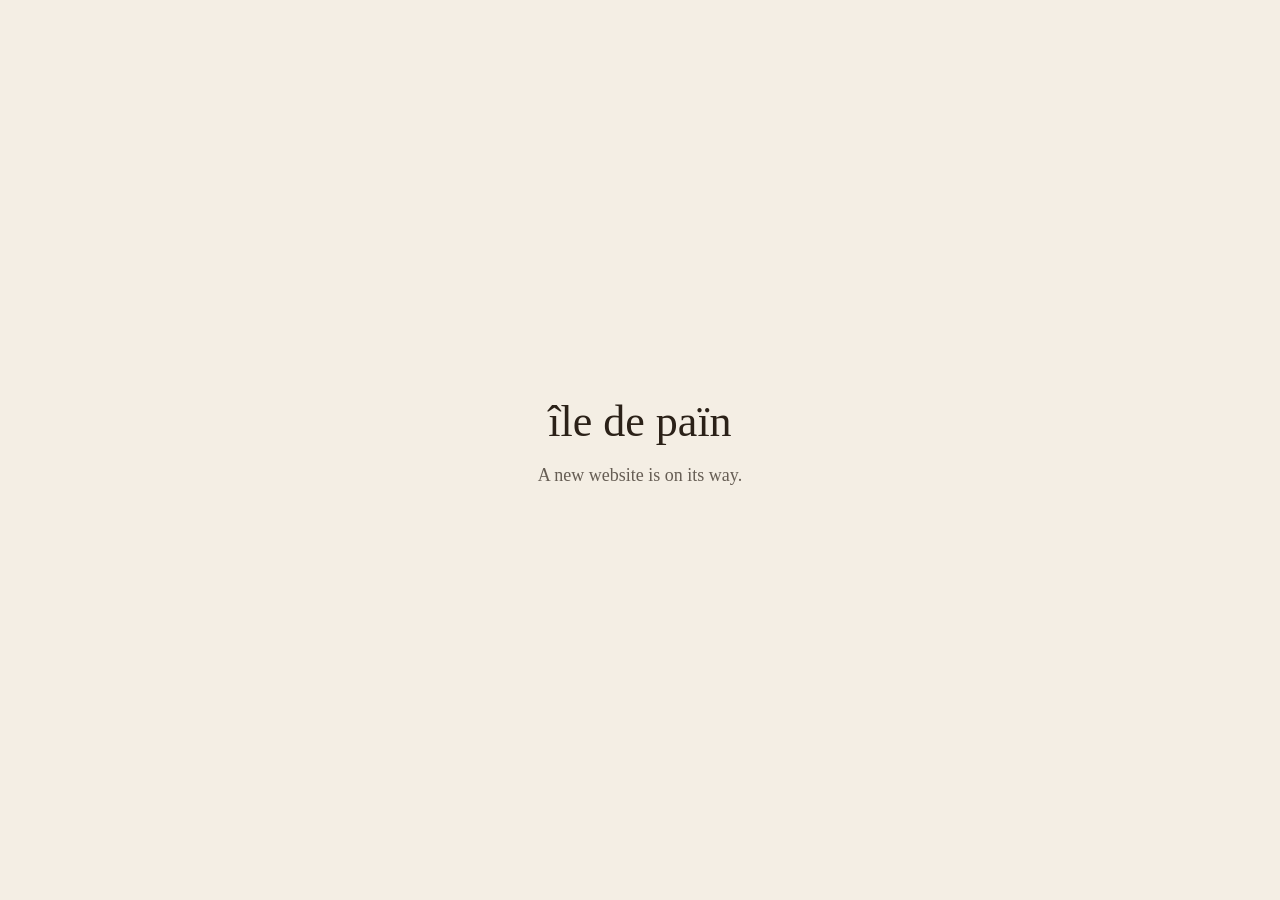
==== index.html @ c9e830df "Placeholder while the new site is built Co-Authored-By: Claude Opus 5.5 <noreply@anthropic.com> Clau" ====
<!doctype html><html lang="en"><head><meta charset="utf-8"><meta name="viewport" content="width=device-width,initial-scale=1"><meta name="robots" content="noindex"><title>île de païn · Knysna</title>
<style>:root{color-scheme:light dark}body{margin:0;min-height:100vh;display:grid;place-items:center;font:18px Georgia,serif;background:#F4EEE4;color:#2B2118}@media (prefers-color-scheme:dark){body{background:#17130F;color:#F4EEE4}}p{opacity:.7}</style></head>
<body><main style="text-align:center;padding:24px"><h1 style="font-weight:400;font-size:44px;margin:0">île de païn</h1><p>A new website is on its way.</p></main></body></html>
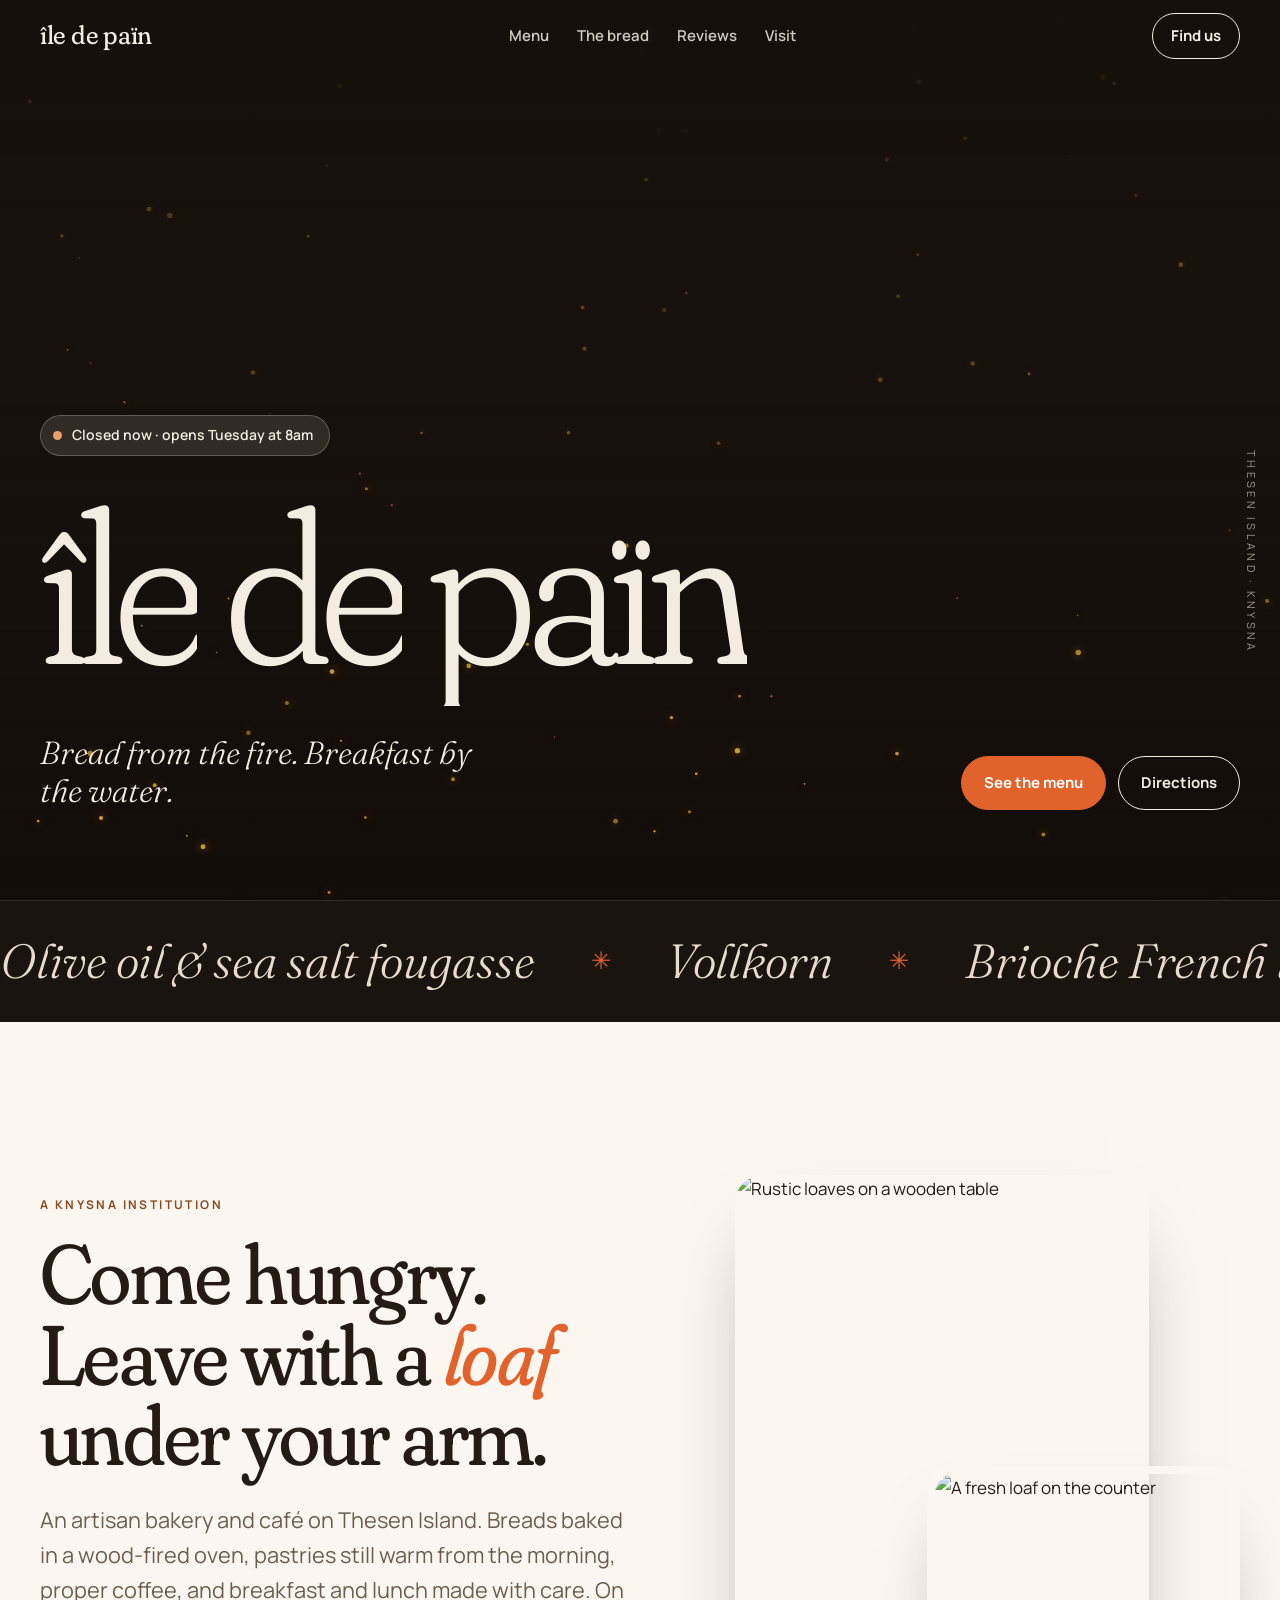
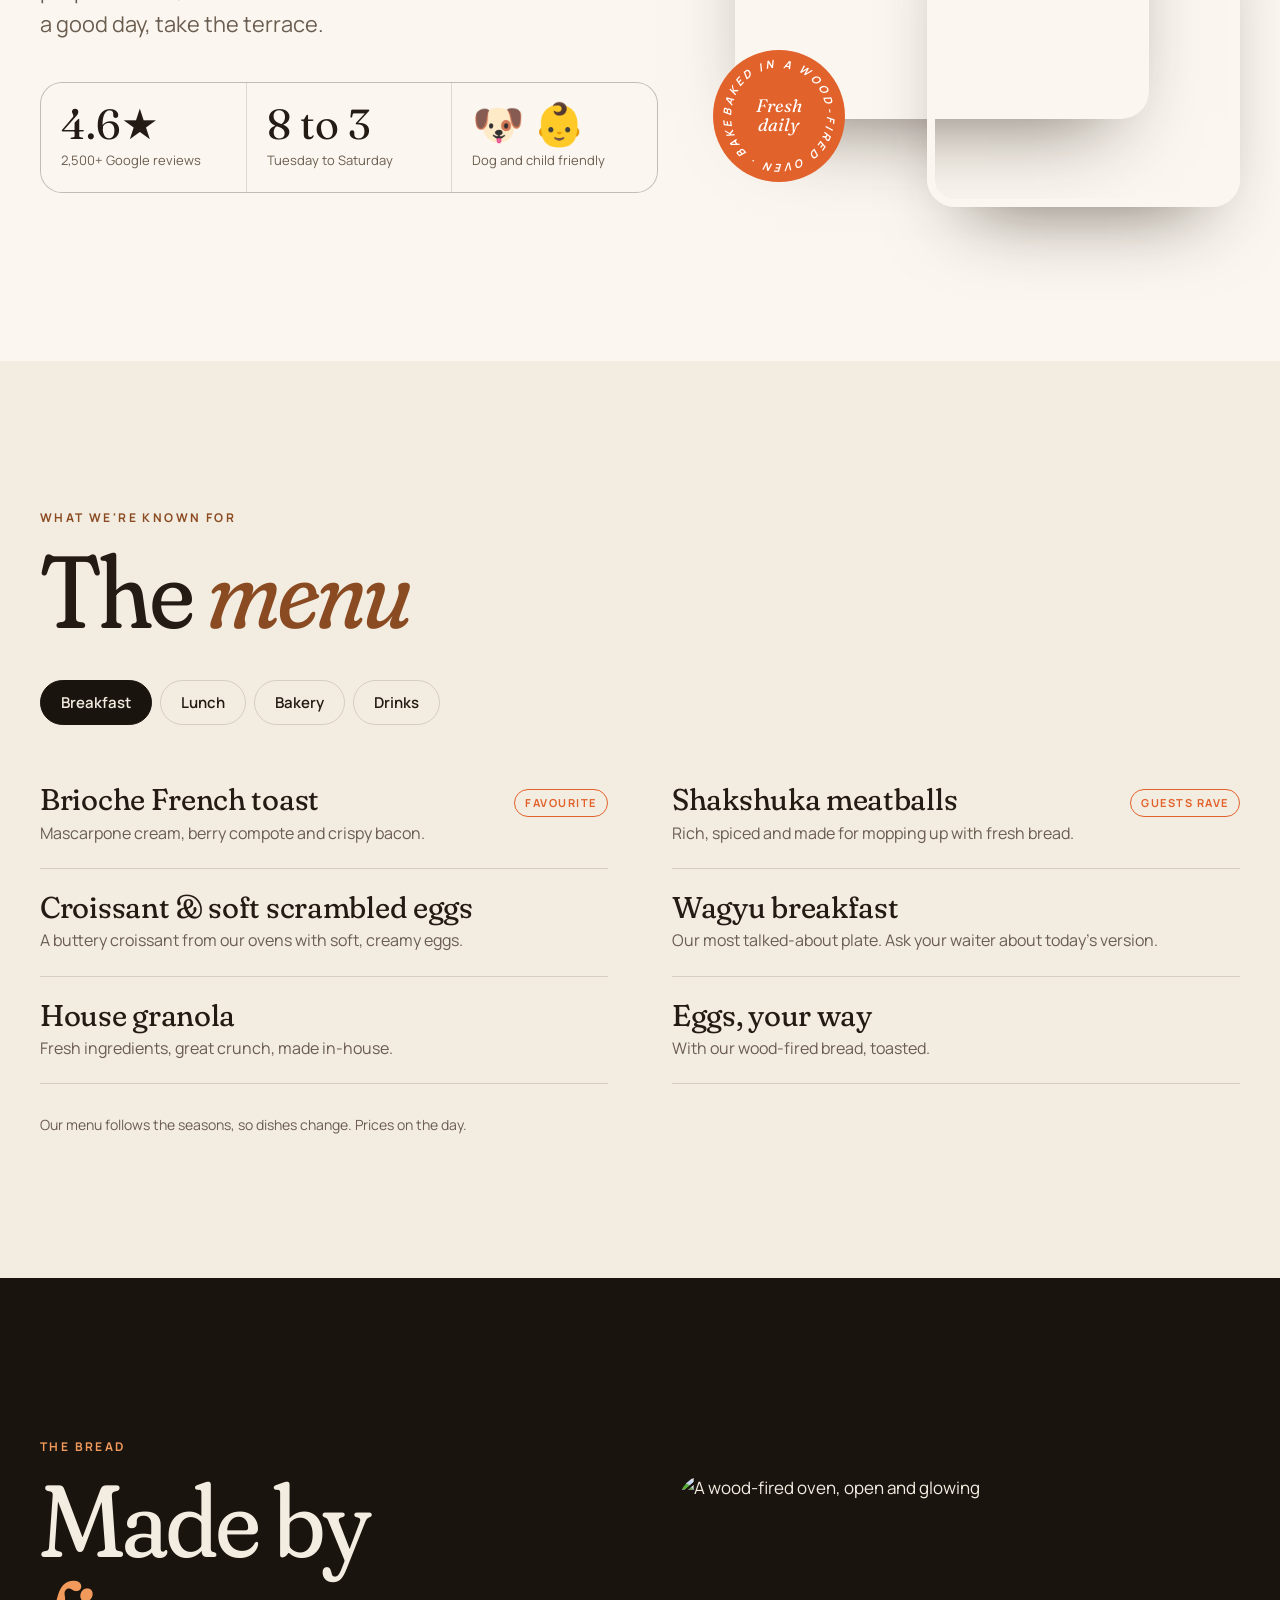
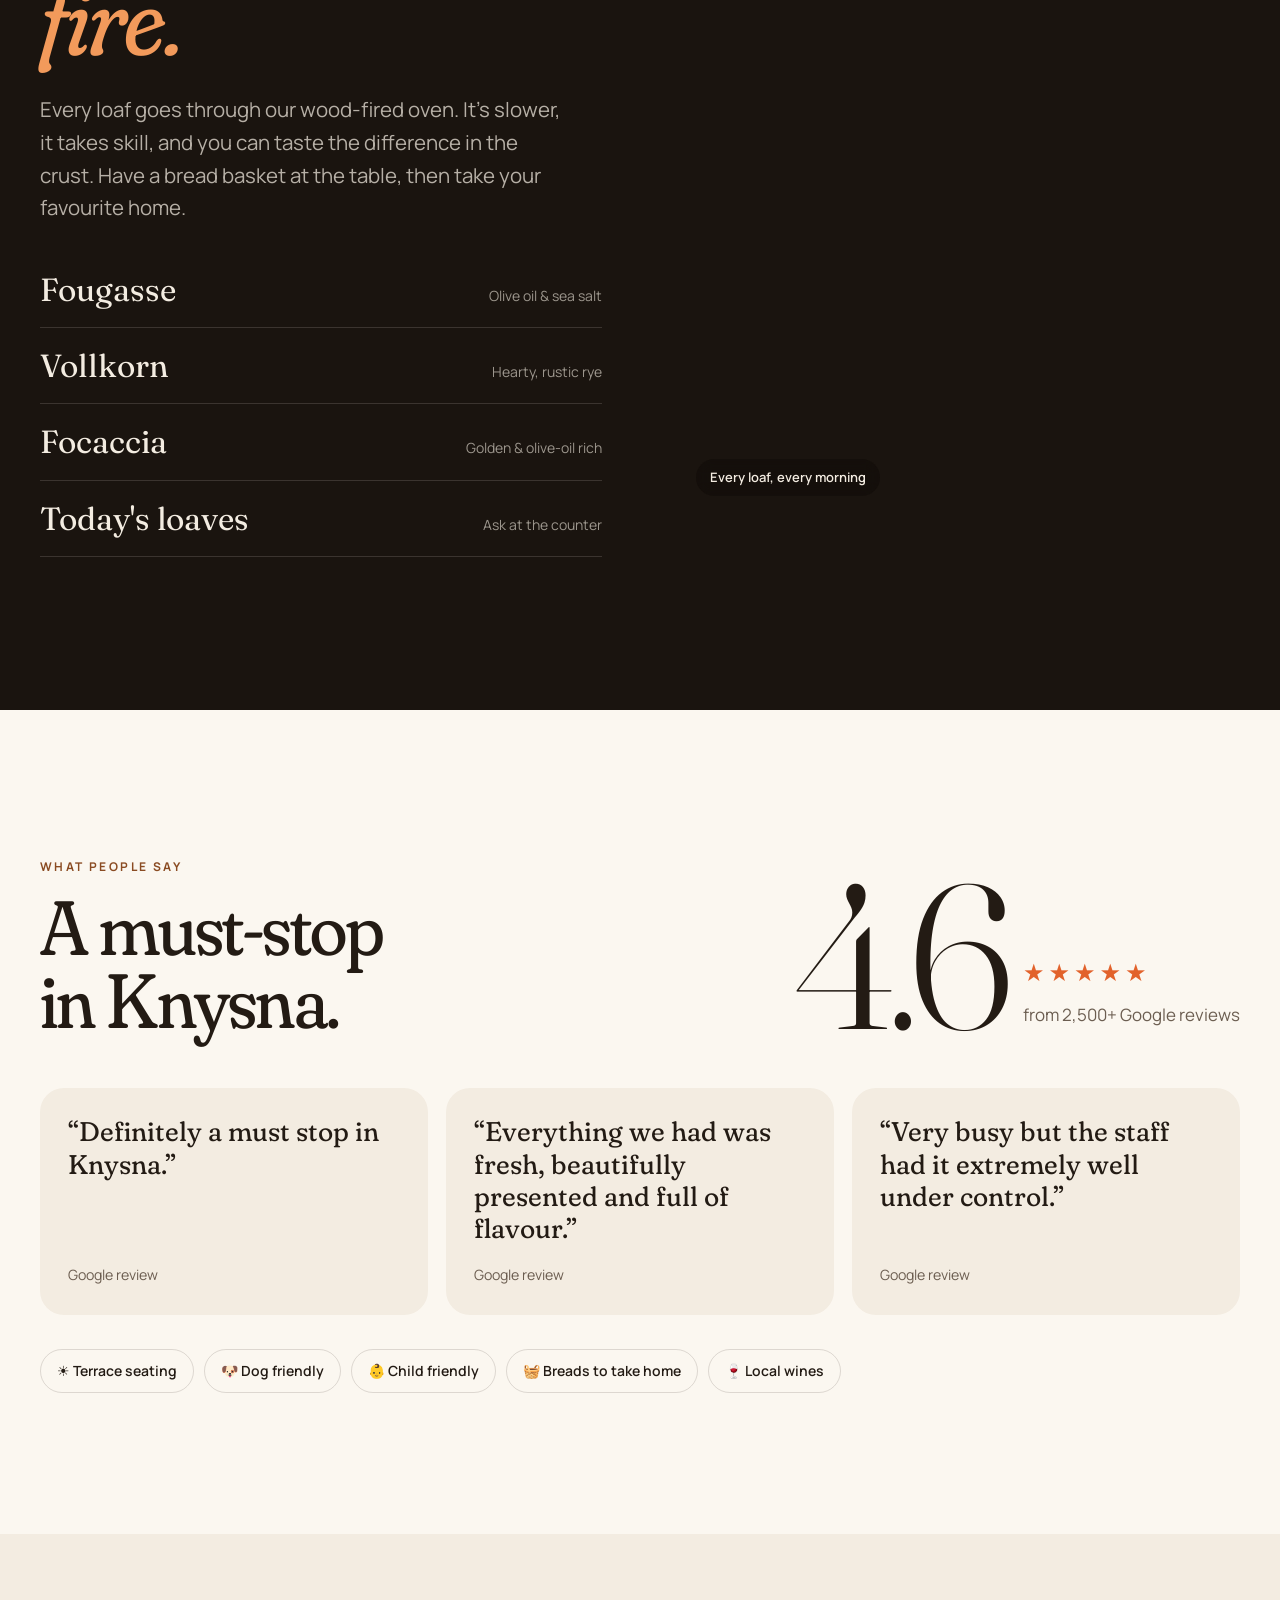
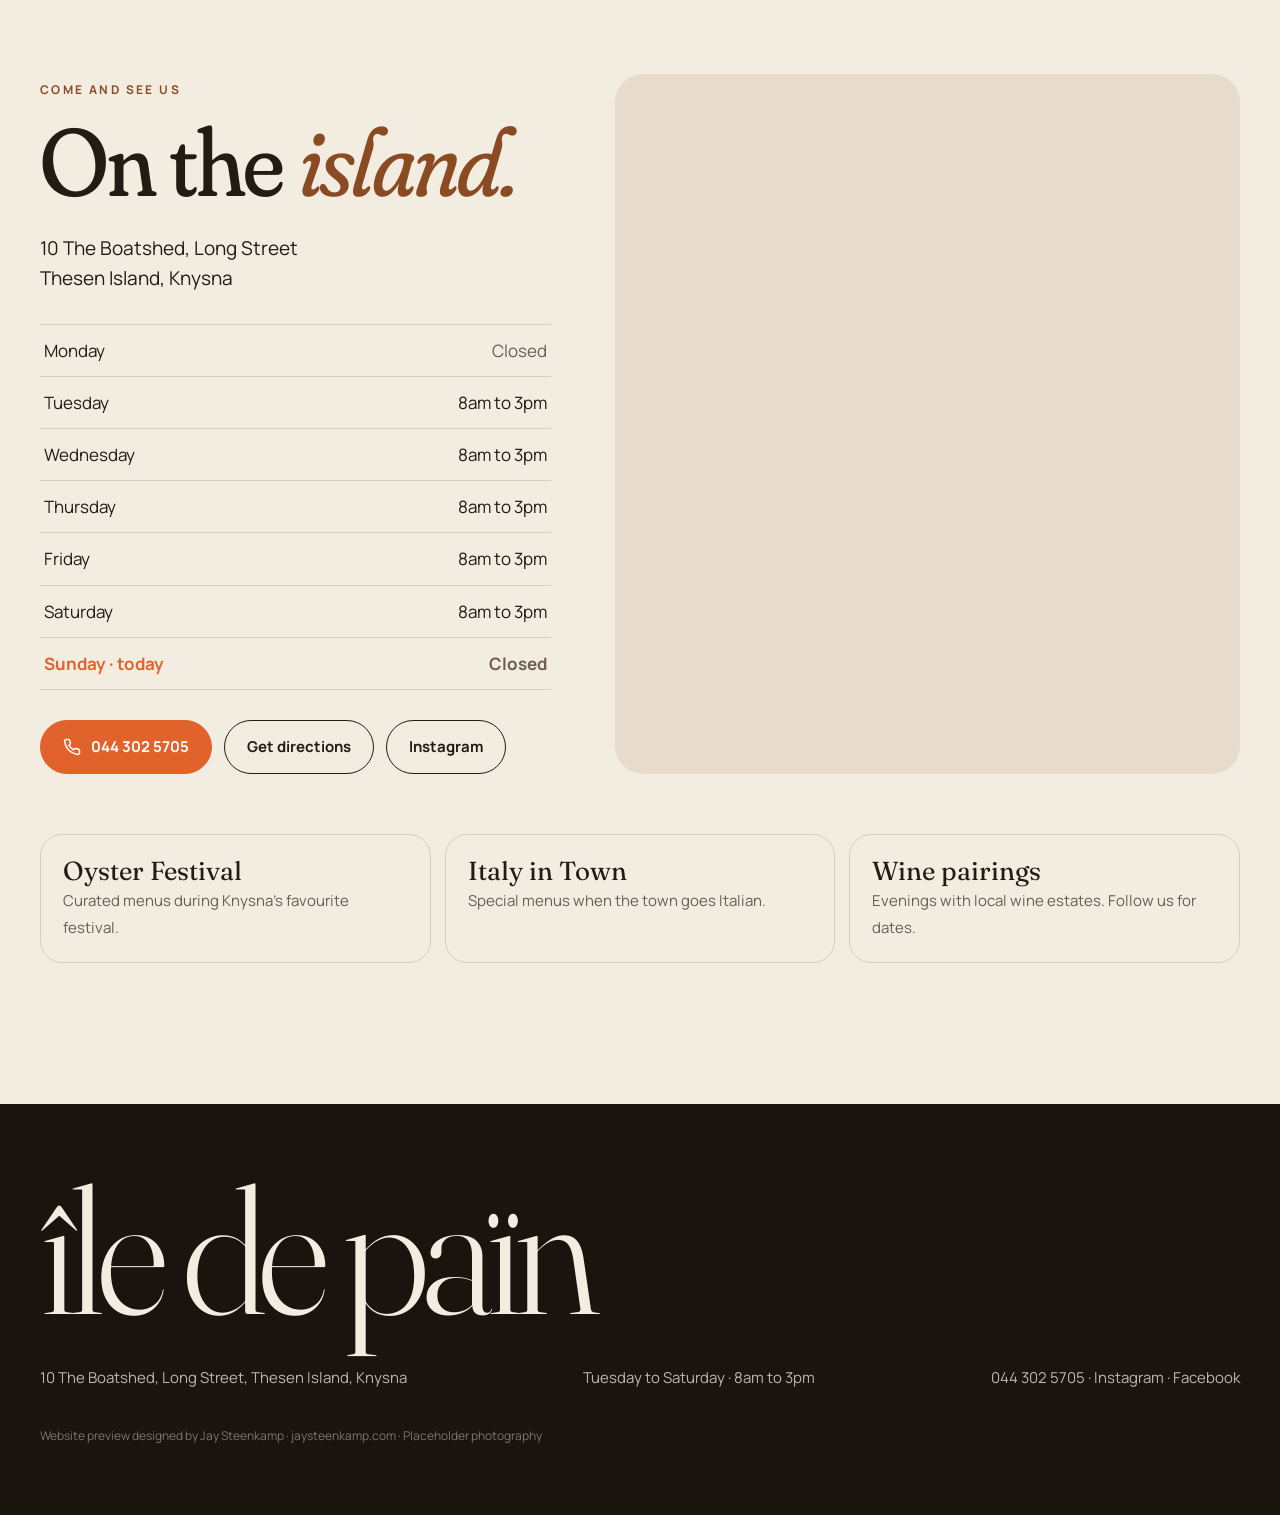
==== commit 8aac8057: "First full design: wood-fired hero with embers, live open status, menu tabs, bread section, reviews," ====
--- a/index.html
+++ b/index.html
@@ -1,3 +1,406 @@
-<!doctype html><html lang="en"><head><meta charset="utf-8"><meta name="viewport" content="width=device-width,initial-scale=1"><meta name="robots" content="noindex"><title>île de païn · Knysna</title>
-<style>:root{color-scheme:light dark}body{margin:0;min-height:100vh;display:grid;place-items:center;font:18px Georgia,serif;background:#F4EEE4;color:#2B2118}@media (prefers-color-scheme:dark){body{background:#17130F;color:#F4EEE4}}p{opacity:.7}</style></head>
-<body><main style="text-align:center;padding:24px"><h1 style="font-weight:400;font-size:44px;margin:0">île de païn</h1><p>A new website is on its way.</p></main></body></html>
+<!doctype html>
+<html lang="en">
+<head>
+<meta charset="utf-8">
+<meta name="viewport" content="width=device-width, initial-scale=1, viewport-fit=cover">
+<meta name="robots" content="noindex,nofollow">
+<title>île de païn · Artisan bakery & café, Thesen Island, Knysna</title>
+<meta name="description" content="Wood-fired breads, pastries, breakfast and lunch on Thesen Island, Knysna. Open Tuesday to Saturday, 8am to 3pm.">
+<link rel="icon" href="data:image/svg+xml,%3Csvg xmlns='http://www.w3.org/2000/svg' viewBox='0 0 64 64'%3E%3Crect width='64' height='64' rx='14' fill='%231A140F'/%3E%3Ctext x='32' y='44' font-family='Georgia' font-size='34' text-anchor='middle' fill='%23F3ECE1'%3Eï%3C/text%3E%3C/svg%3E">
+<link rel="preconnect" href="https://fonts.googleapis.com">
+<link rel="preconnect" href="https://fonts.gstatic.com" crossorigin>
+<link rel="stylesheet" href="https://fonts.googleapis.com/css2?family=Fraunces:ital,opsz,wght,SOFT@0,9..144,300..800,0..100;1,9..144,300..700,0..100&family=Manrope:wght@400;500;600;700&display=swap">
+<style>
+:root{
+  --flour:#FBF7F0; --cream:#F3ECE1; --oat:#E7DCCB; --crust:#8A4B22; --char:#1A140F; --char-2:#2A211A;
+  --ink:#231B14; --ink-2:#6B5D50; --ember:#E2622B; --ember-2:#F29A5B; --line:rgba(35,27,20,.14);
+  --f-d:"Fraunces",Georgia,"Times New Roman",serif; --f-b:"Manrope",system-ui,-apple-system,"Segoe UI",sans-serif;
+  --gut:max(20px, env(safe-area-inset-left, 0px)); --max:1240px;
+  color-scheme:light;
+}
+@media (prefers-color-scheme: dark){ :root:not([data-theme="light"]){
+  --flour:#16110D; --cream:#1D1712; --oat:#2A221B; --crust:#E0A06A; --ink:#F3ECE1; --ink-2:#B7A897; --line:rgba(243,236,225,.14); color-scheme:dark }}
+:root[data-theme="dark"]{ --flour:#16110D; --cream:#1D1712; --oat:#2A221B; --crust:#E0A06A; --ink:#F3ECE1; --ink-2:#B7A897; --line:rgba(243,236,225,.14); color-scheme:dark }
+*{box-sizing:border-box}
+html{scroll-behavior:smooth}
+body{margin:0;background:var(--flour);color:var(--ink);font-family:var(--f-b);font-size:17px;line-height:1.6;overflow-x:hidden;-webkit-font-smoothing:antialiased}
+img{max-width:100%;display:block}
+a{color:inherit}
+h1,h2,h3{font-family:var(--f-d);font-weight:400;font-variation-settings:"SOFT" 100,"opsz" 144;margin:0;line-height:.95;letter-spacing:-.02em}
+p{margin:0}
+.wrap{max-width:var(--max);margin:0 auto;padding:0 var(--gut)}
+.eyebrow{font-size:12px;font-weight:700;letter-spacing:.2em;text-transform:uppercase;color:var(--crust)}
+:focus-visible{outline:2px solid var(--ember);outline-offset:3px;border-radius:6px}
+.btn{display:inline-flex;align-items:center;gap:10px;border-radius:999px;padding:14px 22px;font-weight:700;font-size:15px;text-decoration:none;border:1.5px solid currentColor;transition:transform .25s ease,background .25s ease,color .25s ease;cursor:pointer;background:transparent}
+.btn:hover{transform:translateY(-2px)}
+.btn.fill{background:var(--ember);border-color:var(--ember);color:#fff}
+.btn.fill:hover{background:#c94f1d;border-color:#c94f1d}
+.btn svg{width:18px;height:18px}
+
+/* nav */
+.nav{position:fixed;inset:0 0 auto 0;z-index:50;transition:background .35s ease,color .35s ease,box-shadow .35s;color:#F3ECE1}
+.nav .wrap{display:flex;align-items:center;justify-content:space-between;height:72px;gap:16px}
+.nav.solid{background:color-mix(in srgb,var(--flour) 90%,transparent);backdrop-filter:blur(12px);color:var(--ink);box-shadow:0 1px 0 var(--line)}
+.logo{font-family:var(--f-d);font-size:26px;text-decoration:none;letter-spacing:-.01em;font-variation-settings:"SOFT" 100,"opsz" 72}
+.nav ul{display:flex;gap:28px;list-style:none;margin:0;padding:0;font-weight:600;font-size:15px}
+.nav ul a{text-decoration:none;opacity:.85}
+.nav ul a:hover{opacity:1}
+.nav .btn{padding:10px 18px}
+@media (max-width:820px){ .nav ul{display:none} }
+
+/* hero */
+.hero{position:relative;min-height:100vh;min-height:100svh;color:#F3ECE1;background:var(--char);overflow:hidden;display:flex;align-items:flex-end}
+.hero .bg{position:absolute;inset:-6% 0 0;background:url(https://images.unsplash.com/photo-1789152952858-2b2270419149?w=2000&q=70&auto=format&fit=crop) center/cover;transform:scale(1.08);filter:saturate(1.05) contrast(1.05);will-change:transform}
+.hero .shade{position:absolute;inset:0;background:linear-gradient(180deg,rgba(18,13,9,.55) 0%,rgba(18,13,9,.25) 35%,rgba(18,13,9,.9) 100%)}
+#embers{position:absolute;inset:0;width:100%;height:100%;pointer-events:none}
+.hero .wrap{position:relative;z-index:2;width:100%;padding-bottom:clamp(40px,7vw,90px);padding-top:120px}
+.status{display:inline-flex;align-items:center;gap:10px;background:rgba(243,236,225,.12);border:1px solid rgba(243,236,225,.25);backdrop-filter:blur(8px);border-radius:999px;padding:8px 16px 8px 12px;font-size:14px;font-weight:600}
+.status i{width:9px;height:9px;border-radius:50%;background:#7BD88F;box-shadow:0 0 0 0 rgba(123,216,143,.7);animation:pulse 2s infinite}
+.status.closed i{background:#E8A16B;animation:none}
+@keyframes pulse{70%{box-shadow:0 0 0 10px rgba(123,216,143,0)}100%{box-shadow:0 0 0 0 rgba(123,216,143,0)}}
+.hero h1{font-size:clamp(76px,17vw,250px);margin-top:26px;font-weight:300;letter-spacing:-.045em}
+.hero h1 .w{display:inline-block;overflow:hidden;vertical-align:bottom;padding-bottom:.08em}
+.hero h1 .w span{display:inline-block;transform:translateY(105%);animation:rise 1.1s cubic-bezier(.2,.8,.2,1) forwards}
+.hero h1 .w:nth-child(2) span{animation-delay:.12s}.hero h1 .w:nth-child(3) span{animation-delay:.24s}
+@keyframes rise{to{transform:none}}
+.hero .row{display:flex;justify-content:space-between;align-items:flex-end;gap:30px;flex-wrap:wrap;margin-top:28px}
+.hero .lede{font-family:var(--f-d);font-size:clamp(22px,2.6vw,32px);line-height:1.2;max-width:22ch;font-style:italic;font-weight:300;opacity:0;animation:fade 1s .6s forwards}
+.hero .ctas{display:flex;gap:12px;flex-wrap:wrap;opacity:0;animation:fade 1s .8s forwards}
+.hero .btn:not(.fill){color:#F3ECE1}
+@keyframes fade{to{opacity:1}}
+.scrolly{position:absolute;right:var(--gut);top:50%;z-index:2;writing-mode:vertical-rl;font-size:11px;letter-spacing:.3em;text-transform:uppercase;opacity:.6}
+@media (max-width:700px){.scrolly{display:none}}
+
+/* marquee */
+.marq{background:var(--char);color:var(--oat);border-top:1px solid rgba(243,236,225,.1);overflow:hidden;padding:22px 0}
+.marq .t{display:flex;width:max-content;animation:marq 40s linear infinite}
+.marq span{font-family:var(--f-d);font-style:italic;font-weight:300;font-size:clamp(28px,4vw,48px);white-space:nowrap;padding-right:56px;display:inline-flex;align-items:center;gap:56px}
+.marq span:after{content:"✳";font-style:normal;font-size:.5em;color:var(--ember)}
+@keyframes marq{to{transform:translateX(-50%)}}
+
+/* intro */
+section{position:relative}
+.intro{padding:clamp(80px,12vw,160px) 0}
+.intro .grid{display:grid;grid-template-columns:1.1fr .9fr;gap:clamp(30px,6vw,90px);align-items:center}
+@media (max-width:860px){.intro .grid{grid-template-columns:1fr}}
+.intro h2{font-size:clamp(46px,6.6vw,96px);margin-top:18px}
+.intro h2 em{color:var(--ember);font-style:italic}
+.intro p.big{font-size:clamp(19px,1.7vw,22px);color:var(--ink-2);margin-top:28px;max-width:46ch}
+.facts{display:grid;grid-template-columns:repeat(3,1fr);gap:1px;background:var(--line);border:1px solid var(--line);border-radius:22px;overflow:hidden;margin-top:40px}
+.facts div{background:var(--flour);padding:20px}
+.facts b{display:block;font-family:var(--f-d);font-size:clamp(30px,3.4vw,42px);font-weight:400;line-height:1}
+.facts small{color:var(--ink-2);font-size:13px}
+.stack{position:relative;aspect-ratio:4/5}
+.stack .ph{position:absolute;border-radius:28px;overflow:hidden;box-shadow:0 40px 80px -40px rgba(30,15,5,.6)}
+.stack .ph img{width:100%;height:100%;object-fit:cover}
+.stack .a{inset:0 18% 14% 0}
+.stack .b{inset:46% 0 0 38%;border:8px solid var(--flour)}
+.stamp{position:absolute;left:-22px;bottom:4%;width:132px;height:132px;border-radius:50%;background:var(--ember);color:#fff;display:grid;place-items:center;text-align:center;font-family:var(--f-d);font-style:italic;font-size:18px;line-height:1.05;animation:spin 18s linear infinite;z-index:3}
+.stamp svg{position:absolute;inset:0}
+@keyframes spin{to{transform:rotate(360deg)}}
+.stamp b{animation:spin 18s linear infinite reverse;font-weight:400;display:block}
+
+/* menu */
+.menu{background:var(--cream);padding:clamp(80px,11vw,150px) 0}
+.menu .head{display:flex;justify-content:space-between;align-items:flex-end;gap:24px;flex-wrap:wrap}
+.menu h2{font-size:clamp(52px,8vw,120px)}
+.menu h2 em{font-style:italic;color:var(--crust)}
+.tabs{display:flex;gap:8px;flex-wrap:wrap;margin-top:40px}
+.tab{border:1.5px solid var(--line);background:transparent;border-radius:999px;padding:11px 20px;font:600 15px var(--f-b);color:var(--ink);cursor:pointer;transition:all .2s}
+.tab[aria-selected="true"]{background:var(--char);color:#F3ECE1;border-color:var(--char)}
+:root[data-theme="dark"] .tab[aria-selected="true"]{background:var(--ink);color:var(--char)}
+@media (prefers-color-scheme: dark){:root:not([data-theme="light"]) .tab[aria-selected="true"]{background:var(--ink);color:var(--char)}}
+.panel{display:none;margin-top:36px;grid-template-columns:1fr 1fr;gap:0 clamp(30px,5vw,80px)}
+.panel.on{display:grid;animation:fade .5s}
+@media (max-width:760px){.panel{grid-template-columns:1fr}}
+.item{padding:22px 0;border-bottom:1px solid var(--line);display:grid;grid-template-columns:1fr auto;gap:4px 18px}
+.item h3{font-size:clamp(24px,2.4vw,30px);line-height:1.1;letter-spacing:-.01em;font-variation-settings:"SOFT" 100,"opsz" 48}
+.item p{grid-column:1/-1;color:var(--ink-2);font-size:16px}
+.tag{align-self:start;font-size:11px;font-weight:700;letter-spacing:.14em;text-transform:uppercase;color:var(--ember);border:1px solid currentColor;border-radius:999px;padding:4px 10px;white-space:nowrap;margin-top:6px}
+.menu .note{margin-top:30px;color:var(--ink-2);font-size:14px}
+
+/* fire */
+.fire{background:var(--char);color:#F3ECE1;padding:clamp(80px,12vw,160px) 0;overflow:hidden}
+.fire .grid{display:grid;grid-template-columns:1fr 1fr;gap:clamp(30px,6vw,90px);align-items:center}
+@media (max-width:860px){.fire .grid{grid-template-columns:1fr}}
+.fire h2{font-size:clamp(52px,8vw,120px)}
+.fire h2 em{font-style:italic;color:var(--ember-2)}
+.fire p{color:rgba(243,236,225,.72);font-size:clamp(18px,1.6vw,21px);margin-top:26px;max-width:44ch}
+.breads{margin-top:40px;display:grid;gap:12px}
+.bread{display:flex;justify-content:space-between;align-items:baseline;gap:16px;border-bottom:1px solid rgba(243,236,225,.15);padding-bottom:12px}
+.bread b{font-family:var(--f-d);font-weight:400;font-size:clamp(24px,2.6vw,32px)}
+.bread span{color:rgba(243,236,225,.6);font-size:14px;text-align:right}
+.reel{position:relative;height:clamp(420px,60vw,640px);border-radius:30px;overflow:hidden}
+.reel img{position:absolute;inset:0;width:100%;height:100%;object-fit:cover;opacity:0;transform:scale(1.06);transition:opacity 1.2s ease,transform 6s ease}
+.reel img.on{opacity:1;transform:scale(1)}
+.reel .cap{position:absolute;left:18px;bottom:18px;background:rgba(18,13,9,.6);backdrop-filter:blur(8px);border-radius:999px;padding:8px 14px;font-size:13px;font-weight:600}
+
+/* reviews */
+.love{padding:clamp(80px,11vw,150px) 0}
+.love .top{display:flex;align-items:flex-end;gap:30px;flex-wrap:wrap;justify-content:space-between}
+.score{display:flex;align-items:flex-end;gap:18px}
+.score b{font-family:var(--f-d);font-weight:300;font-size:clamp(110px,16vw,210px);line-height:.8;letter-spacing:-.05em}
+.score div{padding-bottom:10px}
+.stars{color:var(--ember);font-size:24px;letter-spacing:4px}
+.quotes{display:grid;grid-template-columns:repeat(3,1fr);gap:18px;margin-top:50px}
+@media (max-width:860px){.quotes{grid-template-columns:1fr}}
+.q{background:var(--cream);border-radius:24px;padding:28px;display:flex;flex-direction:column;gap:18px;transition:transform .3s}
+.q:hover{transform:translateY(-4px) rotate(-.4deg)}
+.q p{font-family:var(--f-d);font-size:clamp(22px,2.2vw,27px);line-height:1.2;font-variation-settings:"SOFT" 100,"opsz" 48}
+.q small{color:var(--ink-2);margin-top:auto}
+.extras{display:flex;gap:10px;flex-wrap:wrap;margin-top:34px}
+.extras span{border:1.5px solid var(--line);border-radius:999px;padding:10px 16px;font-weight:600;font-size:14px}
+
+/* visit */
+.visit{background:var(--cream);padding:clamp(80px,11vw,150px) 0}
+.visit .grid{display:grid;grid-template-columns:.9fr 1.1fr;gap:clamp(30px,5vw,70px)}
+@media (max-width:860px){.visit .grid{grid-template-columns:1fr}}
+.visit h2{font-size:clamp(52px,7.5vw,110px)}
+.visit h2 em{font-style:italic;color:var(--crust)}
+.addr{margin-top:26px;font-size:19px}
+.hours{margin-top:30px;border-top:1px solid var(--line)}
+.hours div{display:flex;justify-content:space-between;padding:12px 4px;border-bottom:1px solid var(--line)}
+.hours div.today{font-weight:700;color:var(--ember)}
+.hours div.closed span:last-child{color:var(--ink-2)}
+.visit .ctas{display:flex;gap:12px;flex-wrap:wrap;margin-top:30px}
+.map{border-radius:28px;overflow:hidden;min-height:440px;background:var(--oat);position:relative}
+.map iframe{position:absolute;inset:0;width:100%;height:100%;border:0;filter:grayscale(.3) sepia(.15)}
+.events{margin-top:60px;display:grid;grid-template-columns:repeat(3,1fr);gap:14px}
+@media (max-width:760px){.events{grid-template-columns:1fr}}
+.ev{border:1.5px solid var(--line);border-radius:22px;padding:22px}
+.ev b{font-family:var(--f-d);font-weight:400;font-size:26px;display:block;line-height:1.1}
+.ev span{color:var(--ink-2);font-size:15px}
+
+footer{background:var(--char);color:rgba(243,236,225,.75);padding:70px 0 calc(110px + env(safe-area-inset-bottom,0px))}
+footer .big{font-family:var(--f-d);font-weight:300;color:#F3ECE1;font-size:clamp(64px,14vw,200px);line-height:.85;letter-spacing:-.045em}
+footer .row{display:flex;justify-content:space-between;gap:20px;flex-wrap:wrap;margin-top:40px;font-size:15px}
+footer a{text-decoration:none}
+footer .credit{margin-top:36px;font-size:12px;opacity:.6}
+@media (min-width:821px){footer{padding-bottom:70px}}
+
+/* mobile bar */
+.bar{position:fixed;left:12px;right:12px;bottom:calc(12px + env(safe-area-inset-bottom,0px));z-index:60;display:none;gap:8px;background:var(--char);border-radius:999px;padding:6px;box-shadow:0 16px 40px -12px rgba(0,0,0,.5);transform:translateY(140%);transition:transform .4s cubic-bezier(.2,.8,.2,1)}
+.bar.show{transform:none}
+.bar a{flex:1;display:flex;align-items:center;justify-content:center;gap:8px;color:#F3ECE1;text-decoration:none;font-weight:700;font-size:15px;padding:12px;border-radius:999px}
+.bar a.fill{background:var(--ember)}
+.bar svg{width:18px;height:18px}
+@media (max-width:820px){.bar{display:flex}}
+
+.rv{opacity:0;transform:translateY(40px);transition:opacity 1s ease,transform 1s cubic-bezier(.2,.8,.2,1)}
+.rv.in{opacity:1;transform:none}
+@media (prefers-reduced-motion:reduce){*,*:before,*:after{animation:none!important;transition:none!important}.rv{opacity:1;transform:none}.hero h1 .w span{transform:none}.hero .lede,.hero .ctas{opacity:1}}
+</style>
+</head>
+<body>
+
+<header class="nav" id="nav"><div class="wrap">
+  <a class="logo" href="#top">île de païn</a>
+  <ul><li><a href="#menu">Menu</a></li><li><a href="#bread">The bread</a></li><li><a href="#love">Reviews</a></li><li><a href="#visit">Visit</a></li></ul>
+  <a class="btn" href="#visit">Find us</a>
+</div></header>
+
+<section class="hero" id="top">
+  <div class="bg" id="heroBg" role="img" aria-label="Bread going into a wood-fired oven"></div>
+  <div class="shade"></div>
+  <canvas id="embers" aria-hidden="true"></canvas>
+  <div class="scrolly">Thesen Island · Knysna</div>
+  <div class="wrap">
+    <span class="status" id="status"><i></i><span id="statusText">Open Tuesday to Saturday, 8am to 3pm</span></span>
+    <h1><span class="w"><span>île</span></span> <span class="w"><span>de</span></span> <span class="w"><span>païn</span></span></h1>
+    <div class="row">
+      <p class="lede">Bread from the fire. Breakfast by the water.</p>
+      <div class="ctas">
+        <a class="btn fill" href="#menu">See the menu</a>
+        <a class="btn" href="https://www.google.com/maps/dir/?api=1&destination=-34.0477133,23.047419" target="_blank" rel="noopener">Directions</a>
+      </div>
+    </div>
+  </div>
+</section>
+
+<div class="marq" aria-hidden="true"><div class="t">
+  <span>Olive oil &amp; sea salt fougasse</span><span>Vollkorn</span><span>Brioche French toast</span><span>Pastéis de nata</span><span>Croissants</span><span>Vietnamese iced coffee</span><span>Focaccia</span>
+  <span>Olive oil &amp; sea salt fougasse</span><span>Vollkorn</span><span>Brioche French toast</span><span>Pastéis de nata</span><span>Croissants</span><span>Vietnamese iced coffee</span><span>Focaccia</span>
+</div></div>
+
+<section class="intro"><div class="wrap grid">
+  <div class="rv">
+    <span class="eyebrow">A Knysna institution</span>
+    <h2>Come hungry.<br>Leave with a <em>loaf</em> under your arm.</h2>
+    <p class="big">An artisan bakery and café on Thesen Island. Breads baked in a wood-fired oven, pastries still warm from the morning, proper coffee, and breakfast and lunch made with care. On a good day, take the terrace.</p>
+    <div class="facts">
+      <div><b>4.6★</b><small>2,500+ Google reviews</small></div>
+      <div><b>8 to 3</b><small>Tuesday to Saturday</small></div>
+      <div><b>🐶 👶</b><small>Dog and child friendly</small></div>
+    </div>
+  </div>
+  <div class="stack rv">
+    <div class="ph a"><img src="https://images.unsplash.com/photo-1598390475281-9eb7782fb4cf?w=1100&q=70&auto=format&fit=crop" alt="Rustic loaves on a wooden table" loading="lazy"></div>
+    <div class="ph b"><img src="https://images.unsplash.com/photo-1686154596696-d6f594a98af9?w=900&q=70&auto=format&fit=crop" alt="A fresh loaf on the counter" loading="lazy"></div>
+    <div class="stamp" aria-hidden="true"><svg viewBox="0 0 132 132"><defs><path id="c" d="M66,66 m-48,0 a48,48 0 1,1 96,0 a48,48 0 1,1 -96,0"/></defs><text font-size="11" letter-spacing="3.2" fill="#fff" font-family="Manrope" font-weight="700"><textPath href="#c">BAKED IN A WOOD-FIRED OVEN · BAKED IN A WOOD-FIRED OVEN ·</textPath></text></svg><b>Fresh<br>daily</b></div>
+  </div>
+</div></section>
+
+<section class="menu" id="menu"><div class="wrap">
+  <div class="head rv"><div><span class="eyebrow">What we're known for</span><h2 style="margin-top:14px">The <em>menu</em></h2></div></div>
+  <div class="tabs rv" role="tablist" aria-label="Menu sections">
+    <button class="tab" role="tab" aria-selected="true" data-p="breakfast">Breakfast</button>
+    <button class="tab" role="tab" aria-selected="false" data-p="lunch">Lunch</button>
+    <button class="tab" role="tab" aria-selected="false" data-p="bakery">Bakery</button>
+    <button class="tab" role="tab" aria-selected="false" data-p="drinks">Drinks</button>
+  </div>
+  <div class="panel on" id="breakfast" role="tabpanel">
+    <div class="item"><h3>Brioche French toast</h3><span class="tag">Favourite</span><p>Mascarpone cream, berry compote and crispy bacon.</p></div>
+    <div class="item"><h3>Shakshuka meatballs</h3><span class="tag">Guests rave</span><p>Rich, spiced and made for mopping up with fresh bread.</p></div>
+    <div class="item"><h3>Croissant &amp; soft scrambled eggs</h3><p>A buttery croissant from our ovens with soft, creamy eggs.</p></div>
+    <div class="item"><h3>Wagyu breakfast</h3><p>Our most talked-about plate. Ask your waiter about today's version.</p></div>
+    <div class="item"><h3>House granola</h3><p>Fresh ingredients, great crunch, made in-house.</p></div>
+    <div class="item"><h3>Eggs, your way</h3><p>With our wood-fired bread, toasted.</p></div>
+  </div>
+  <div class="panel" id="lunch" role="tabpanel">
+    <div class="item"><h3>Smoked mackerel tartine</h3><p>On our own bread, with bright, fresh flavours.</p></div>
+    <div class="item"><h3>iDP toasted ham &amp; cheese</h3><span class="tag">Classic</span><p>Perfectly crisp and melty.</p></div>
+    <div class="item"><h3>Homestead livers</h3><p>Rich and comforting, with bread for the sauce.</p></div>
+    <div class="item"><h3>Poppy salad</h3><p>Fresh and bright. Add fried halloumi, trust us.</p></div>
+    <div class="item"><h3>Focaccia</h3><p>Golden, olive oil rich, straight from the oven.</p></div>
+    <div class="item"><h3>Bread tasting basket</h3><span class="tag">To share</span><p>A generous taste of what's come out of the fire today.</p></div>
+  </div>
+  <div class="panel" id="bakery" role="tabpanel">
+    <div class="item"><h3>Olive oil &amp; sea salt fougasse</h3><p>Crisp, leafy and made for tearing.</p></div>
+    <div class="item"><h3>Vollkorn</h3><p>Hearty, rustic wholegrain rye.</p></div>
+    <div class="item"><h3>Pastéis de nata</h3><p>Burnished custard tarts with flaky pastry.</p></div>
+    <div class="item"><h3>Galaxy cake</h3><span class="tag">Guests rave</span><p>The one people come back for.</p></div>
+    <div class="item"><h3>Croissants &amp; pastries</h3><p>Baked every morning. Get there early.</p></div>
+    <div class="item"><h3>Loaves to take home</h3><p>We'll wrap any bread for you on your way out.</p></div>
+  </div>
+  <div class="panel" id="drinks" role="tabpanel">
+    <div class="item"><h3>Vietnamese iced coffee</h3><span class="tag">Try it</span><p>Strong coffee over ice with condensed milk.</p></div>
+    <div class="item"><h3>Coffee</h3><p>Outstanding espresso drinks, all day.</p></div>
+    <div class="item"><h3>Teas &amp; brews</h3><p>Unusual teas, hot and iced.</p></div>
+    <div class="item"><h3>Wine</h3><p>From Steenberg, Chamonix, Thelema, Bouchard Finlayson, Rijks and Creation.</p></div>
+  </div>
+  <p class="note rv">Our menu follows the seasons, so dishes change. Prices on the day.</p>
+</div></section>
+
+<section class="fire" id="bread"><div class="wrap grid">
+  <div class="rv">
+    <span class="eyebrow" style="color:var(--ember-2)">The bread</span>
+    <h2 style="margin-top:14px">Made by<br><em>fire.</em></h2>
+    <p>Every loaf goes through our wood-fired oven. It's slower, it takes skill, and you can taste the difference in the crust. Have a bread basket at the table, then take your favourite home.</p>
+    <div class="breads">
+      <div class="bread"><b>Fougasse</b><span>Olive oil &amp; sea salt</span></div>
+      <div class="bread"><b>Vollkorn</b><span>Hearty, rustic rye</span></div>
+      <div class="bread"><b>Focaccia</b><span>Golden &amp; olive-oil rich</span></div>
+      <div class="bread"><b>Today's loaves</b><span>Ask at the counter</span></div>
+    </div>
+  </div>
+  <div class="reel rv" id="reel">
+    <img class="on" src="https://images.unsplash.com/photo-1577083519135-e5e7eb50498e?w=1200&q=70&auto=format&fit=crop" alt="A wood-fired oven, open and glowing" loading="lazy">
+    <img src="https://images.unsplash.com/photo-1777315388484-f999eb67d74c?w=1200&q=70&auto=format&fit=crop" alt="A baker taking bread out of a stone oven" loading="lazy">
+    <img src="https://images.unsplash.com/photo-1598390475281-9eb7782fb4cf?w=1200&q=70&auto=format&fit=crop" alt="Loaves cooling on wood" loading="lazy">
+    <span class="cap">Every loaf, every morning</span>
+  </div>
+</div></section>
+
+<section class="love" id="love"><div class="wrap">
+  <div class="top rv">
+    <div><span class="eyebrow">What people say</span><h2 style="font-size:clamp(46px,6vw,86px);margin-top:14px">A must-stop<br>in Knysna.</h2></div>
+    <div class="score"><b>4.6</b><div><div class="stars" aria-label="4.6 out of 5 stars">★★★★★</div><span style="color:var(--ink-2)">from 2,500+ Google reviews</span></div></div>
+  </div>
+  <div class="quotes">
+    <div class="q rv"><p>“Definitely a must stop in Knysna.”</p><small>Google review</small></div>
+    <div class="q rv"><p>“Everything we had was fresh, beautifully presented and full of flavour.”</p><small>Google review</small></div>
+    <div class="q rv"><p>“Very busy but the staff had it extremely well under control.”</p><small>Google review</small></div>
+  </div>
+  <div class="extras rv"><span>☀️ Terrace seating</span><span>🐶 Dog friendly</span><span>👶 Child friendly</span><span>🧺 Breads to take home</span><span>🍷 Local wines</span></div>
+</div></section>
+
+<section class="visit" id="visit"><div class="wrap">
+  <div class="grid">
+    <div class="rv">
+      <span class="eyebrow">Come and see us</span>
+      <h2 style="margin-top:14px">On the <em>island.</em></h2>
+      <p class="addr">10 The Boatshed, Long Street<br>Thesen Island, Knysna</p>
+      <div class="hours" id="hours"></div>
+      <div class="ctas">
+        <a class="btn fill" href="tel:+27443025705"><svg viewBox="0 0 24 24" fill="none" stroke="currentColor" stroke-width="2"><path d="M22 16.9v3a2 2 0 0 1-2.2 2 19.8 19.8 0 0 1-8.6-3.1 19.5 19.5 0 0 1-6-6A19.8 19.8 0 0 1 2.1 4.2 2 2 0 0 1 4.1 2h3a2 2 0 0 1 2 1.7c.1.9.4 1.8.7 2.7a2 2 0 0 1-.5 2.1L8 9.8a16 16 0 0 0 6 6l1.3-1.3a2 2 0 0 1 2.1-.4c.9.3 1.8.6 2.7.7a2 2 0 0 1 1.7 2z"/></svg>044 302 5705</a>
+        <a class="btn" href="https://www.google.com/maps/dir/?api=1&destination=-34.0477133,23.047419" target="_blank" rel="noopener">Get directions</a>
+        <a class="btn" href="https://www.instagram.com/iledepain/" target="_blank" rel="noopener">Instagram</a>
+      </div>
+    </div>
+    <div class="map rv"><iframe title="Map to île de païn on Thesen Island" loading="lazy" referrerpolicy="no-referrer-when-downgrade" src="https://www.google.com/maps?q=-34.0477133,23.047419&z=16&output=embed"></iframe></div>
+  </div>
+  <div class="events">
+    <div class="ev rv"><b>Oyster Festival</b><span>Curated menus during Knysna's favourite festival.</span></div>
+    <div class="ev rv"><b>Italy in Town</b><span>Special menus when the town goes Italian.</span></div>
+    <div class="ev rv"><b>Wine pairings</b><span>Evenings with local wine estates. Follow us for dates.</span></div>
+  </div>
+</div></section>
+
+<footer><div class="wrap">
+  <div class="big">île de païn</div>
+  <div class="row">
+    <span>10 The Boatshed, Long Street, Thesen Island, Knysna</span>
+    <span>Tuesday to Saturday · 8am to 3pm</span>
+    <span><a href="tel:+27443025705">044 302 5705</a> · <a href="https://www.instagram.com/iledepain/" target="_blank" rel="noopener">Instagram</a> · <a href="https://www.facebook.com/iledepain/" target="_blank" rel="noopener">Facebook</a></span>
+  </div>
+  <p class="credit">Website preview designed by Jay Steenkamp · jaysteenkamp.com · Placeholder photography</p>
+</div></footer>
+
+<nav class="bar" id="bar" aria-label="Quick actions">
+  <a href="tel:+27443025705"><svg viewBox="0 0 24 24" fill="none" stroke="currentColor" stroke-width="2"><path d="M22 16.9v3a2 2 0 0 1-2.2 2 19.8 19.8 0 0 1-8.6-3.1 19.5 19.5 0 0 1-6-6A19.8 19.8 0 0 1 2.1 4.2 2 2 0 0 1 4.1 2h3a2 2 0 0 1 2 1.7c.1.9.4 1.8.7 2.7a2 2 0 0 1-.5 2.1L8 9.8a16 16 0 0 0 6 6l1.3-1.3a2 2 0 0 1 2.1-.4c.9.3 1.8.6 2.7.7a2 2 0 0 1 1.7 2z"/></svg>Call</a>
+  <a class="fill" href="https://www.google.com/maps/dir/?api=1&destination=-34.0477133,23.047419" target="_blank" rel="noopener"><svg viewBox="0 0 24 24" fill="none" stroke="currentColor" stroke-width="2"><path d="M12 21s-7-6.5-7-12a7 7 0 0 1 14 0c0 5.5-7 12-7 12z"/><circle cx="12" cy="9" r="2.5"/></svg>Directions</a>
+</nav>
+
+<script>
+/* open now, in Knysna time */
+const DAYS=["Sunday","Monday","Tuesday","Wednesday","Thursday","Friday","Saturday"];
+const OPEN={2:[8,15],3:[8,15],4:[8,15],5:[8,15],6:[8,15]};
+function sast(){const p=new Intl.DateTimeFormat("en-GB",{timeZone:"Africa/Johannesburg",weekday:"long",hour:"numeric",minute:"numeric",hour12:false}).formatToParts(new Date());const g=t=>p.find(x=>x.type===t).value;return{day:DAYS.indexOf(g("weekday")),h:+g("hour")+(+g("minute"))/60}}
+function nextOpen(day){for(let i=1;i<=7;i++){const d=(day+i)%7;if(OPEN[d])return i===1?"tomorrow":DAYS[d]}}
+function status(){
+  const {day,h}=sast(),o=OPEN[day],el=document.getElementById("status"),tx=document.getElementById("statusText");
+  if(o&&h>=o[0]&&h<o[1]){el.classList.remove("closed");tx.textContent=`Open now · until ${o[1]-12}pm today`}
+  else if(o&&h<o[0]){el.classList.add("closed");tx.textContent=`Opens at ${o[0]}am today`}
+  else{el.classList.add("closed");tx.textContent=`Closed now · opens ${nextOpen(day)} at 8am`}
+  document.getElementById("hours").innerHTML=[1,2,3,4,5,6,0].map(d=>`<div class="${d===day?"today":""} ${OPEN[d]?"":"closed"}"><span>${DAYS[d]}${d===day?" · today":""}</span><span>${OPEN[d]?"8am to 3pm":"Closed"}</span></div>`).join("");
+}
+status();setInterval(status,60000);
+
+/* nav + mobile bar */
+const nav=document.getElementById("nav"),bar=document.getElementById("bar"),heroBg=document.getElementById("heroBg");
+const reduce=matchMedia("(prefers-reduced-motion: reduce)").matches;
+function onScroll(){const y=scrollY,h=innerHeight;nav.classList.toggle("solid",y>h*.75);bar.classList.toggle("show",y>h*.6);if(!reduce&&y<h*1.2)heroBg.style.transform=`translateY(${y*.25}px) scale(1.08)`}
+addEventListener("scroll",onScroll,{passive:true});onScroll();
+
+/* reveal */
+const io=new IntersectionObserver(es=>es.forEach(e=>{if(e.isIntersecting){e.target.classList.add("in");io.unobserve(e.target)}}),{threshold:.15});
+document.querySelectorAll(".rv").forEach((el,i)=>{el.style.transitionDelay=(el.closest(".quotes,.events")?(i%3)*.08:0)+"s";io.observe(el)});
+
+/* menu tabs */
+document.querySelectorAll(".tab").forEach(t=>t.addEventListener("click",()=>{
+  document.querySelectorAll(".tab").forEach(x=>x.setAttribute("aria-selected",x===t));
+  document.querySelectorAll(".panel").forEach(p=>p.classList.toggle("on",p.id===t.dataset.p));
+}));
+
+/* bread reel */
+const imgs=[...document.querySelectorAll("#reel img")];let ri=0;
+if(!reduce)setInterval(()=>{imgs[ri].classList.remove("on");ri=(ri+1)%imgs.length;imgs[ri].classList.add("on")},3800);
+
+/* embers rising from the oven */
+(()=>{const c=document.getElementById("embers");if(reduce||!c)return;const x=c.getContext("2d");let W,H,dpr,P=[];
+ function size(){dpr=Math.min(2,devicePixelRatio||1);W=c.clientWidth;H=c.clientHeight;c.width=W*dpr;c.height=H*dpr;x.setTransform(dpr,0,0,dpr,0,0)}
+ size();addEventListener("resize",size);
+ const N=()=>Math.round(Math.min(90,W/14));
+ function spawn(init){return{x:Math.random()*W,y:init?Math.random()*H:H+10,r:Math.random()*2.2+.6,vy:Math.random()*.6+.35,vx:(Math.random()-.5)*.25,ph:Math.random()*6.28,life:Math.random()*.5+.5}}
+ for(let i=0;i<N();i++)P.push(spawn(true));
+ let vis=true;new IntersectionObserver(e=>vis=e[0].isIntersecting).observe(c);
+ (function tick(t){requestAnimationFrame(tick);if(!vis)return;x.clearRect(0,0,W,H);
+  for(const p of P){p.y-=p.vy;p.x+=p.vx+Math.sin(t/900+p.ph)*.25;const a=Math.max(0,Math.min(1,p.y/H))*p.life;
+   x.beginPath();x.fillStyle=`rgba(255,${140+Math.round(p.r*30)},70,${a})`;x.shadowColor="rgba(255,120,40,.9)";x.shadowBlur=8;x.arc(p.x,p.y,p.r,0,6.28);x.fill();
+   if(p.y<-10)Object.assign(p,spawn(false))}
+  while(P.length<N())P.push(spawn(false));
+ })(0);
+})();
+</script>
+</body>
+</html>
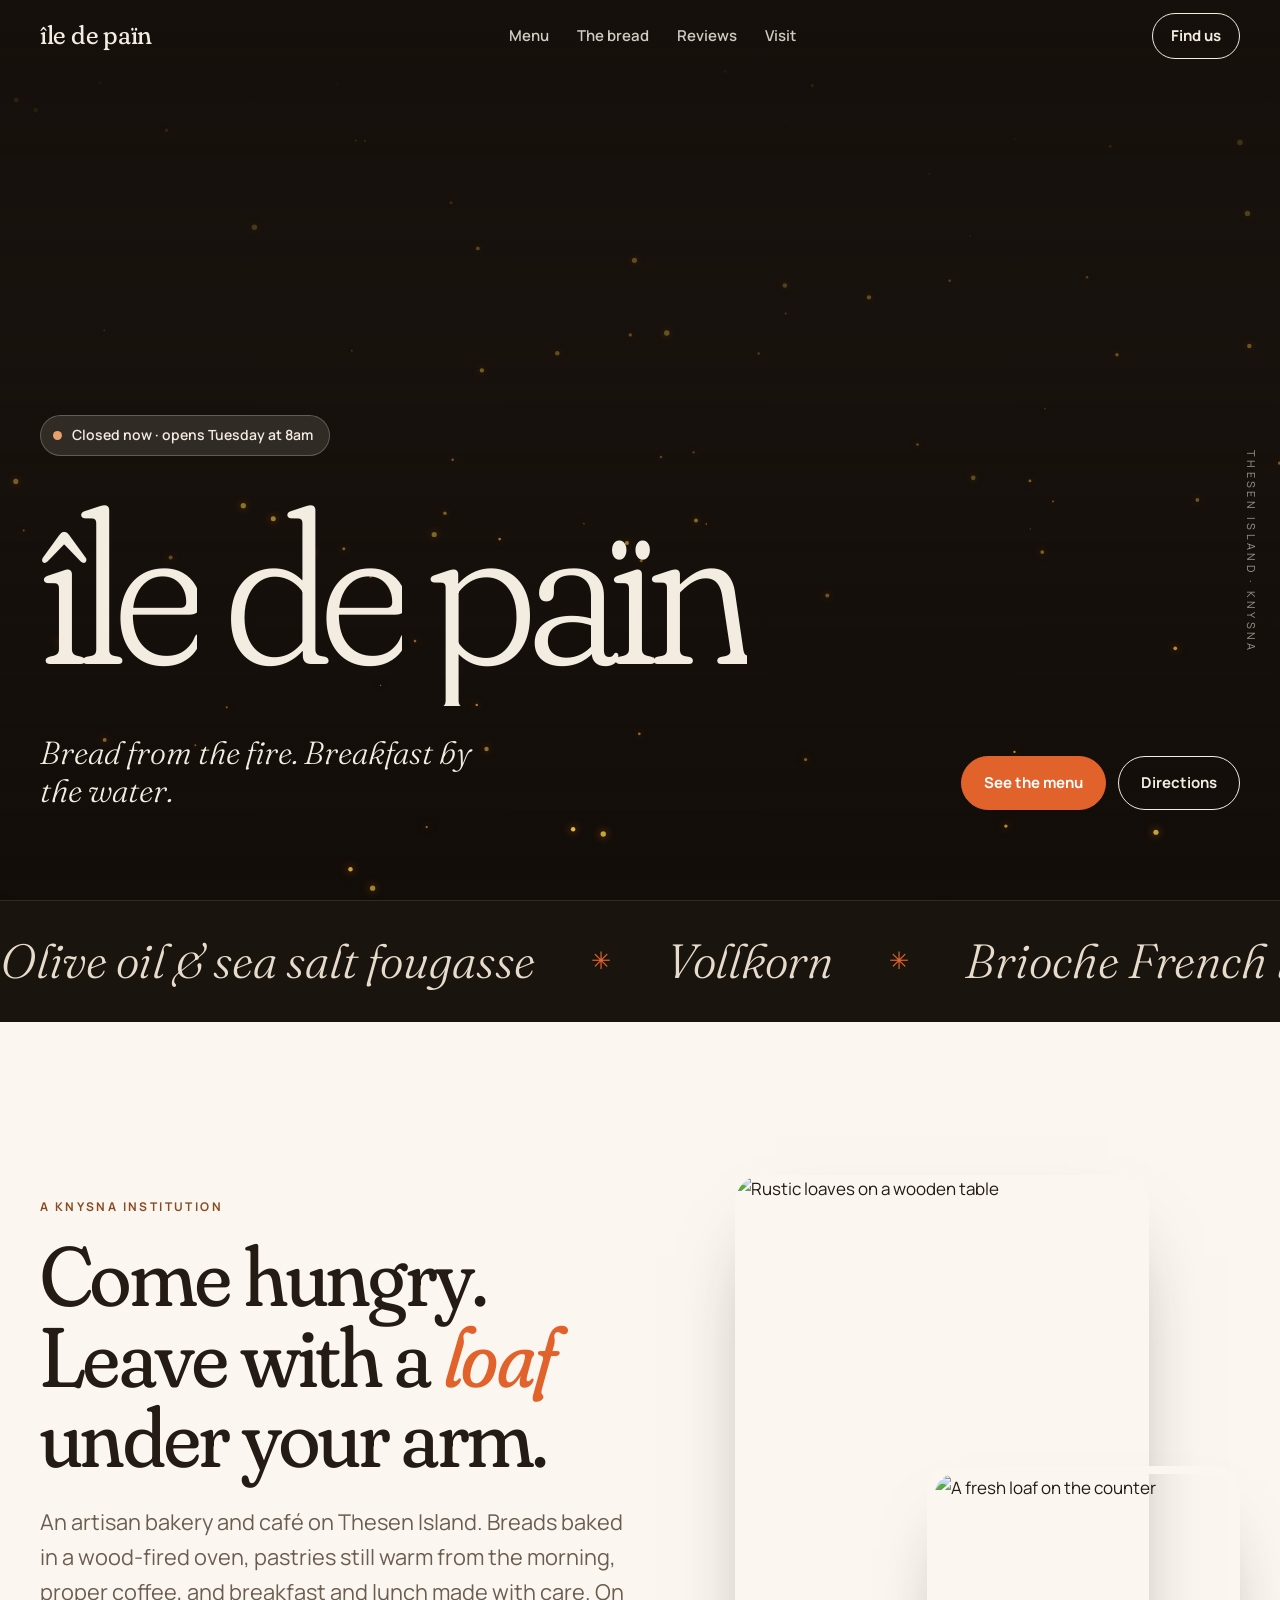
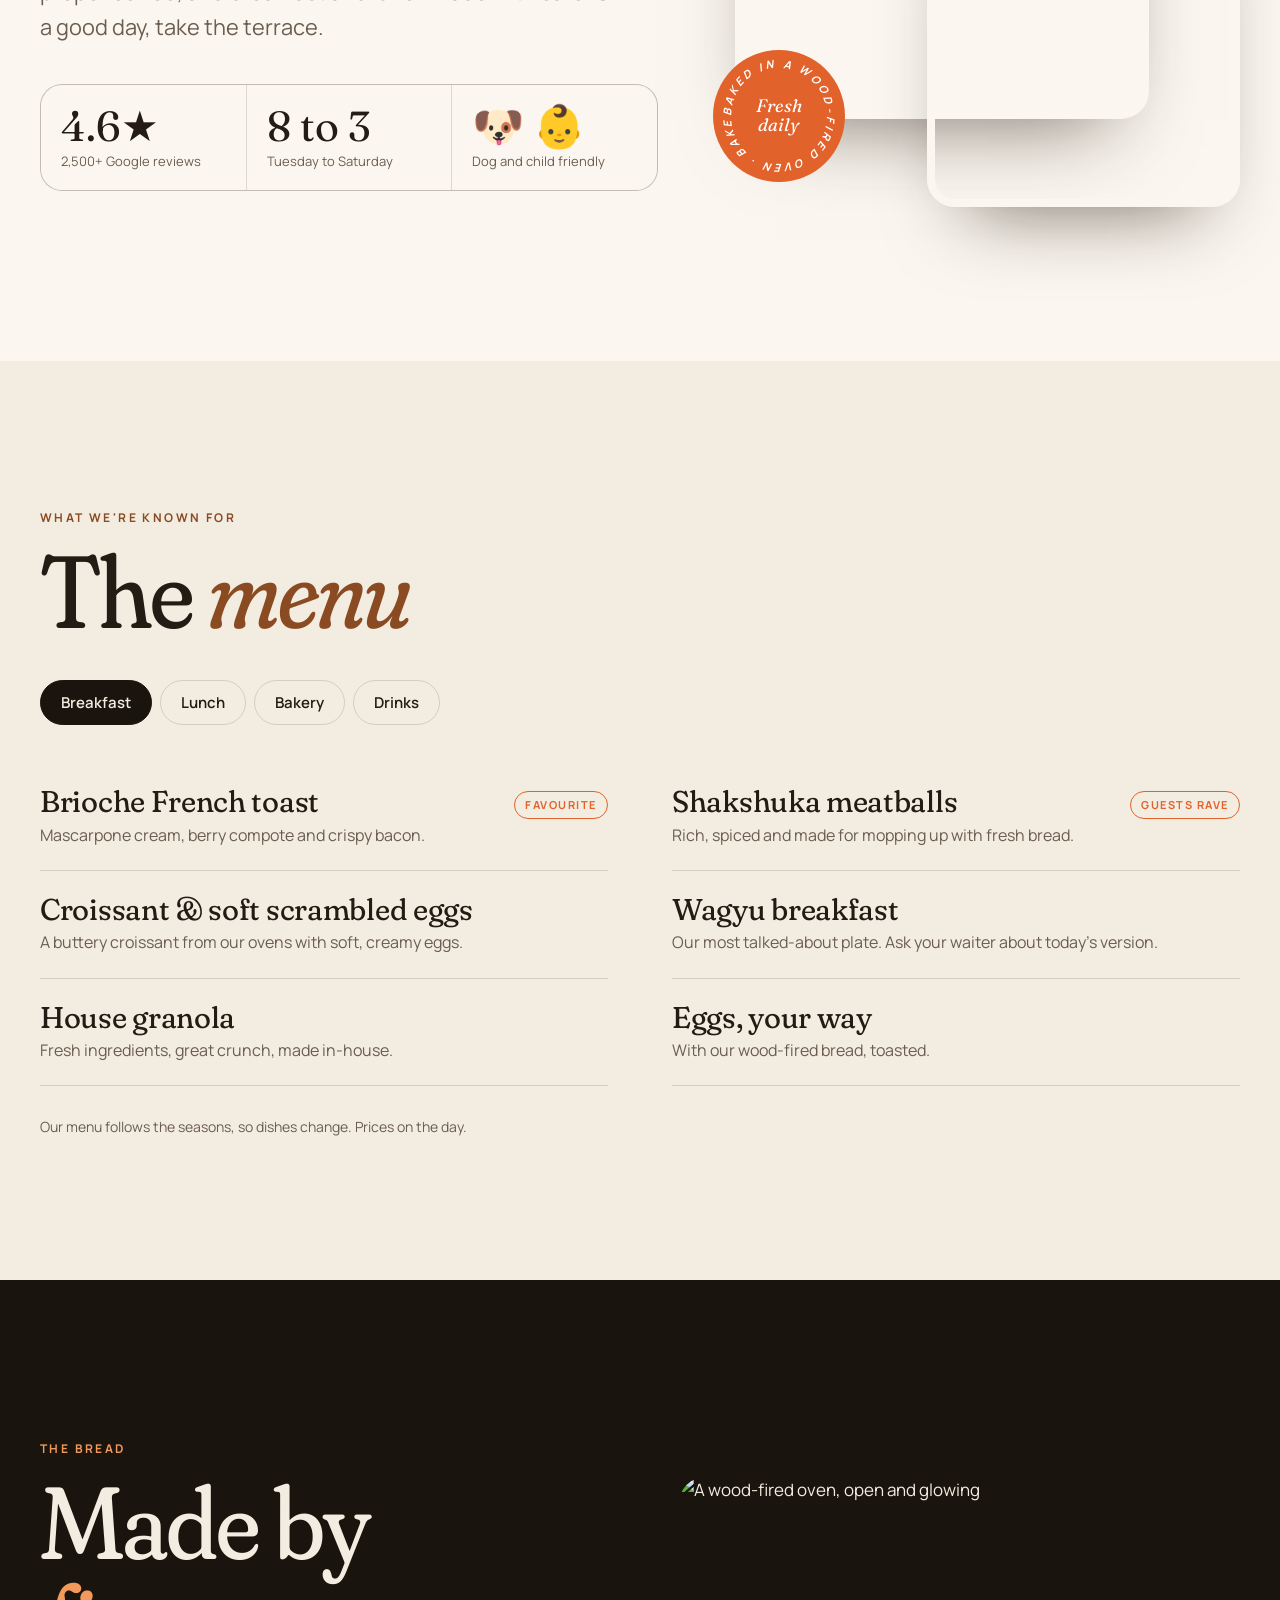
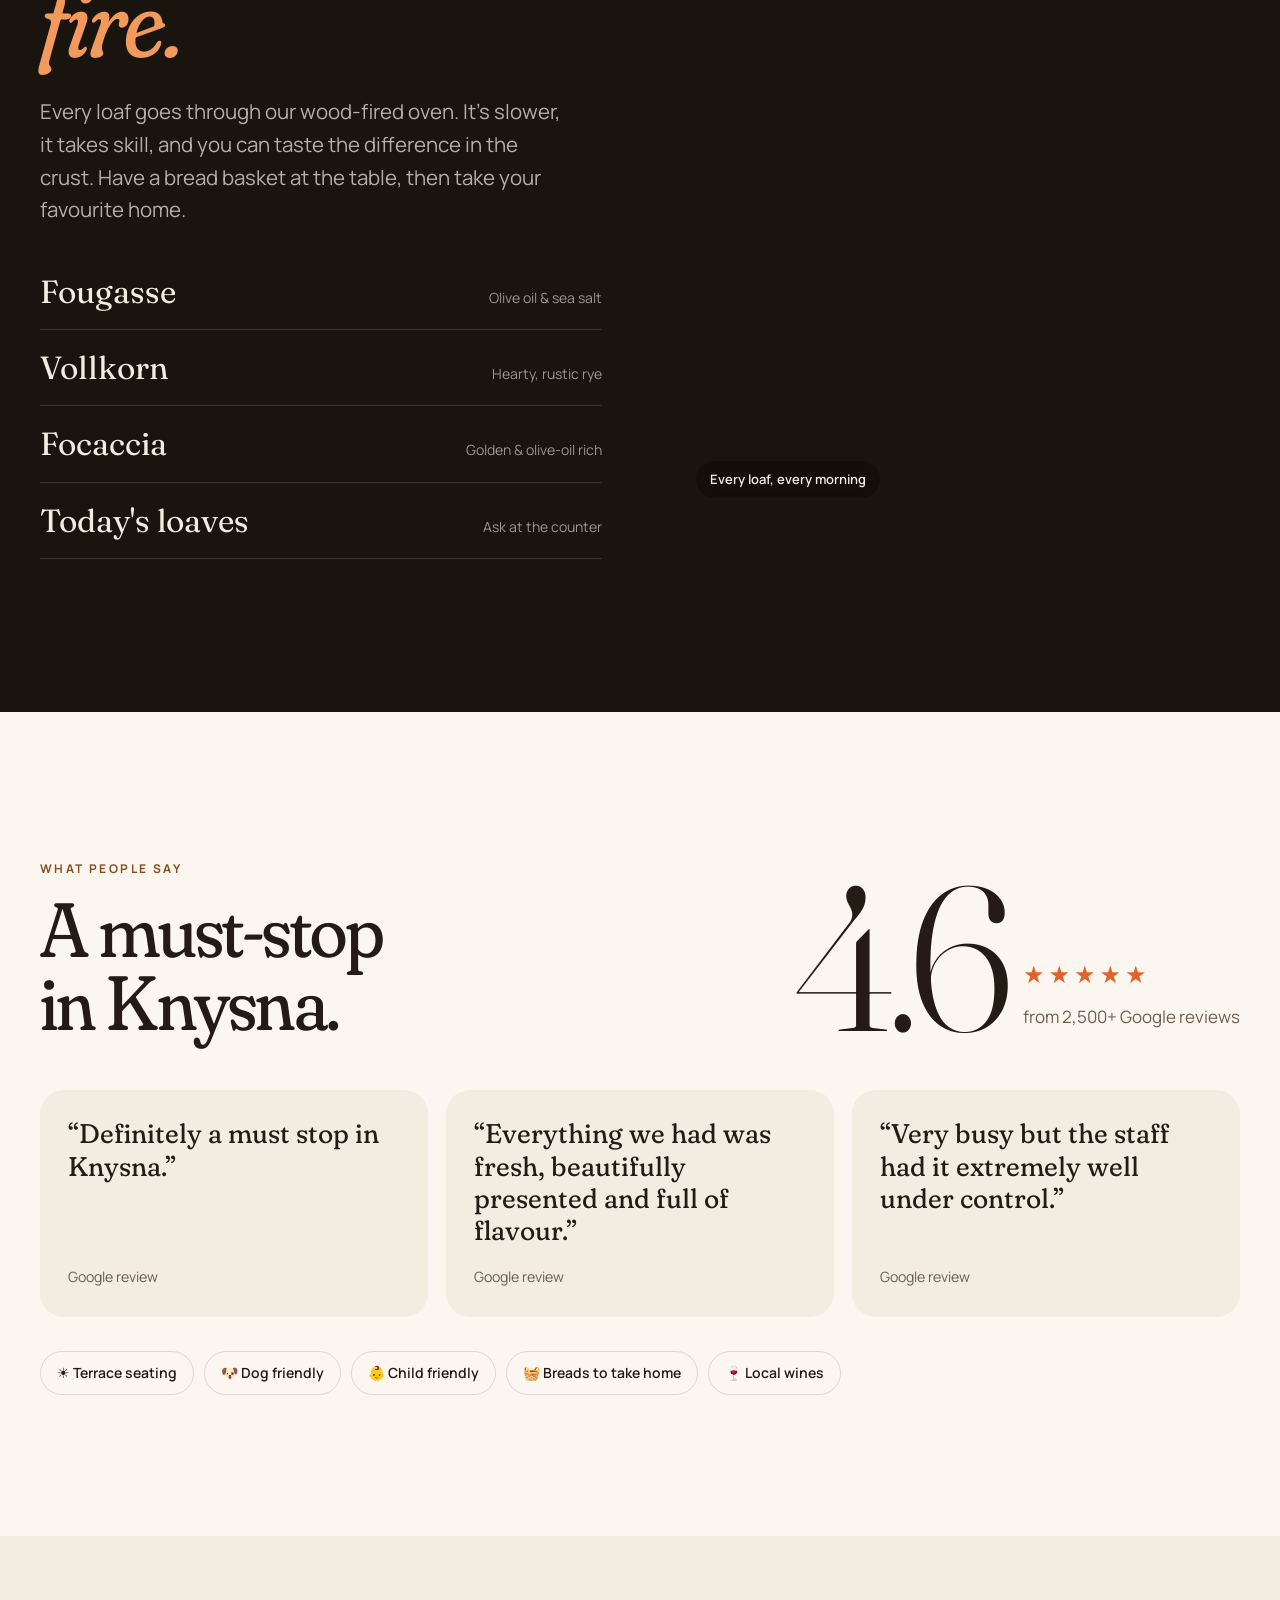
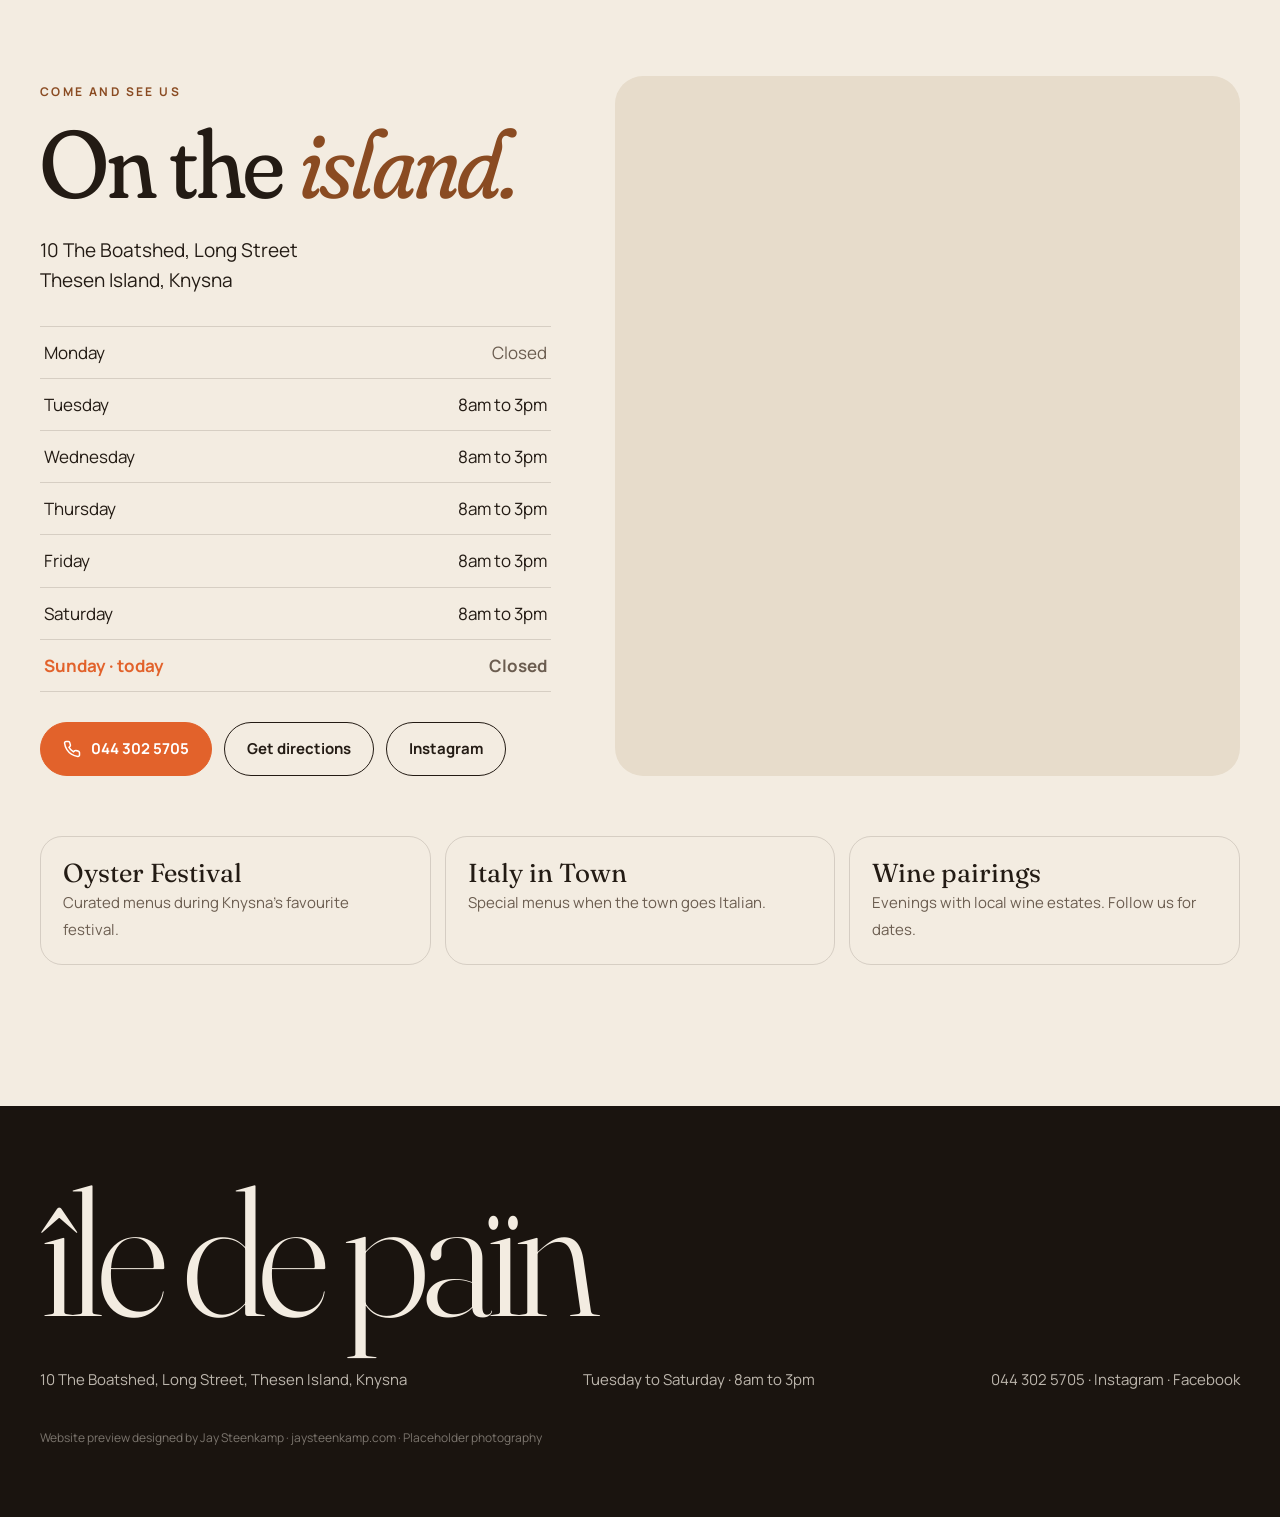
==== commit ccc6023e: "Mobile polish: roomier facts, single-row menu tabs Co-Authored-By: Claude Opus 5.5 <noreply@anthropi" ====
--- a/index.html
+++ b/index.html
@@ -89,7 +89,8 @@
 .facts{display:grid;grid-template-columns:repeat(3,1fr);gap:1px;background:var(--line);border:1px solid var(--line);border-radius:22px;overflow:hidden;margin-top:40px}
 .facts div{background:var(--flour);padding:20px}
 .facts b{display:block;font-family:var(--f-d);font-size:clamp(30px,3.4vw,42px);font-weight:400;line-height:1}
-.facts small{color:var(--ink-2);font-size:13px}
+.facts small{color:var(--ink-2);font-size:13px;line-height:1.3;display:block;margin-top:6px}
+@media (max-width:520px){.facts div{padding:16px 12px}.facts b{font-size:26px}.facts small{font-size:12px}}
 .stack{position:relative;aspect-ratio:4/5}
 .stack .ph{position:absolute;border-radius:28px;overflow:hidden;box-shadow:0 40px 80px -40px rgba(30,15,5,.6)}
 .stack .ph img{width:100%;height:100%;object-fit:cover}
@@ -105,7 +106,7 @@
 .menu .head{display:flex;justify-content:space-between;align-items:flex-end;gap:24px;flex-wrap:wrap}
 .menu h2{font-size:clamp(52px,8vw,120px)}
 .menu h2 em{font-style:italic;color:var(--crust)}
-.tabs{display:flex;gap:8px;flex-wrap:wrap;margin-top:40px}
+.tabs{display:flex;gap:8px;margin-top:40px;overflow-x:auto;scrollbar-width:none;padding-bottom:2px}.tabs::-webkit-scrollbar{display:none}.tab{flex:none}
 .tab{border:1.5px solid var(--line);background:transparent;border-radius:999px;padding:11px 20px;font:600 15px var(--f-b);color:var(--ink);cursor:pointer;transition:all .2s}
 .tab[aria-selected="true"]{background:var(--char);color:#F3ECE1;border-color:var(--char)}
 :root[data-theme="dark"] .tab[aria-selected="true"]{background:var(--ink);color:var(--char)}
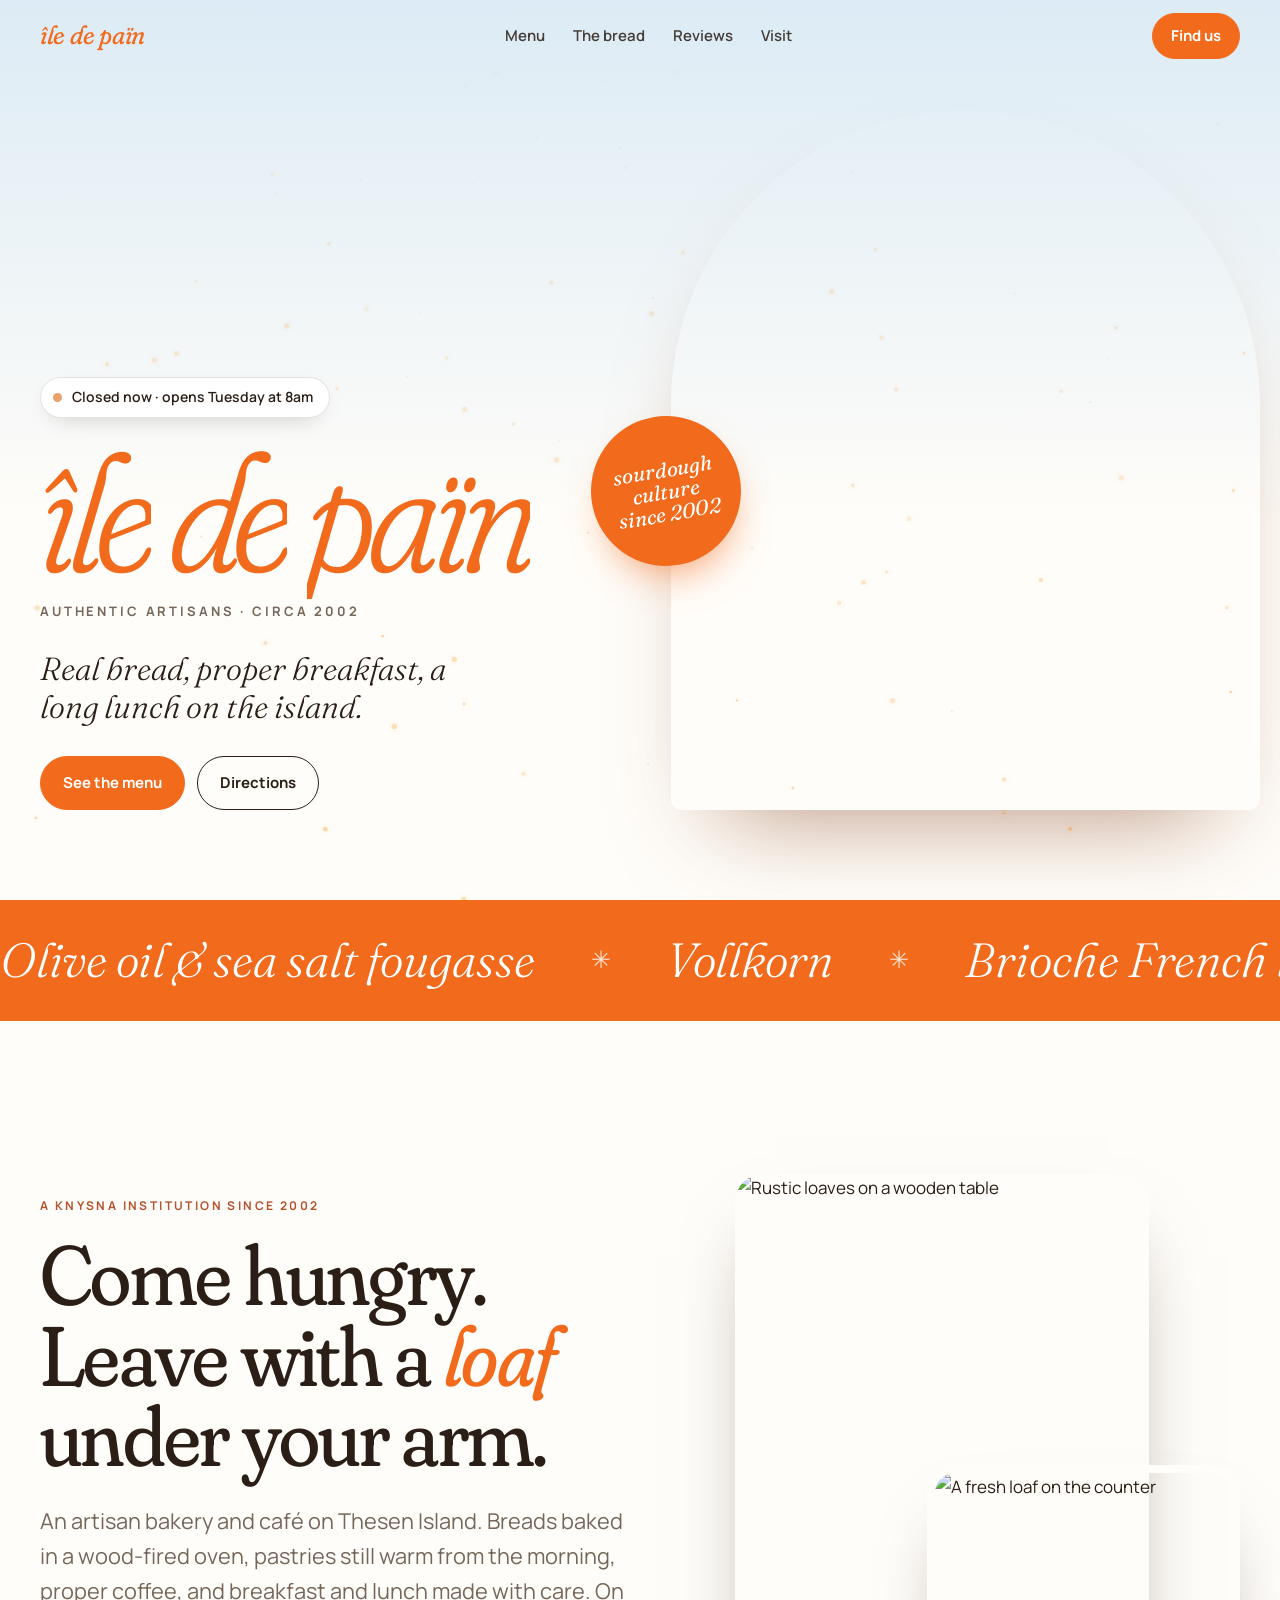
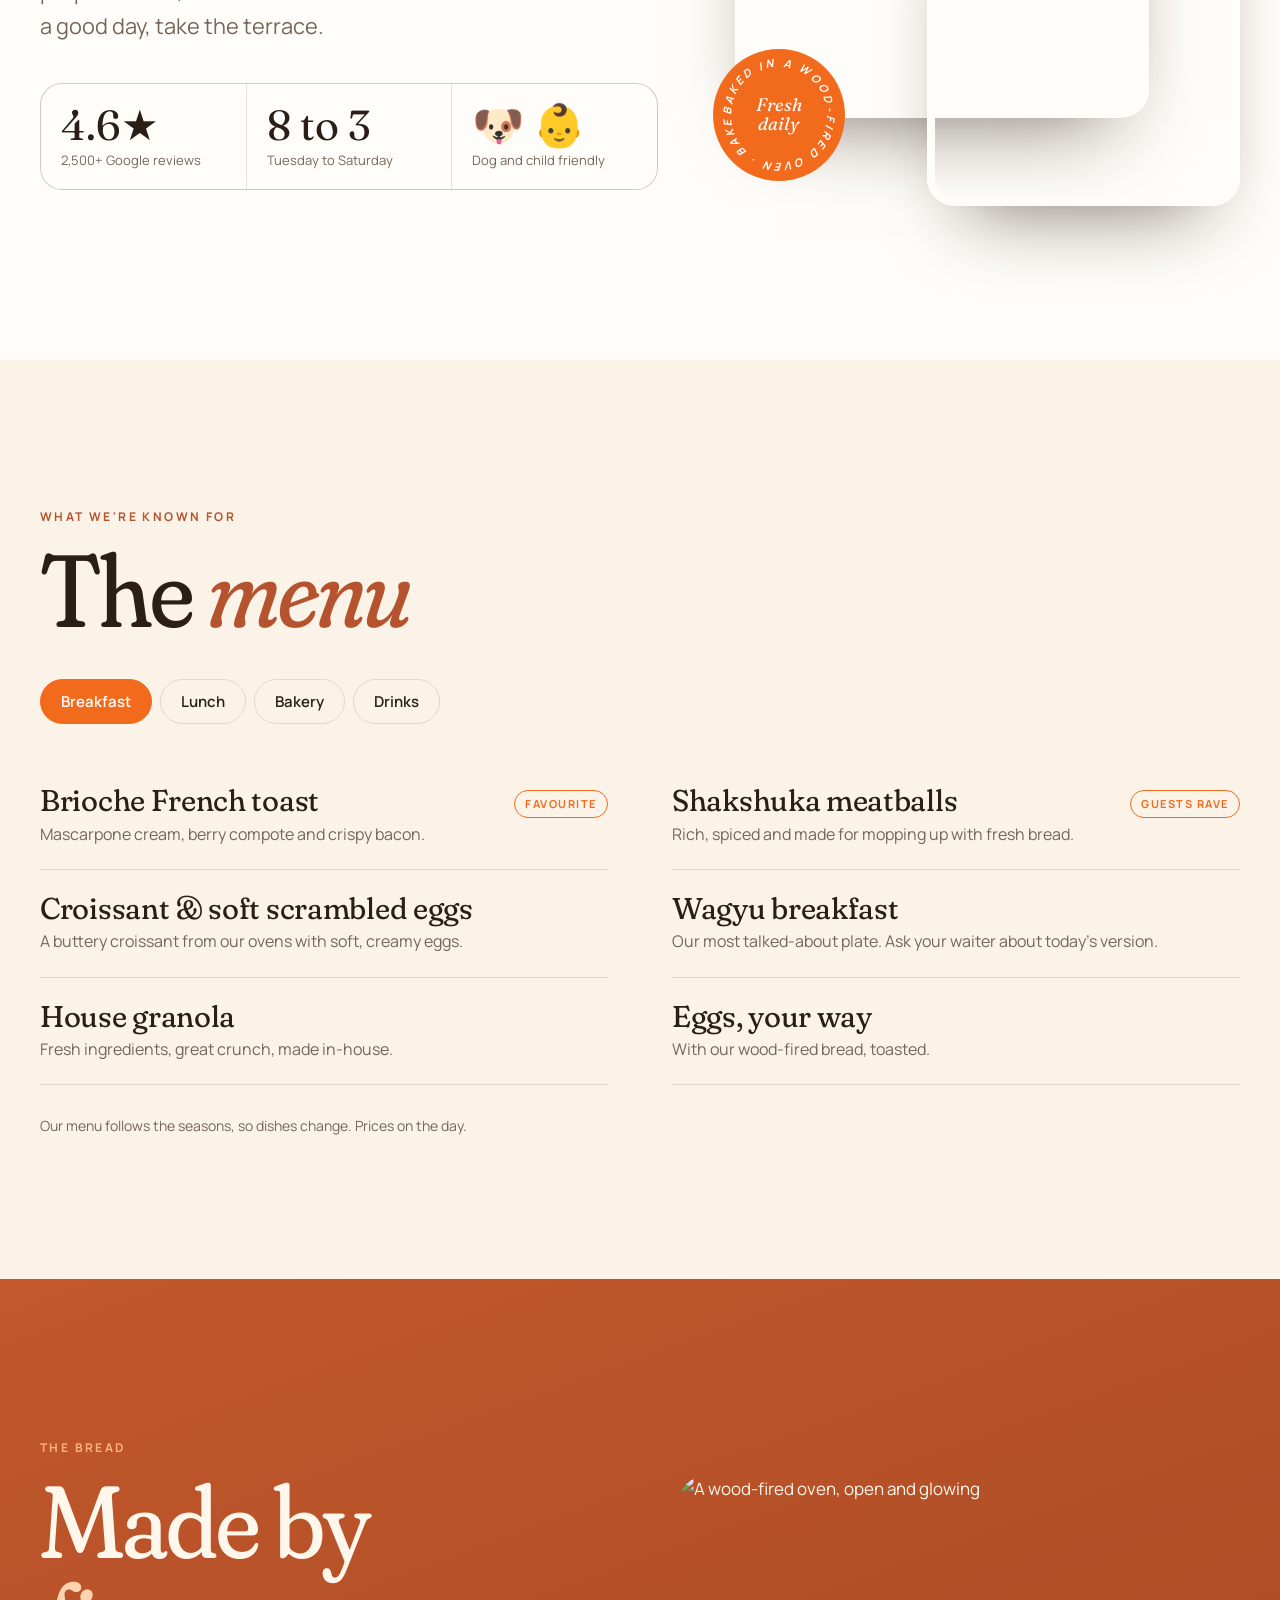
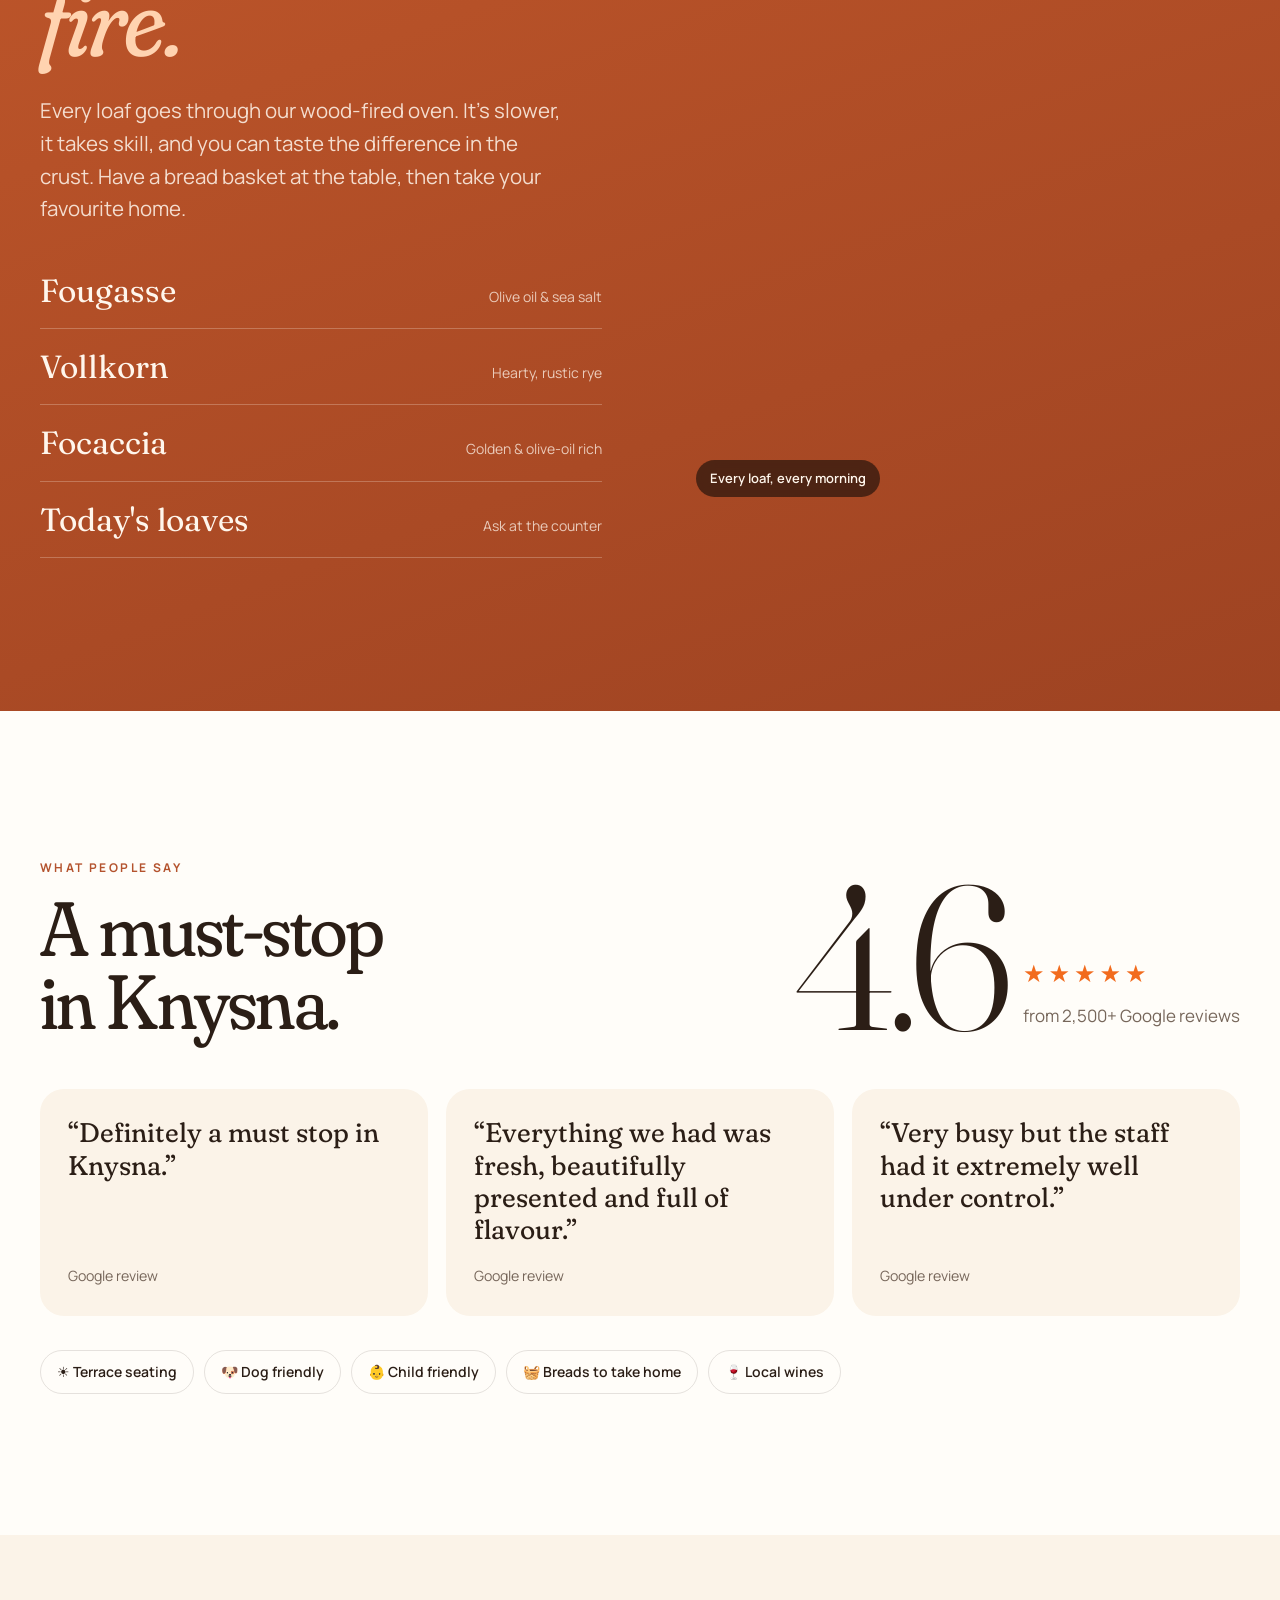
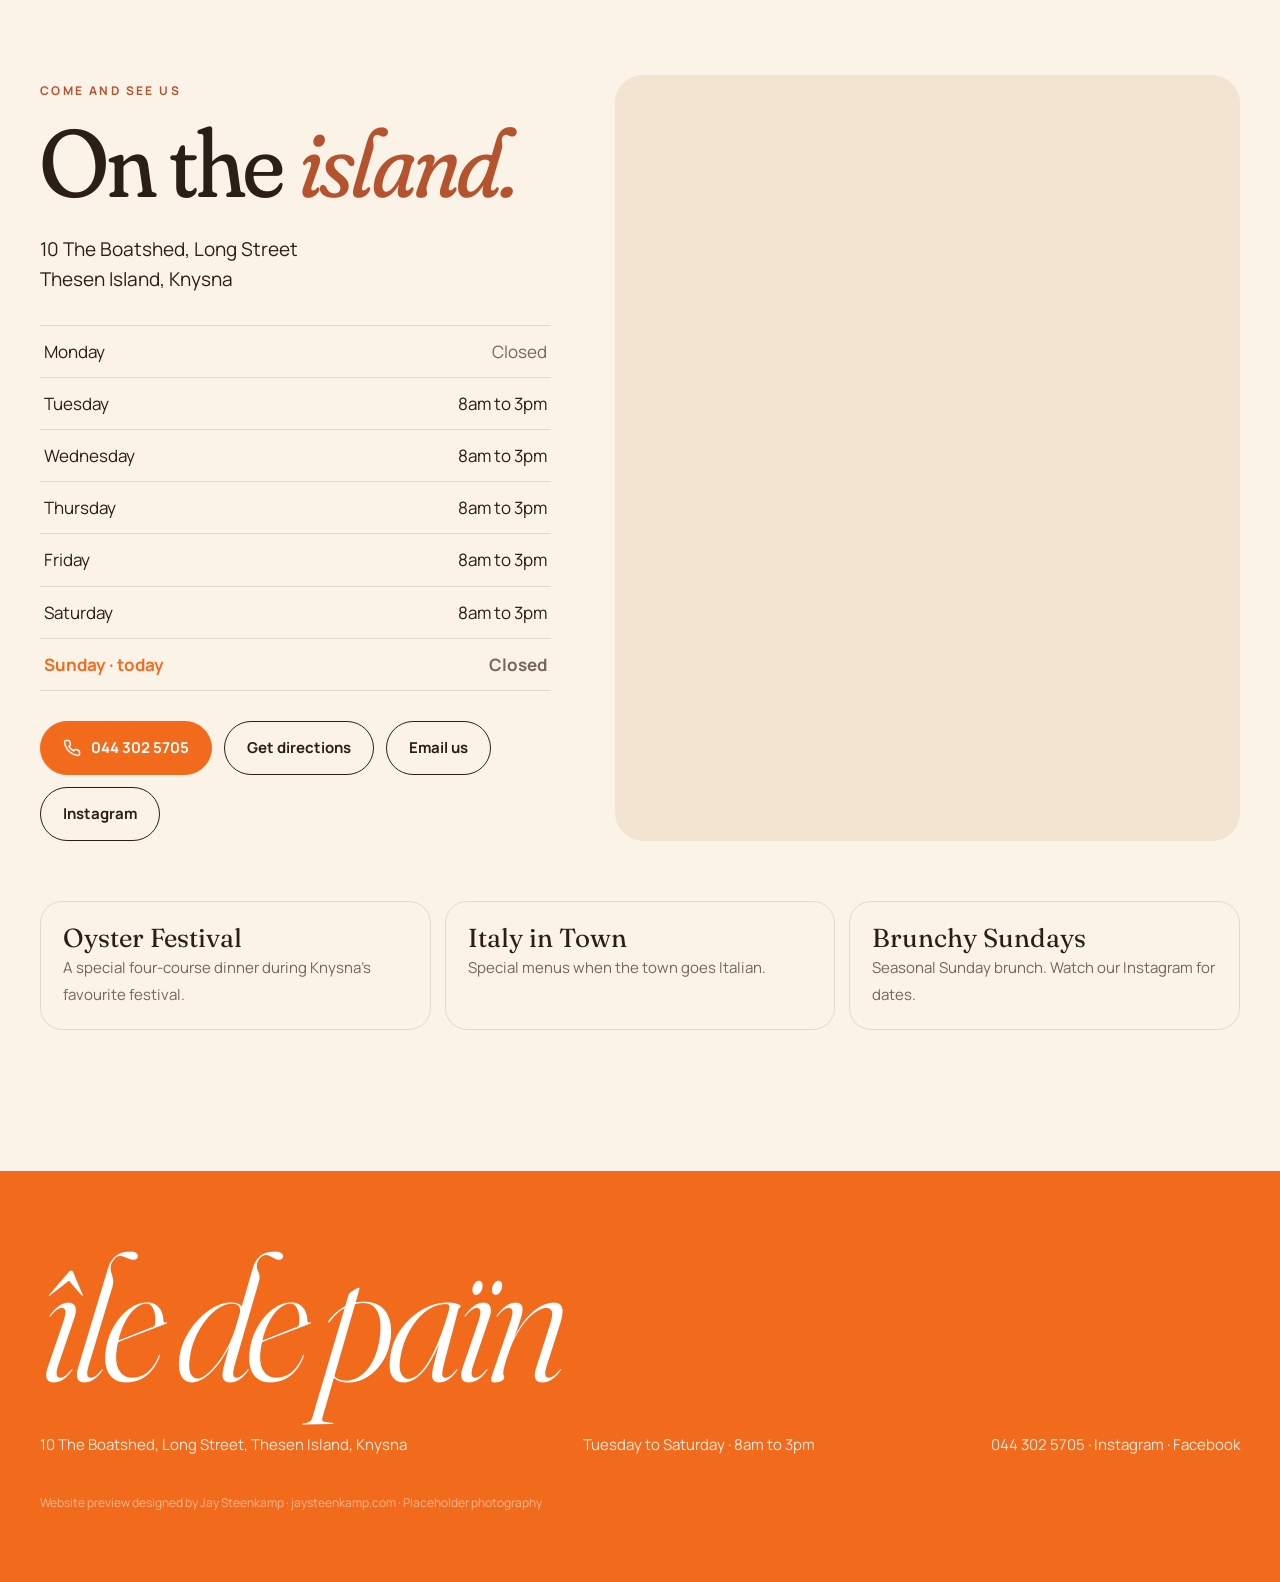
==== commit 80da7843: "Fresher, on-brand look from their Instagram: light sky-to-cream hero, their orange, terracotta bread" ====
--- a/index.html
+++ b/index.html
@@ -12,15 +12,12 @@
 <link rel="stylesheet" href="https://fonts.googleapis.com/css2?family=Fraunces:ital,opsz,wght,SOFT@0,9..144,300..800,0..100;1,9..144,300..700,0..100&family=Manrope:wght@400;500;600;700&display=swap">
 <style>
 :root{
-  --flour:#FBF7F0; --cream:#F3ECE1; --oat:#E7DCCB; --crust:#8A4B22; --char:#1A140F; --char-2:#2A211A;
-  --ink:#231B14; --ink-2:#6B5D50; --ember:#E2622B; --ember-2:#F29A5B; --line:rgba(35,27,20,.14);
+  --flour:#FFFDF9; --cream:#FBF3E8; --oat:#F2E4D0; --crust:#B4532E; --char:#2B1E16; --char-2:#3A2A20;
+  --ink:#2B1E16; --ink-2:#76665A; --ember:#F26B1D; --ember-2:#FFB37A; --leaf:#5C7A3E; --sky:#DCEBF5; --line:rgba(43,30,22,.12);
   --f-d:"Fraunces",Georgia,"Times New Roman",serif; --f-b:"Manrope",system-ui,-apple-system,"Segoe UI",sans-serif;
   --gut:max(20px, env(safe-area-inset-left, 0px)); --max:1240px;
   color-scheme:light;
 }
-@media (prefers-color-scheme: dark){ :root:not([data-theme="light"]){
-  --flour:#16110D; --cream:#1D1712; --oat:#2A221B; --crust:#E0A06A; --ink:#F3ECE1; --ink-2:#B7A897; --line:rgba(243,236,225,.14); color-scheme:dark }}
-:root[data-theme="dark"]{ --flour:#16110D; --cream:#1D1712; --oat:#2A221B; --crust:#E0A06A; --ink:#F3ECE1; --ink-2:#B7A897; --line:rgba(243,236,225,.14); color-scheme:dark }
 *{box-sizing:border-box}
 html{scroll-behavior:smooth}
 body{margin:0;background:var(--flour);color:var(--ink);font-family:var(--f-b);font-size:17px;line-height:1.6;overflow-x:hidden;-webkit-font-smoothing:antialiased}
@@ -38,7 +35,8 @@
 .btn svg{width:18px;height:18px}
 
 /* nav */
-.nav{position:fixed;inset:0 0 auto 0;z-index:50;transition:background .35s ease,color .35s ease,box-shadow .35s;color:#F3ECE1}
+.nav{position:fixed;inset:0 0 auto 0;z-index:50;transition:background .35s ease,color .35s ease,box-shadow .35s;color:var(--ink)}
+.logo{color:var(--ember);font-style:italic}
 .nav .wrap{display:flex;align-items:center;justify-content:space-between;height:72px;gap:16px}
 .nav.solid{background:color-mix(in srgb,var(--flour) 90%,transparent);backdrop-filter:blur(12px);color:var(--ink);box-shadow:0 1px 0 var(--line)}
 .logo{font-family:var(--f-d);font-size:26px;text-decoration:none;letter-spacing:-.01em;font-variation-settings:"SOFT" 100,"opsz" 72}
@@ -49,33 +47,39 @@
 @media (max-width:820px){ .nav ul{display:none} }
 
 /* hero */
-.hero{position:relative;min-height:100vh;min-height:100svh;color:#F3ECE1;background:var(--char);overflow:hidden;display:flex;align-items:flex-end}
-.hero .bg{position:absolute;inset:-6% 0 0;background:url(https://images.unsplash.com/photo-1789152952858-2b2270419149?w=2000&q=70&auto=format&fit=crop) center/cover;transform:scale(1.08);filter:saturate(1.05) contrast(1.05);will-change:transform}
-.hero .shade{position:absolute;inset:0;background:linear-gradient(180deg,rgba(18,13,9,.55) 0%,rgba(18,13,9,.25) 35%,rgba(18,13,9,.9) 100%)}
+.hero{position:relative;min-height:100vh;min-height:100svh;color:var(--ink);background:linear-gradient(180deg,var(--sky) 0%,var(--flour) 58%);overflow:hidden;display:flex;align-items:flex-end}
+.hero .bg{position:absolute;right:var(--gut);top:110px;width:min(46vw,620px);height:calc(100% - 200px);border-radius:999px 999px 36px 36px;background:url(https://images.unsplash.com/photo-1598390475281-9eb7782fb4cf?w=1400&q=72&auto=format&fit=crop) center/cover;box-shadow:0 50px 100px -50px rgba(120,50,10,.55);will-change:transform}
+.hero .shade{display:none}
+.hero .tag2{position:absolute;right:calc(var(--gut) + min(46vw,620px) - 70px);top:calc(110px + 34%);z-index:3;width:150px;height:150px;border-radius:50%;background:var(--ember);color:#fff;display:grid;place-items:center;text-align:center;font-family:var(--f-d);font-style:italic;font-size:21px;line-height:1.05;box-shadow:0 20px 40px -16px rgba(242,107,29,.7);transform:rotate(-10deg)}
+@media (max-width:820px){.hero .bg{left:var(--gut);right:var(--gut);width:auto;top:96px;height:38vh;border-radius:200px 200px 28px 28px}.hero .tag2{right:calc(var(--gut) + 10px);left:auto;top:calc(96px + 38vh - 90px);width:116px;height:116px;font-size:17px}}
 #embers{position:absolute;inset:0;width:100%;height:100%;pointer-events:none}
 .hero .wrap{position:relative;z-index:2;width:100%;padding-bottom:clamp(40px,7vw,90px);padding-top:120px}
-.status{display:inline-flex;align-items:center;gap:10px;background:rgba(243,236,225,.12);border:1px solid rgba(243,236,225,.25);backdrop-filter:blur(8px);border-radius:999px;padding:8px 16px 8px 12px;font-size:14px;font-weight:600}
-.status i{width:9px;height:9px;border-radius:50%;background:#7BD88F;box-shadow:0 0 0 0 rgba(123,216,143,.7);animation:pulse 2s infinite}
+.status{display:inline-flex;align-items:center;gap:10px;background:#fff;border:1px solid var(--line);box-shadow:0 8px 24px -14px rgba(43,30,22,.4);border-radius:999px;padding:8px 16px 8px 12px;font-size:14px;font-weight:600}
+.status i{width:9px;height:9px;border-radius:50%;background:#2FB45A;box-shadow:0 0 0 0 rgba(47,180,90,.7);animation:pulse 2s infinite}
 .status.closed i{background:#E8A16B;animation:none}
 @keyframes pulse{70%{box-shadow:0 0 0 10px rgba(123,216,143,0)}100%{box-shadow:0 0 0 0 rgba(123,216,143,0)}}
-.hero h1{font-size:clamp(76px,17vw,250px);margin-top:26px;font-weight:300;letter-spacing:-.045em}
-.hero h1 .w{display:inline-block;overflow:hidden;vertical-align:bottom;padding-bottom:.08em}
+.hero h1{font-size:clamp(72px,13vw,200px);margin-top:22px;font-weight:300;letter-spacing:-.045em;color:var(--ember);font-style:italic;max-width:9ch;line-height:.86}
+.hero .since{font-size:13px;font-weight:700;letter-spacing:.22em;text-transform:uppercase;color:var(--ink-2);margin-top:18px}
+.hero h1 .w{display:inline-block;overflow:hidden;vertical-align:top;padding-bottom:.1em;margin-bottom:-.12em}
 .hero h1 .w span{display:inline-block;transform:translateY(105%);animation:rise 1.1s cubic-bezier(.2,.8,.2,1) forwards}
 .hero h1 .w:nth-child(2) span{animation-delay:.12s}.hero h1 .w:nth-child(3) span{animation-delay:.24s}
 @keyframes rise{to{transform:none}}
 .hero .row{display:flex;justify-content:space-between;align-items:flex-end;gap:30px;flex-wrap:wrap;margin-top:28px}
 .hero .lede{font-family:var(--f-d);font-size:clamp(22px,2.6vw,32px);line-height:1.2;max-width:22ch;font-style:italic;font-weight:300;opacity:0;animation:fade 1s .6s forwards}
 .hero .ctas{display:flex;gap:12px;flex-wrap:wrap;opacity:0;animation:fade 1s .8s forwards}
-.hero .btn:not(.fill){color:#F3ECE1}
+.hero .btn:not(.fill){color:var(--ink)}
+.hero .row{max-width:min(100%,560px)}
+@media (min-width:821px){.hero .wrap{padding-right:calc(min(46vw,620px) + 40px)}}
+@media (max-width:820px){.hero{align-items:flex-end}.hero .wrap{padding-top:calc(96px + 38vh + 20px)}.hero h1{font-size:clamp(64px,19vw,110px)}}
 @keyframes fade{to{opacity:1}}
 .scrolly{position:absolute;right:var(--gut);top:50%;z-index:2;writing-mode:vertical-rl;font-size:11px;letter-spacing:.3em;text-transform:uppercase;opacity:.6}
 @media (max-width:700px){.scrolly{display:none}}
 
 /* marquee */
-.marq{background:var(--char);color:var(--oat);border-top:1px solid rgba(243,236,225,.1);overflow:hidden;padding:22px 0}
+.marq{background:var(--ember);color:#fff;overflow:hidden;padding:22px 0}
 .marq .t{display:flex;width:max-content;animation:marq 40s linear infinite}
 .marq span{font-family:var(--f-d);font-style:italic;font-weight:300;font-size:clamp(28px,4vw,48px);white-space:nowrap;padding-right:56px;display:inline-flex;align-items:center;gap:56px}
-.marq span:after{content:"✳";font-style:normal;font-size:.5em;color:var(--ember)}
+.marq span:after{content:"✳";font-style:normal;font-size:.5em;color:#FFE2CC}
 @keyframes marq{to{transform:translateX(-50%)}}
 
 /* intro */
@@ -108,9 +112,7 @@
 .menu h2 em{font-style:italic;color:var(--crust)}
 .tabs{display:flex;gap:8px;margin-top:40px;overflow-x:auto;scrollbar-width:none;padding-bottom:2px}.tabs::-webkit-scrollbar{display:none}.tab{flex:none}
 .tab{border:1.5px solid var(--line);background:transparent;border-radius:999px;padding:11px 20px;font:600 15px var(--f-b);color:var(--ink);cursor:pointer;transition:all .2s}
-.tab[aria-selected="true"]{background:var(--char);color:#F3ECE1;border-color:var(--char)}
-:root[data-theme="dark"] .tab[aria-selected="true"]{background:var(--ink);color:var(--char)}
-@media (prefers-color-scheme: dark){:root:not([data-theme="light"]) .tab[aria-selected="true"]{background:var(--ink);color:var(--char)}}
+.tab[aria-selected="true"]{background:var(--ember);color:#fff;border-color:var(--ember)}
 .panel{display:none;margin-top:36px;grid-template-columns:1fr 1fr;gap:0 clamp(30px,5vw,80px)}
 .panel.on{display:grid;animation:fade .5s}
 @media (max-width:760px){.panel{grid-template-columns:1fr}}
@@ -121,16 +123,16 @@
 .menu .note{margin-top:30px;color:var(--ink-2);font-size:14px}
 
 /* fire */
-.fire{background:var(--char);color:#F3ECE1;padding:clamp(80px,12vw,160px) 0;overflow:hidden}
+.fire{background:linear-gradient(160deg,#C2582B,#9E4322);color:#FFF6EC;padding:clamp(80px,12vw,160px) 0;overflow:hidden}
 .fire .grid{display:grid;grid-template-columns:1fr 1fr;gap:clamp(30px,6vw,90px);align-items:center}
 @media (max-width:860px){.fire .grid{grid-template-columns:1fr}}
 .fire h2{font-size:clamp(52px,8vw,120px)}
-.fire h2 em{font-style:italic;color:var(--ember-2)}
-.fire p{color:rgba(243,236,225,.72);font-size:clamp(18px,1.6vw,21px);margin-top:26px;max-width:44ch}
+.fire h2 em{font-style:italic;color:#FFD3B0}
+.fire p{color:rgba(255,246,236,.85);font-size:clamp(18px,1.6vw,21px);margin-top:26px;max-width:44ch}
 .breads{margin-top:40px;display:grid;gap:12px}
-.bread{display:flex;justify-content:space-between;align-items:baseline;gap:16px;border-bottom:1px solid rgba(243,236,225,.15);padding-bottom:12px}
+.bread{display:flex;justify-content:space-between;align-items:baseline;gap:16px;border-bottom:1px solid rgba(255,246,236,.25);padding-bottom:12px}
 .bread b{font-family:var(--f-d);font-weight:400;font-size:clamp(24px,2.6vw,32px)}
-.bread span{color:rgba(243,236,225,.6);font-size:14px;text-align:right}
+.bread span{color:rgba(255,246,236,.75);font-size:14px;text-align:right}
 .reel{position:relative;height:clamp(420px,60vw,640px);border-radius:30px;overflow:hidden}
 .reel img{position:absolute;inset:0;width:100%;height:100%;object-fit:cover;opacity:0;transform:scale(1.06);transition:opacity 1.2s ease,transform 6s ease}
 .reel img.on{opacity:1;transform:scale(1)}
@@ -172,15 +174,15 @@
 .ev b{font-family:var(--f-d);font-weight:400;font-size:26px;display:block;line-height:1.1}
 .ev span{color:var(--ink-2);font-size:15px}
 
-footer{background:var(--char);color:rgba(243,236,225,.75);padding:70px 0 calc(110px + env(safe-area-inset-bottom,0px))}
-footer .big{font-family:var(--f-d);font-weight:300;color:#F3ECE1;font-size:clamp(64px,14vw,200px);line-height:.85;letter-spacing:-.045em}
+footer{background:var(--ember);color:rgba(255,255,255,.85);padding:70px 0 calc(110px + env(safe-area-inset-bottom,0px))}
+footer .big{font-family:var(--f-d);font-weight:300;font-style:italic;color:#fff;font-size:clamp(64px,14vw,200px);line-height:.85;letter-spacing:-.045em}
 footer .row{display:flex;justify-content:space-between;gap:20px;flex-wrap:wrap;margin-top:40px;font-size:15px}
 footer a{text-decoration:none}
 footer .credit{margin-top:36px;font-size:12px;opacity:.6}
 @media (min-width:821px){footer{padding-bottom:70px}}
 
 /* mobile bar */
-.bar{position:fixed;left:12px;right:12px;bottom:calc(12px + env(safe-area-inset-bottom,0px));z-index:60;display:none;gap:8px;background:var(--char);border-radius:999px;padding:6px;box-shadow:0 16px 40px -12px rgba(0,0,0,.5);transform:translateY(140%);transition:transform .4s cubic-bezier(.2,.8,.2,1)}
+.bar{position:fixed;left:12px;right:12px;bottom:calc(12px + env(safe-area-inset-bottom,0px));z-index:60;display:none;gap:8px;background:var(--ink);border-radius:999px;padding:6px;box-shadow:0 16px 40px -12px rgba(0,0,0,.5);transform:translateY(140%);transition:transform .4s cubic-bezier(.2,.8,.2,1)}
 .bar.show{transform:none}
 .bar a{flex:1;display:flex;align-items:center;justify-content:center;gap:8px;color:#F3ECE1;text-decoration:none;font-weight:700;font-size:15px;padding:12px;border-radius:999px}
 .bar a.fill{background:var(--ember)}
@@ -197,19 +199,20 @@
 <header class="nav" id="nav"><div class="wrap">
   <a class="logo" href="#top">île de païn</a>
   <ul><li><a href="#menu">Menu</a></li><li><a href="#bread">The bread</a></li><li><a href="#love">Reviews</a></li><li><a href="#visit">Visit</a></li></ul>
-  <a class="btn" href="#visit">Find us</a>
+  <a class="btn fill" href="#visit">Find us</a>
 </div></header>
 
 <section class="hero" id="top">
-  <div class="bg" id="heroBg" role="img" aria-label="Bread going into a wood-fired oven"></div>
+  <div class="bg" id="heroBg" role="img" aria-label="Rustic sourdough loaves on a wooden table"></div><div class="tag2" aria-hidden="true">sourdough<br>culture<br>since 2002</div>
   <div class="shade"></div>
   <canvas id="embers" aria-hidden="true"></canvas>
-  <div class="scrolly">Thesen Island · Knysna</div>
+  
   <div class="wrap">
     <span class="status" id="status"><i></i><span id="statusText">Open Tuesday to Saturday, 8am to 3pm</span></span>
     <h1><span class="w"><span>île</span></span> <span class="w"><span>de</span></span> <span class="w"><span>païn</span></span></h1>
+    <p class="since">Authentic artisans · circa 2002</p>
     <div class="row">
-      <p class="lede">Bread from the fire. Breakfast by the water.</p>
+      <p class="lede">Real bread, proper breakfast, a long lunch on the island.</p>
       <div class="ctas">
         <a class="btn fill" href="#menu">See the menu</a>
         <a class="btn" href="https://www.google.com/maps/dir/?api=1&destination=-34.0477133,23.047419" target="_blank" rel="noopener">Directions</a>
@@ -225,7 +228,7 @@
 
 <section class="intro"><div class="wrap grid">
   <div class="rv">
-    <span class="eyebrow">A Knysna institution</span>
+    <span class="eyebrow">A Knysna institution since 2002</span>
     <h2>Come hungry.<br>Leave with a <em>loaf</em> under your arm.</h2>
     <p class="big">An artisan bakery and café on Thesen Island. Breads baked in a wood-fired oven, pastries still warm from the morning, proper coffee, and breakfast and lunch made with care. On a good day, take the terrace.</p>
     <div class="facts">
@@ -262,6 +265,7 @@
     <div class="item"><h3>iDP toasted ham &amp; cheese</h3><span class="tag">Classic</span><p>Perfectly crisp and melty.</p></div>
     <div class="item"><h3>Homestead livers</h3><p>Rich and comforting, with bread for the sauce.</p></div>
     <div class="item"><h3>Poppy salad</h3><p>Fresh and bright. Add fried halloumi, trust us.</p></div>
+    <div class="item"><h3>Wood-fired pizza</h3><span class="tag">From the oven</span><p>Blistered, thin and straight out of the fire.</p></div>
     <div class="item"><h3>Focaccia</h3><p>Golden, olive oil rich, straight from the oven.</p></div>
     <div class="item"><h3>Bread tasting basket</h3><span class="tag">To share</span><p>A generous taste of what's come out of the fire today.</p></div>
   </div>
@@ -325,15 +329,16 @@
       <div class="ctas">
         <a class="btn fill" href="tel:+27443025705"><svg viewBox="0 0 24 24" fill="none" stroke="currentColor" stroke-width="2"><path d="M22 16.9v3a2 2 0 0 1-2.2 2 19.8 19.8 0 0 1-8.6-3.1 19.5 19.5 0 0 1-6-6A19.8 19.8 0 0 1 2.1 4.2 2 2 0 0 1 4.1 2h3a2 2 0 0 1 2 1.7c.1.9.4 1.8.7 2.7a2 2 0 0 1-.5 2.1L8 9.8a16 16 0 0 0 6 6l1.3-1.3a2 2 0 0 1 2.1-.4c.9.3 1.8.6 2.7.7a2 2 0 0 1 1.7 2z"/></svg>044 302 5705</a>
         <a class="btn" href="https://www.google.com/maps/dir/?api=1&destination=-34.0477133,23.047419" target="_blank" rel="noopener">Get directions</a>
+        <a class="btn" href="mailto:admin@iledepain.co.za">Email us</a>
         <a class="btn" href="https://www.instagram.com/iledepain/" target="_blank" rel="noopener">Instagram</a>
       </div>
     </div>
     <div class="map rv"><iframe title="Map to île de païn on Thesen Island" loading="lazy" referrerpolicy="no-referrer-when-downgrade" src="https://www.google.com/maps?q=-34.0477133,23.047419&z=16&output=embed"></iframe></div>
   </div>
   <div class="events">
-    <div class="ev rv"><b>Oyster Festival</b><span>Curated menus during Knysna's favourite festival.</span></div>
+    <div class="ev rv"><b>Oyster Festival</b><span>A special four-course dinner during Knysna's favourite festival.</span></div>
     <div class="ev rv"><b>Italy in Town</b><span>Special menus when the town goes Italian.</span></div>
-    <div class="ev rv"><b>Wine pairings</b><span>Evenings with local wine estates. Follow us for dates.</span></div>
+    <div class="ev rv"><b>Brunchy Sundays</b><span>Seasonal Sunday brunch. Watch our Instagram for dates.</span></div>
   </div>
 </div></section>
 
@@ -370,7 +375,7 @@
 /* nav + mobile bar */
 const nav=document.getElementById("nav"),bar=document.getElementById("bar"),heroBg=document.getElementById("heroBg");
 const reduce=matchMedia("(prefers-reduced-motion: reduce)").matches;
-function onScroll(){const y=scrollY,h=innerHeight;nav.classList.toggle("solid",y>h*.75);bar.classList.toggle("show",y>h*.6);if(!reduce&&y<h*1.2)heroBg.style.transform=`translateY(${y*.25}px) scale(1.08)`}
+function onScroll(){const y=scrollY,h=innerHeight;nav.classList.toggle("solid",y>h*.75);bar.classList.toggle("show",y>h*.6);if(!reduce&&y<h*1.2)heroBg.style.transform=`translateY(${y*.12}px)`}
 addEventListener("scroll",onScroll,{passive:true});onScroll();
 
 /* reveal */
@@ -397,7 +402,7 @@
  let vis=true;new IntersectionObserver(e=>vis=e[0].isIntersecting).observe(c);
  (function tick(t){requestAnimationFrame(tick);if(!vis)return;x.clearRect(0,0,W,H);
   for(const p of P){p.y-=p.vy;p.x+=p.vx+Math.sin(t/900+p.ph)*.25;const a=Math.max(0,Math.min(1,p.y/H))*p.life;
-   x.beginPath();x.fillStyle=`rgba(255,${140+Math.round(p.r*30)},70,${a})`;x.shadowColor="rgba(255,120,40,.9)";x.shadowBlur=8;x.arc(p.x,p.y,p.r,0,6.28);x.fill();
+   x.beginPath();x.fillStyle=`rgba(242,${120+Math.round(p.r*20)},50,${a*.55})`;x.shadowColor="rgba(242,107,29,.5)";x.shadowBlur=6;x.arc(p.x,p.y,p.r,0,6.28);x.fill();
    if(p.y<-10)Object.assign(p,spawn(false))}
   while(P.length<N())P.push(spawn(false));
  })(0);
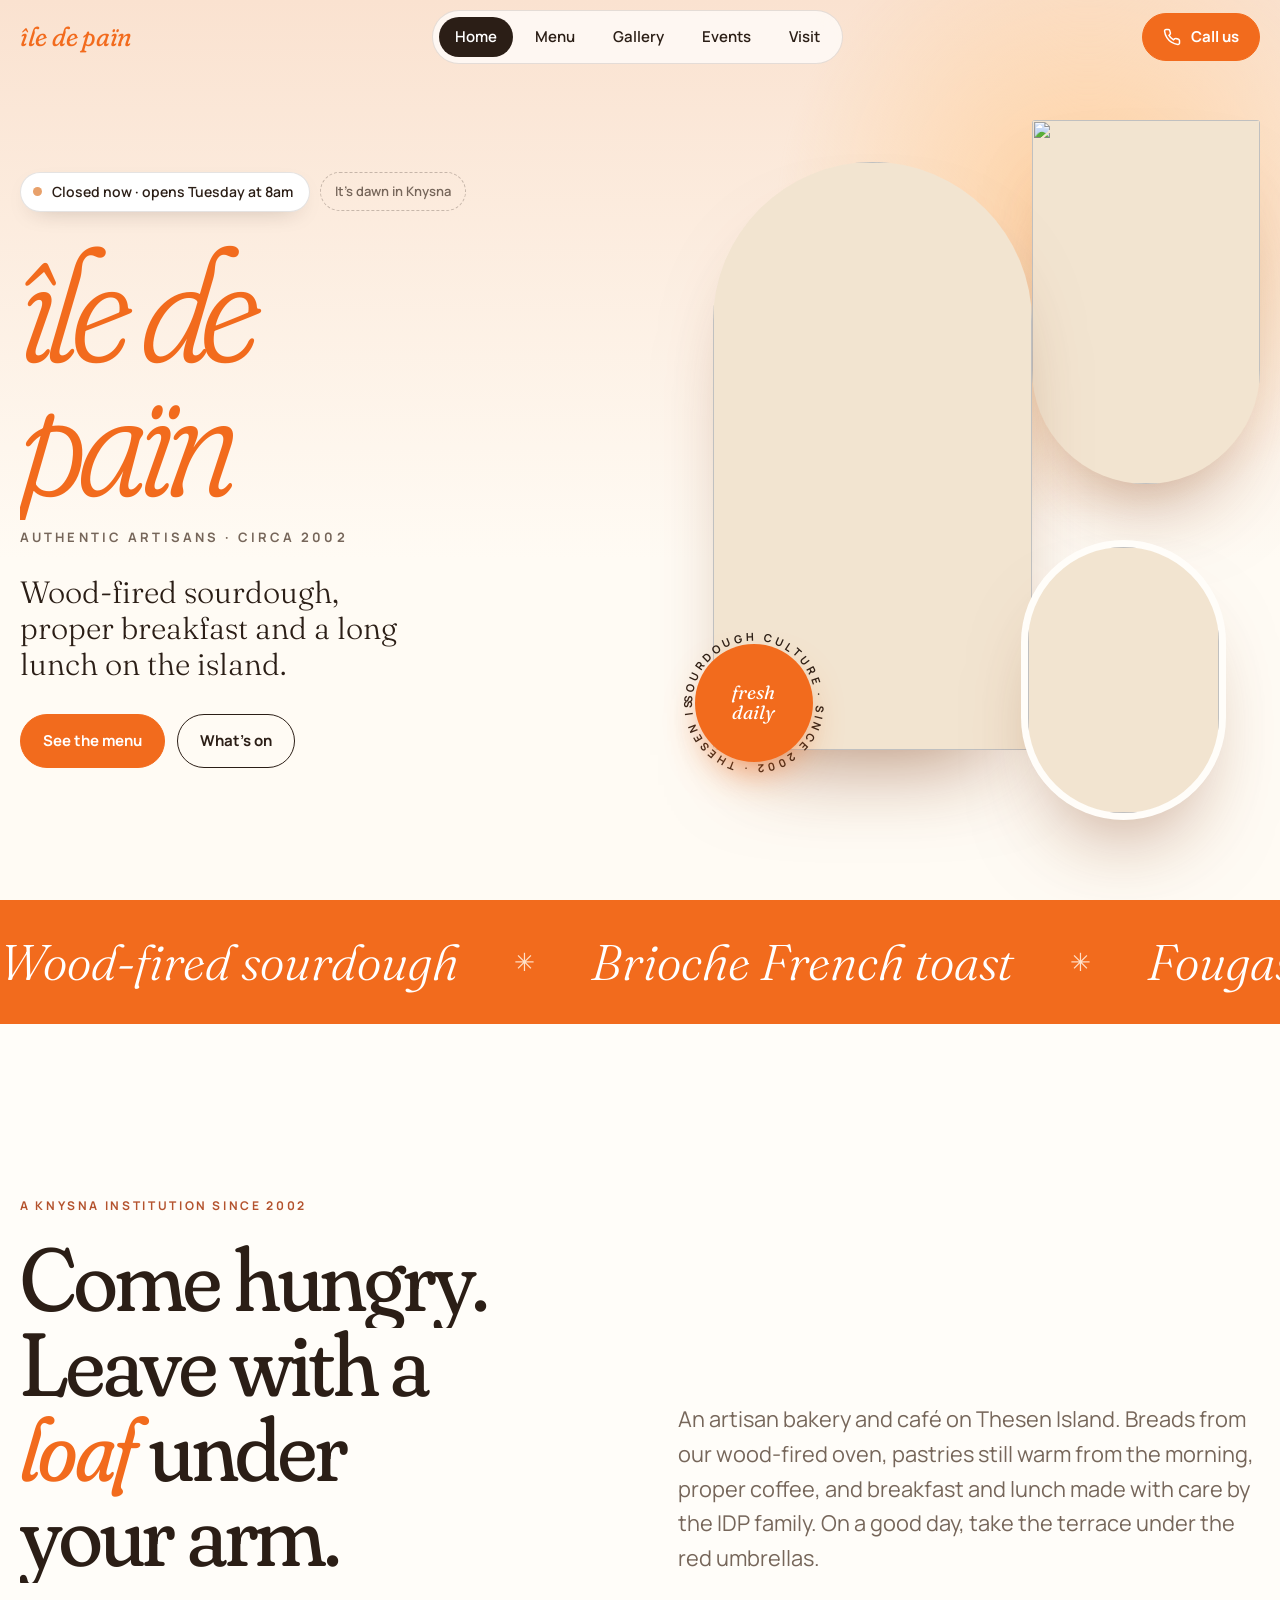
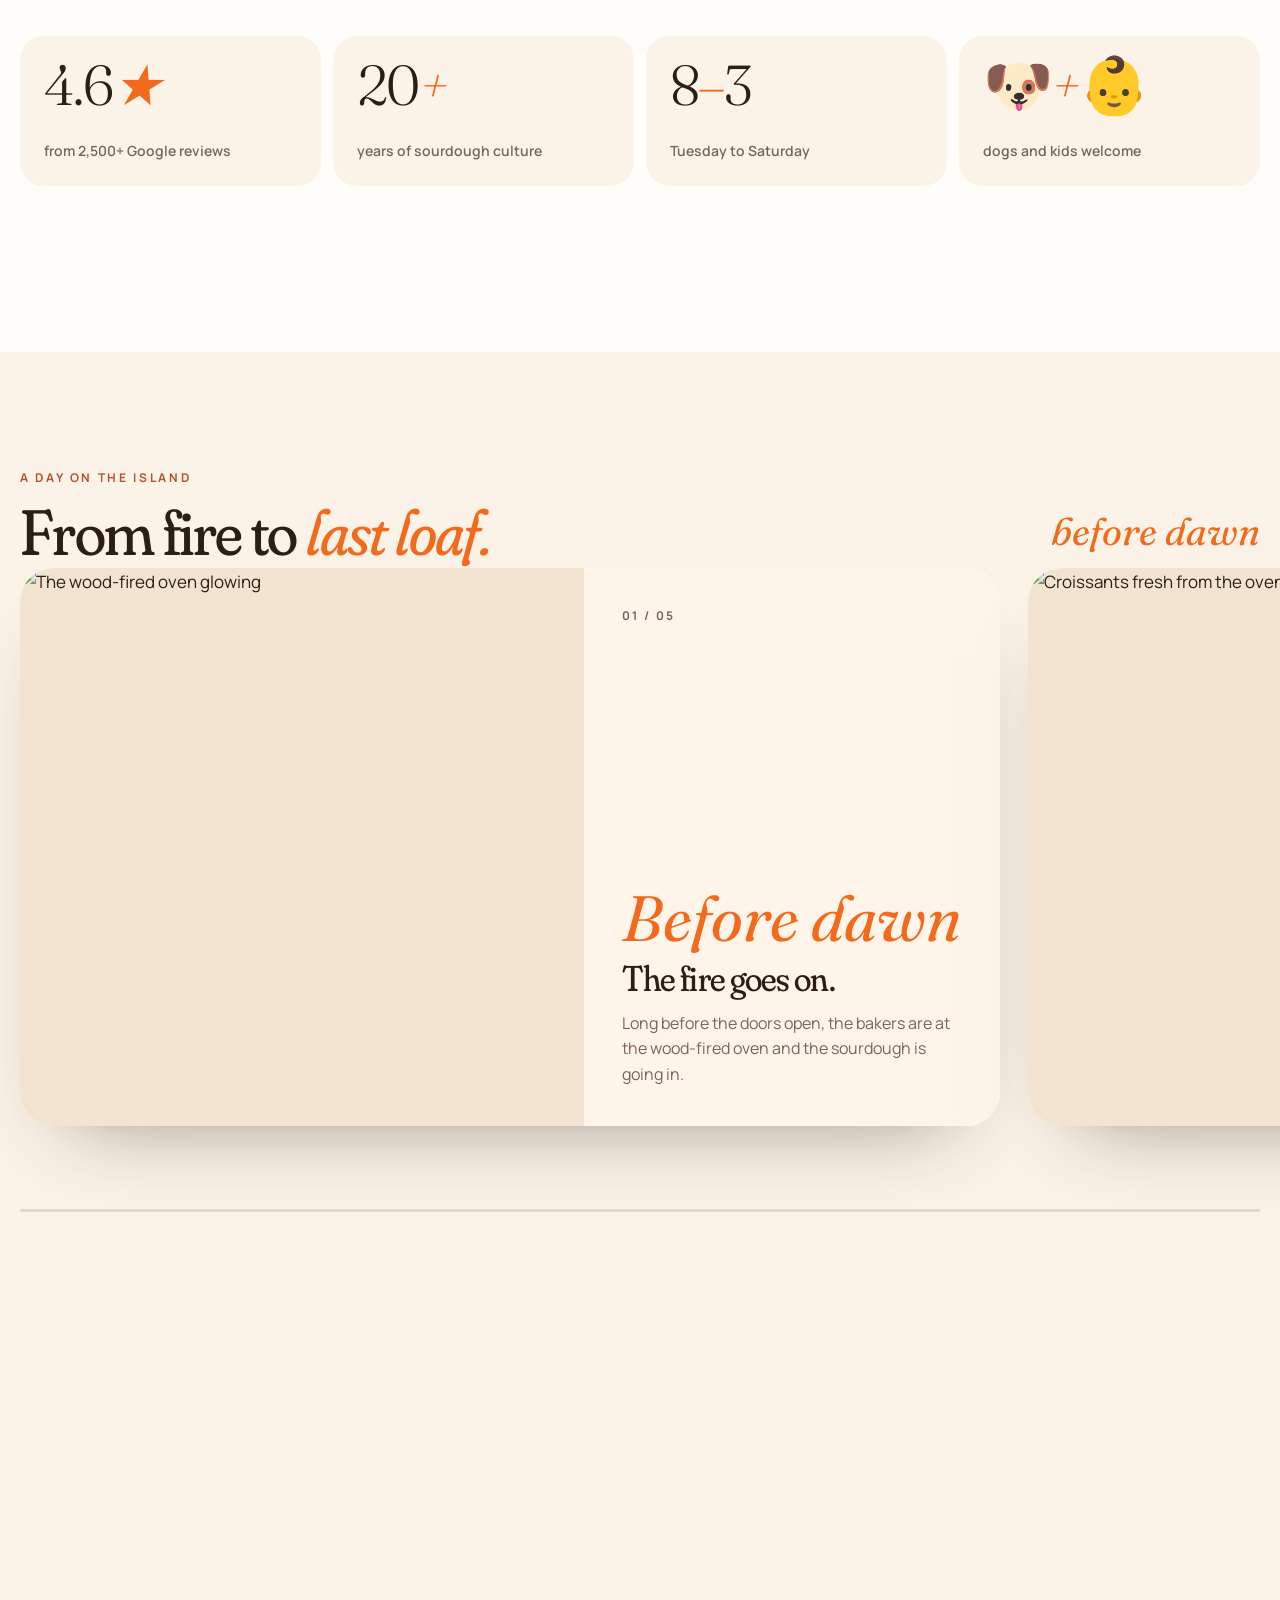
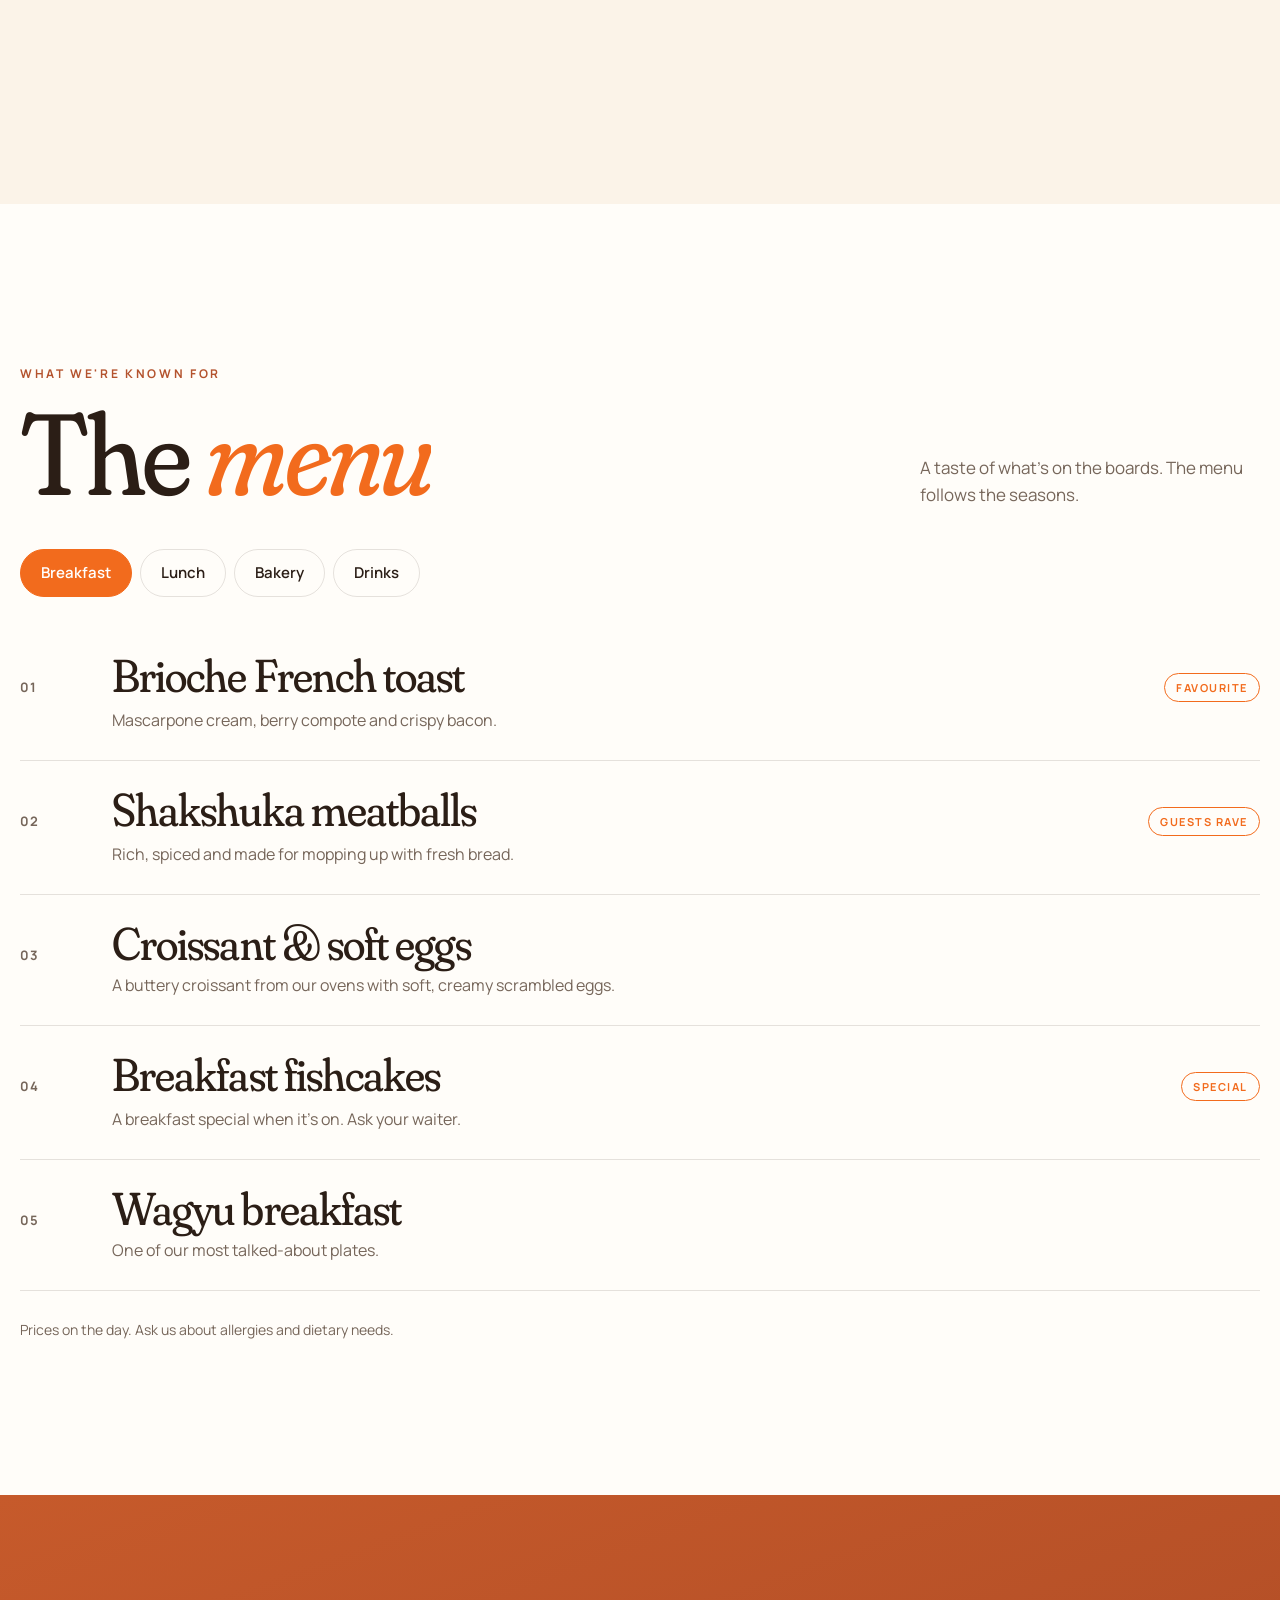
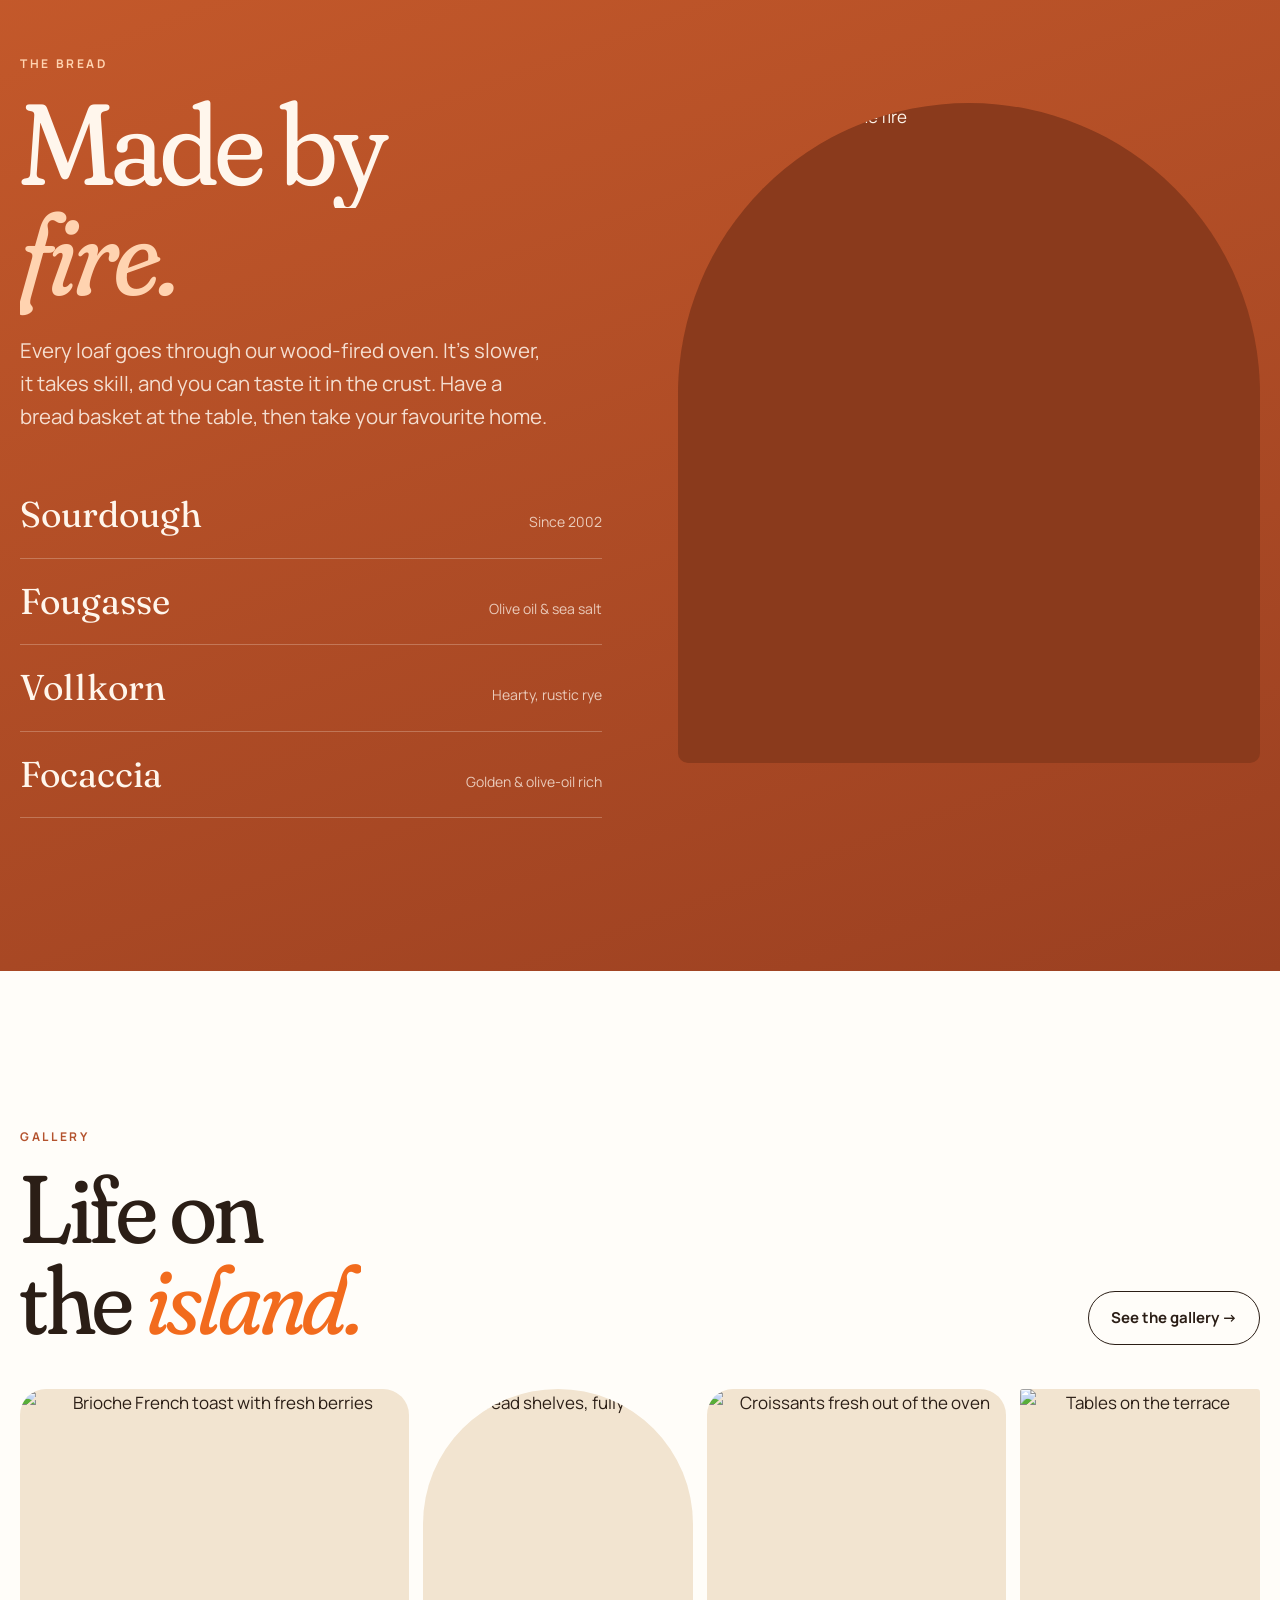
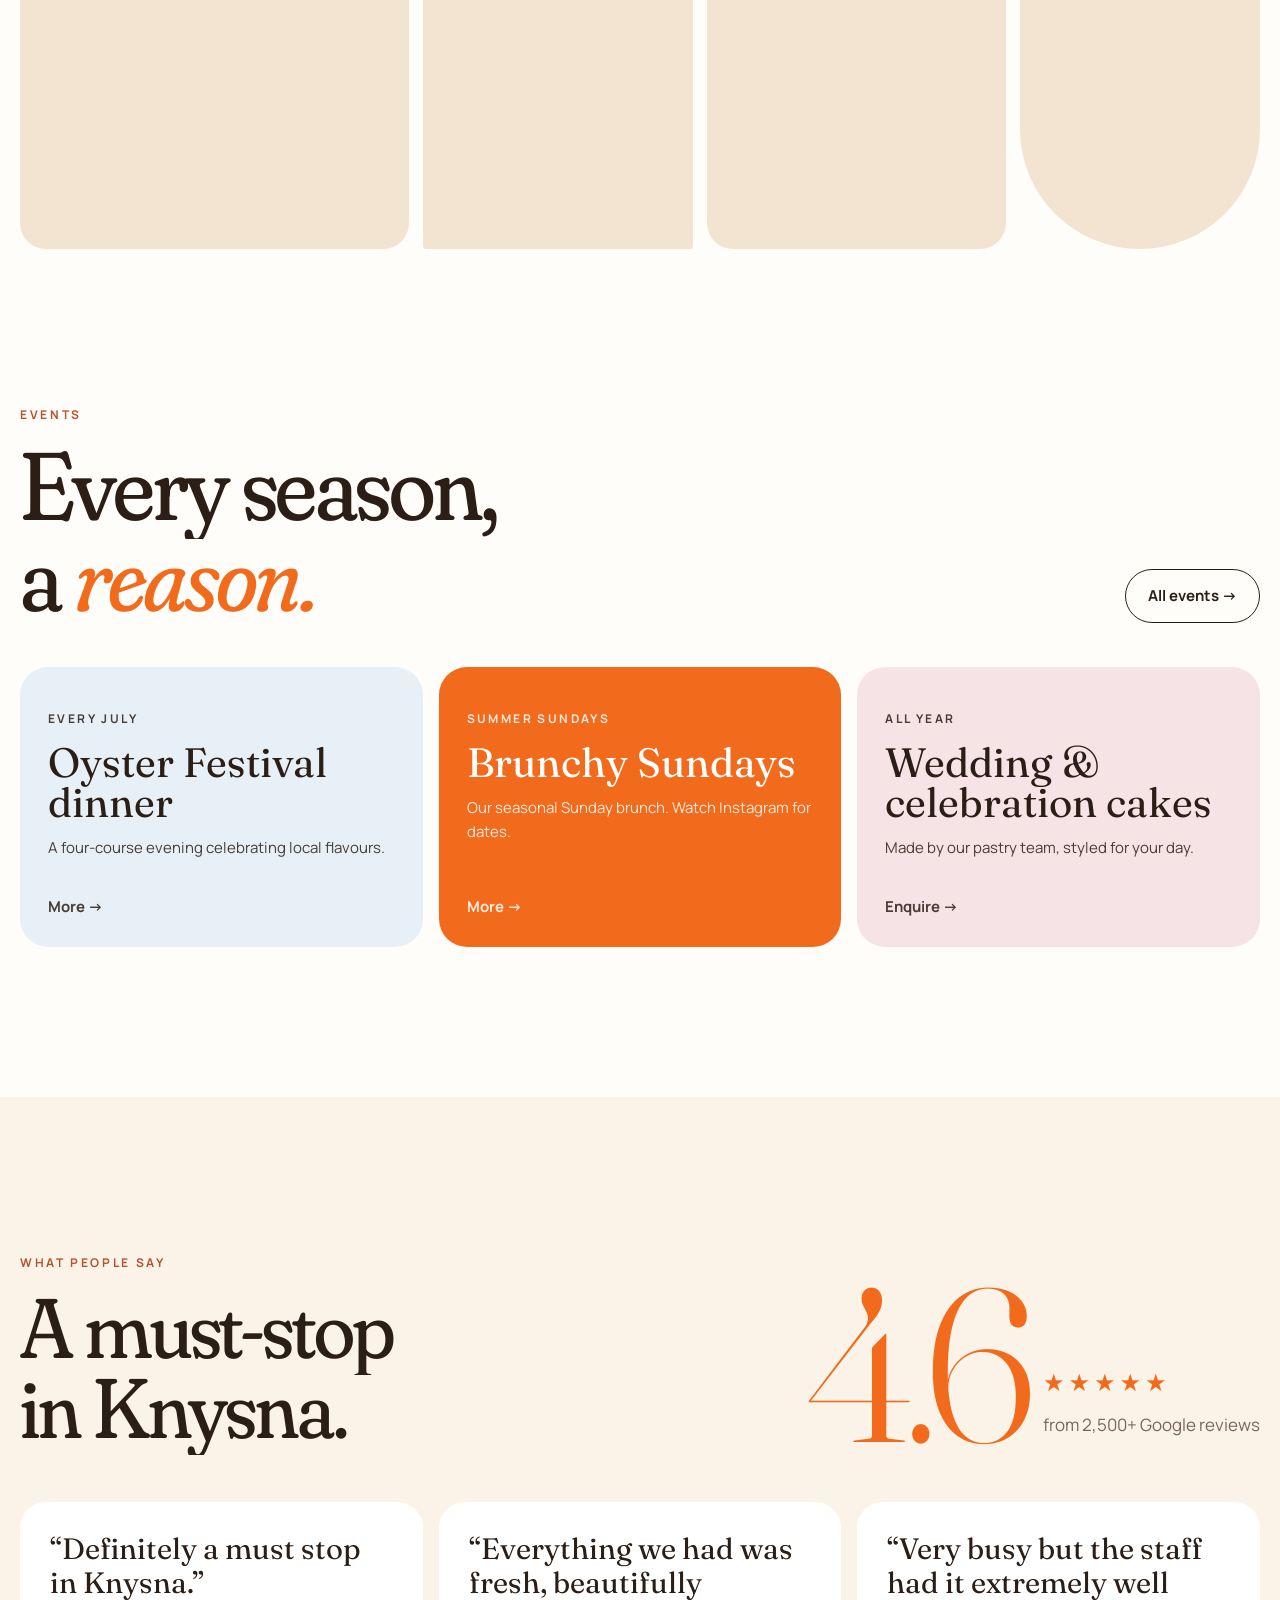
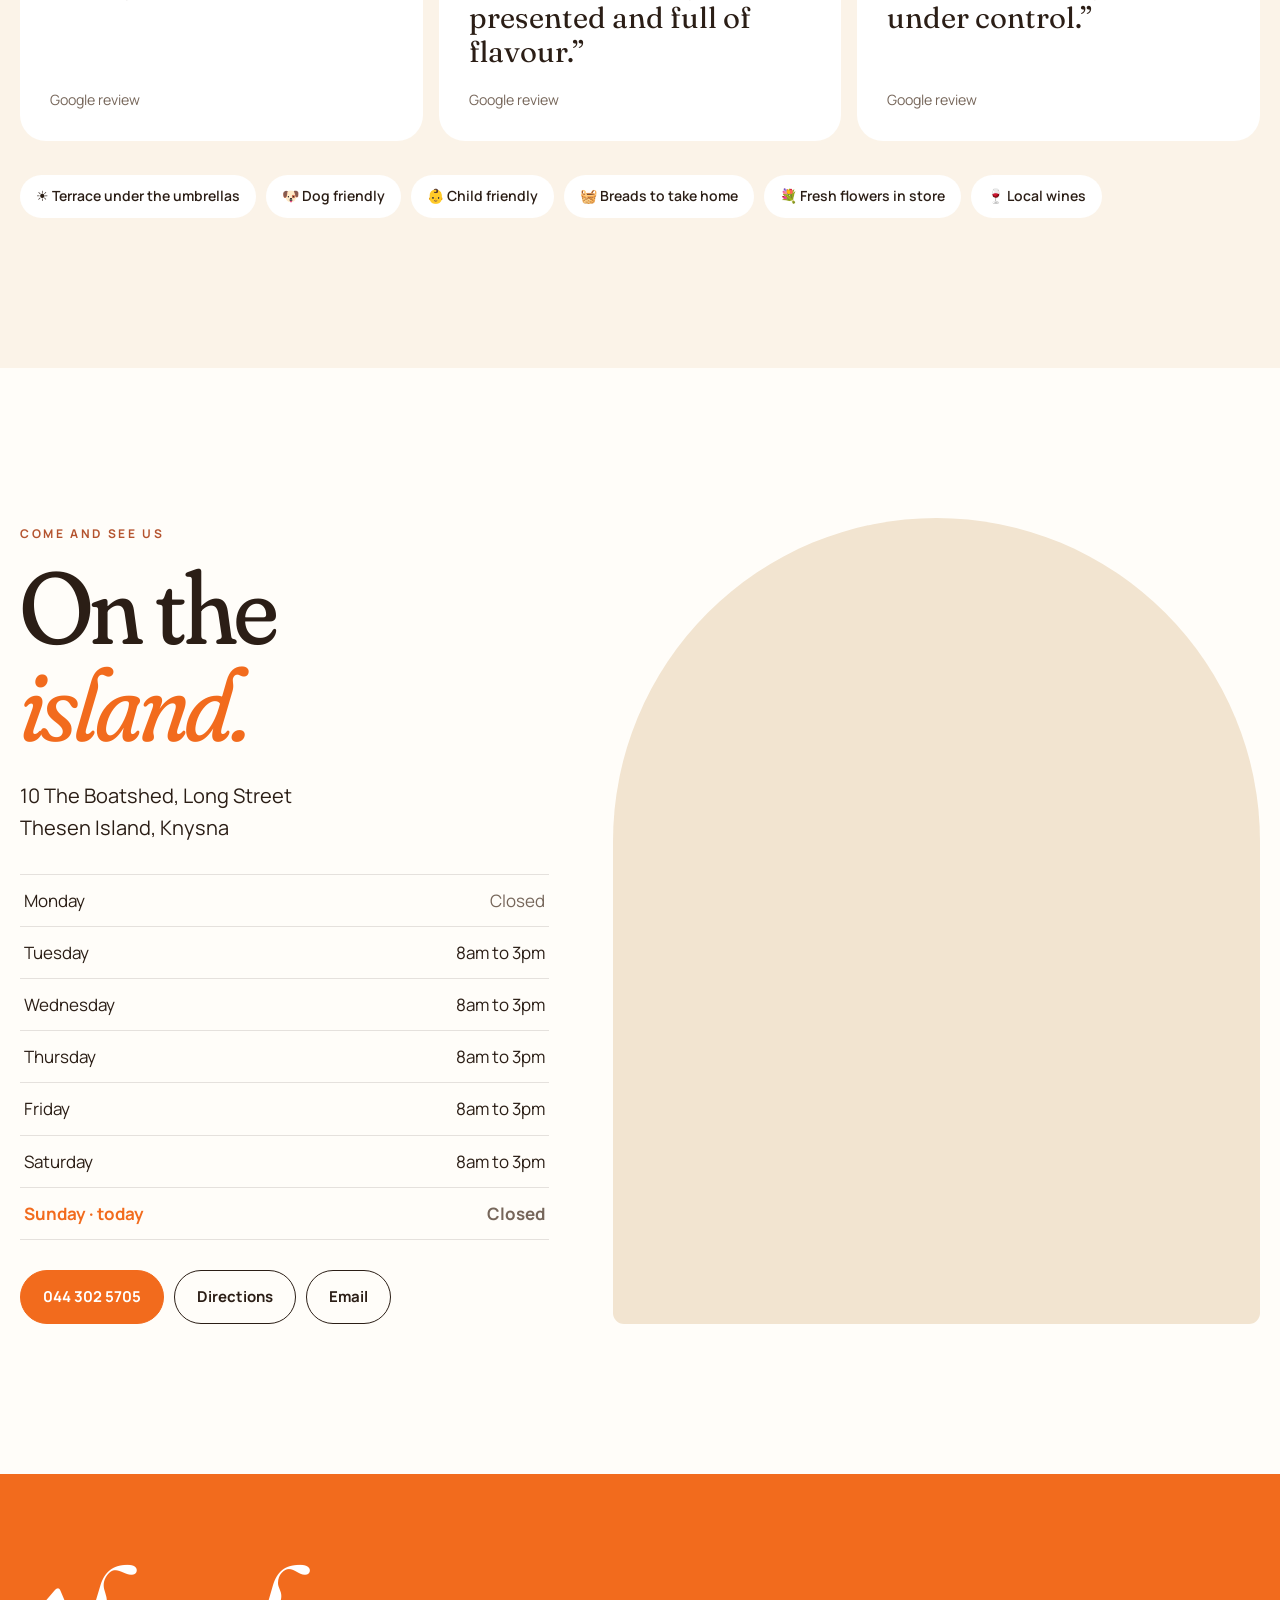
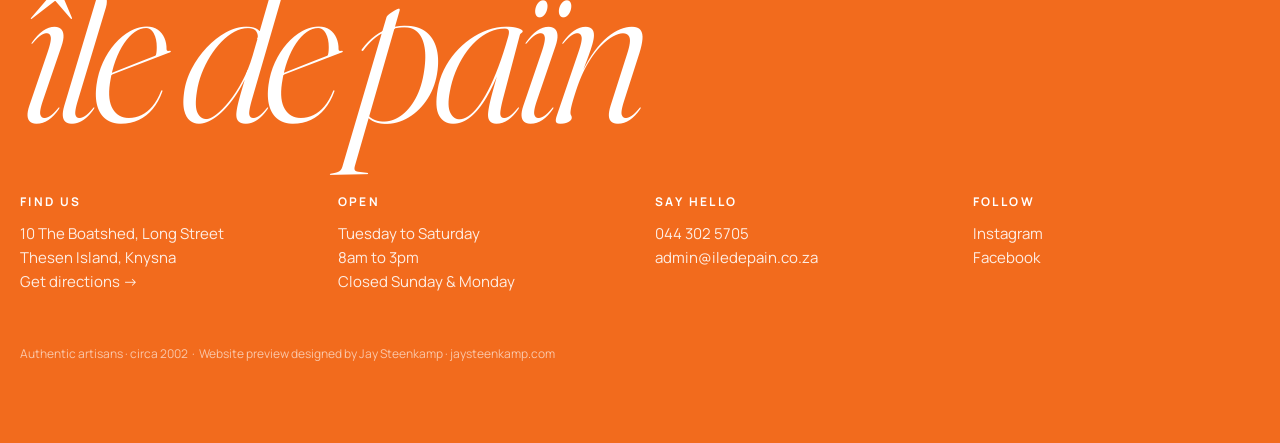
==== commit 6ffff69c: "Version 3: multi-page site with Gallery and Events - Shared header, mobile drawer, footer and quick-" ====
--- a/index.html
+++ b/index.html
@@ -5,247 +5,210 @@
 <meta name="viewport" content="width=device-width, initial-scale=1, viewport-fit=cover">
 <meta name="robots" content="noindex,nofollow">
 <title>île de païn · Artisan bakery & café, Thesen Island, Knysna</title>
-<meta name="description" content="Wood-fired breads, pastries, breakfast and lunch on Thesen Island, Knysna. Open Tuesday to Saturday, 8am to 3pm.">
-<link rel="icon" href="data:image/svg+xml,%3Csvg xmlns='http://www.w3.org/2000/svg' viewBox='0 0 64 64'%3E%3Crect width='64' height='64' rx='14' fill='%231A140F'/%3E%3Ctext x='32' y='44' font-family='Georgia' font-size='34' text-anchor='middle' fill='%23F3ECE1'%3Eï%3C/text%3E%3C/svg%3E">
+<meta name="description" content="Wood-fired sourdough, pastries, breakfast and lunch on Thesen Island, Knysna, since 2002. Open Tuesday to Saturday, 8am to 3pm.">
+<link rel="icon" href="data:image/svg+xml,%3Csvg xmlns='http://www.w3.org/2000/svg' viewBox='0 0 64 64'%3E%3Ccircle cx='32' cy='32' r='32' fill='%23F26B1D'/%3E%3Ctext x='32' y='42' font-family='Georgia' font-style='italic' font-size='26' text-anchor='middle' fill='%23fff'%3Eidp%3C/text%3E%3C/svg%3E">
 <link rel="preconnect" href="https://fonts.googleapis.com">
 <link rel="preconnect" href="https://fonts.gstatic.com" crossorigin>
 <link rel="stylesheet" href="https://fonts.googleapis.com/css2?family=Fraunces:ital,opsz,wght,SOFT@0,9..144,300..800,0..100;1,9..144,300..700,0..100&family=Manrope:wght@400;500;600;700&display=swap">
+<link rel="stylesheet" href="/assets/site.css">
 <style>
-:root{
-  --flour:#FFFDF9; --cream:#FBF3E8; --oat:#F2E4D0; --crust:#B4532E; --char:#2B1E16; --char-2:#3A2A20;
-  --ink:#2B1E16; --ink-2:#76665A; --ember:#F26B1D; --ember-2:#FFB37A; --leaf:#5C7A3E; --sky:#DCEBF5; --line:rgba(43,30,22,.12);
-  --f-d:"Fraunces",Georgia,"Times New Roman",serif; --f-b:"Manrope",system-ui,-apple-system,"Segoe UI",sans-serif;
-  --gut:max(20px, env(safe-area-inset-left, 0px)); --max:1240px;
-  color-scheme:light;
+.hero{position:relative;min-height:100vh;min-height:100svh;overflow:hidden;display:flex;align-items:center}
+.hero .sun{right:-10%;top:-12%}
+.hero .wrap{position:relative;z-index:2;width:100%;display:grid;grid-template-columns:1.05fr .95fr;gap:40px;align-items:center;padding-top:110px;padding-bottom:70px}
+@media (max-width:900px){.hero .wrap{grid-template-columns:1fr;padding-top:96px;gap:26px}}
+.hero .meta{display:flex;gap:10px;flex-wrap:wrap;align-items:center}
+.hero .sk{font-size:13px;font-weight:600;color:var(--ink-2);padding:8px 14px;border-radius:999px;border:1px dashed rgba(43,30,22,.25)}
+.hero h1{font-size:clamp(82px,12.5vw,196px);margin-top:26px;font-weight:300;font-style:italic;color:var(--ember);letter-spacing:-.05em;line-height:.84}
+.hero .since{font-size:13px;font-weight:700;letter-spacing:.24em;text-transform:uppercase;color:var(--ink-2);margin-top:20px}
+.hero .lede{font-family:var(--f-d);font-size:clamp(23px,2.4vw,32px);line-height:1.18;max-width:20ch;margin-top:26px;font-weight:300}
+.hero .ctas{display:flex;gap:12px;flex-wrap:wrap;margin-top:32px}
+.arches{position:relative;height:min(78vh,700px)}
+@media (max-width:900px){.arches{height:56vh;order:-1}}
+.arch{position:absolute;overflow:hidden;border-radius:999px 999px 30px 30px;box-shadow:0 50px 90px -45px rgba(120,50,10,.6);background:var(--oat);will-change:transform}
+.arch img{width:100%;height:100%;object-fit:cover;transform:scale(1.12);transition:transform 1.6s cubic-bezier(.2,.8,.2,1)}
+.loaded .arch img{transform:scale(1)}
+.arch.a{left:4%;top:6%;width:56%;height:84%;z-index:2}
+.arch.b{right:0;top:0;width:40%;height:52%;border-radius:30px 30px 999px 999px}
+.arch.c{right:6%;bottom:0;width:36%;height:40%;border-radius:999px;z-index:3;border:7px solid var(--flour)}
+.ring{position:absolute;left:-2%;bottom:6%;width:150px;height:150px;z-index:4}
+.ring .disc{position:absolute;inset:16px;border-radius:50%;background:var(--ember);color:#fff;display:grid;place-items:center;text-align:center;font-family:var(--f-d);font-style:italic;font-size:19px;line-height:1.05;box-shadow:0 18px 40px -14px rgba(242,107,29,.8)}
+.ring svg{position:absolute;inset:0;animation:spin 20s linear infinite}
+@keyframes spin{to{transform:rotate(360deg)}}
+@media (max-width:900px){.ring{width:120px;height:120px;left:auto;right:2%;bottom:-6%}.ring .disc{font-size:15px}}
+.marq{background:var(--ember);color:#fff;overflow:hidden;padding:22px 0;position:relative;z-index:3}
+.marq .t{display:flex;width:max-content;animation:marq 42s linear infinite}
+.marq span{font-family:var(--f-d);font-style:italic;font-weight:300;font-size:clamp(28px,4vw,50px);white-space:nowrap;padding-right:56px;display:inline-flex;align-items:center;gap:56px}
+.marq span:after{content:"✳";font-style:normal;font-size:.5em;color:#FFE0C8}
+@keyframes marq{to{transform:translateX(-50%)}}
+.intro{padding:clamp(90px,13vw,170px) 0}
+.intro .grid{display:grid;grid-template-columns:1fr 1fr;gap:clamp(30px,6vw,90px);align-items:end}
+@media (max-width:900px){.intro .grid{grid-template-columns:1fr}}
+.intro h2{font-size:clamp(50px,7vw,108px);margin-top:18px}
+.intro .big{font-size:clamp(19px,1.7vw,22px);color:var(--ink-2);max-width:46ch}
+.facts{display:grid;grid-template-columns:repeat(4,1fr);gap:12px;margin-top:60px}
+@media (max-width:900px){.facts{grid-template-columns:1fr 1fr}}
+.fact{background:var(--cream);border-radius:24px;padding:24px;min-height:150px;display:flex;flex-direction:column;justify-content:space-between}
+.fact b{font-family:var(--f-d);font-weight:300;font-size:clamp(42px,4.4vw,62px);line-height:.9;letter-spacing:-.03em}
+.fact b em{color:var(--ember)}
+.fact small{color:var(--ink-2);font-size:14px;font-weight:600}
+.day{position:relative;background:var(--cream)}
+.day .pin{position:sticky;top:0;height:100vh;height:100svh;overflow:hidden;display:flex;flex-direction:column;justify-content:center}
+.day .head{position:absolute;top:110px;left:0;right:0;z-index:2}
+.day .head .wrap{display:flex;justify-content:space-between;align-items:flex-end;gap:20px}
+.day h2{font-size:clamp(40px,5vw,72px)}
+.clock{font-family:var(--f-d);font-size:clamp(28px,3vw,40px);font-style:italic;color:var(--ember);min-width:4ch;text-align:right}
+.track{display:flex;gap:28px;padding:0 var(--gut);will-change:transform;margin-top:90px}
+.slide{flex:none;width:min(78vw,980px);height:min(62vh,560px);display:grid;grid-template-columns:1.15fr .85fr;border-radius:34px;overflow:hidden;background:#fff;box-shadow:0 40px 80px -50px rgba(43,30,22,.5)}
+.slide .ph{position:relative;overflow:hidden;background:var(--oat)}
+.slide .ph img{width:100%;height:100%;object-fit:cover}
+.slide .tx{padding:clamp(24px,3vw,44px);display:flex;flex-direction:column;justify-content:space-between;background:var(--tone,#fff)}
+.slide .time{font-family:var(--f-d);font-style:italic;font-size:clamp(44px,5vw,76px);line-height:.9;color:var(--ember)}
+.slide h3{font-size:clamp(28px,2.8vw,40px);line-height:1.02;margin-top:14px}
+.slide p{color:var(--ink-2);margin-top:14px;font-size:16px}
+.slide .n{font-size:12px;font-weight:700;letter-spacing:.2em;color:var(--ink-2)}
+.progress{position:absolute;left:var(--gut);right:var(--gut);bottom:40px;height:3px;background:var(--line);border-radius:3px;overflow:hidden}
+.progress i{display:block;height:100%;width:0;background:var(--ember)}
+@media (max-width:900px){
+  .day{height:auto!important}.day .pin{position:relative;height:auto;padding:110px 0 70px}
+  .day .head{position:static}.track{flex-direction:column;transform:none!important;margin-top:36px}
+  .slide{width:100%;height:auto;grid-template-columns:1fr}.slide .ph{aspect-ratio:4/3}.progress{display:none}
 }
-*{box-sizing:border-box}
-html{scroll-behavior:smooth}
-body{margin:0;background:var(--flour);color:var(--ink);font-family:var(--f-b);font-size:17px;line-height:1.6;overflow-x:hidden;-webkit-font-smoothing:antialiased}
-img{max-width:100%;display:block}
-a{color:inherit}
-h1,h2,h3{font-family:var(--f-d);font-weight:400;font-variation-settings:"SOFT" 100,"opsz" 144;margin:0;line-height:.95;letter-spacing:-.02em}
-p{margin:0}
-.wrap{max-width:var(--max);margin:0 auto;padding:0 var(--gut)}
-.eyebrow{font-size:12px;font-weight:700;letter-spacing:.2em;text-transform:uppercase;color:var(--crust)}
-:focus-visible{outline:2px solid var(--ember);outline-offset:3px;border-radius:6px}
-.btn{display:inline-flex;align-items:center;gap:10px;border-radius:999px;padding:14px 22px;font-weight:700;font-size:15px;text-decoration:none;border:1.5px solid currentColor;transition:transform .25s ease,background .25s ease,color .25s ease;cursor:pointer;background:transparent}
-.btn:hover{transform:translateY(-2px)}
-.btn.fill{background:var(--ember);border-color:var(--ember);color:#fff}
-.btn.fill:hover{background:#c94f1d;border-color:#c94f1d}
-.btn svg{width:18px;height:18px}
-
-/* nav */
-.nav{position:fixed;inset:0 0 auto 0;z-index:50;transition:background .35s ease,color .35s ease,box-shadow .35s;color:var(--ink)}
-.logo{color:var(--ember);font-style:italic}
-.nav .wrap{display:flex;align-items:center;justify-content:space-between;height:72px;gap:16px}
-.nav.solid{background:color-mix(in srgb,var(--flour) 90%,transparent);backdrop-filter:blur(12px);color:var(--ink);box-shadow:0 1px 0 var(--line)}
-.logo{font-family:var(--f-d);font-size:26px;text-decoration:none;letter-spacing:-.01em;font-variation-settings:"SOFT" 100,"opsz" 72}
-.nav ul{display:flex;gap:28px;list-style:none;margin:0;padding:0;font-weight:600;font-size:15px}
-.nav ul a{text-decoration:none;opacity:.85}
-.nav ul a:hover{opacity:1}
-.nav .btn{padding:10px 18px}
-@media (max-width:820px){ .nav ul{display:none} }
-
-/* hero */
-.hero{position:relative;min-height:100vh;min-height:100svh;color:var(--ink);background:linear-gradient(180deg,var(--sky) 0%,var(--flour) 58%);overflow:hidden;display:flex;align-items:flex-end}
-.hero .bg{position:absolute;right:var(--gut);top:110px;width:min(46vw,620px);height:calc(100% - 200px);border-radius:999px 999px 36px 36px;background:url(https://images.unsplash.com/photo-1598390475281-9eb7782fb4cf?w=1400&q=72&auto=format&fit=crop) center/cover;box-shadow:0 50px 100px -50px rgba(120,50,10,.55);will-change:transform}
-.hero .shade{display:none}
-.hero .tag2{position:absolute;right:calc(var(--gut) + min(46vw,620px) - 70px);top:calc(110px + 34%);z-index:3;width:150px;height:150px;border-radius:50%;background:var(--ember);color:#fff;display:grid;place-items:center;text-align:center;font-family:var(--f-d);font-style:italic;font-size:21px;line-height:1.05;box-shadow:0 20px 40px -16px rgba(242,107,29,.7);transform:rotate(-10deg)}
-@media (max-width:820px){.hero .bg{left:var(--gut);right:var(--gut);width:auto;top:96px;height:38vh;border-radius:200px 200px 28px 28px}.hero .tag2{right:calc(var(--gut) + 10px);left:auto;top:calc(96px + 38vh - 90px);width:116px;height:116px;font-size:17px}}
-#embers{position:absolute;inset:0;width:100%;height:100%;pointer-events:none}
-.hero .wrap{position:relative;z-index:2;width:100%;padding-bottom:clamp(40px,7vw,90px);padding-top:120px}
-.status{display:inline-flex;align-items:center;gap:10px;background:#fff;border:1px solid var(--line);box-shadow:0 8px 24px -14px rgba(43,30,22,.4);border-radius:999px;padding:8px 16px 8px 12px;font-size:14px;font-weight:600}
-.status i{width:9px;height:9px;border-radius:50%;background:#2FB45A;box-shadow:0 0 0 0 rgba(47,180,90,.7);animation:pulse 2s infinite}
-.status.closed i{background:#E8A16B;animation:none}
-@keyframes pulse{70%{box-shadow:0 0 0 10px rgba(123,216,143,0)}100%{box-shadow:0 0 0 0 rgba(123,216,143,0)}}
-.hero h1{font-size:clamp(72px,13vw,200px);margin-top:22px;font-weight:300;letter-spacing:-.045em;color:var(--ember);font-style:italic;max-width:9ch;line-height:.86}
-.hero .since{font-size:13px;font-weight:700;letter-spacing:.22em;text-transform:uppercase;color:var(--ink-2);margin-top:18px}
-.hero h1 .w{display:inline-block;overflow:hidden;vertical-align:top;padding-bottom:.1em;margin-bottom:-.12em}
-.hero h1 .w span{display:inline-block;transform:translateY(105%);animation:rise 1.1s cubic-bezier(.2,.8,.2,1) forwards}
-.hero h1 .w:nth-child(2) span{animation-delay:.12s}.hero h1 .w:nth-child(3) span{animation-delay:.24s}
-@keyframes rise{to{transform:none}}
-.hero .row{display:flex;justify-content:space-between;align-items:flex-end;gap:30px;flex-wrap:wrap;margin-top:28px}
-.hero .lede{font-family:var(--f-d);font-size:clamp(22px,2.6vw,32px);line-height:1.2;max-width:22ch;font-style:italic;font-weight:300;opacity:0;animation:fade 1s .6s forwards}
-.hero .ctas{display:flex;gap:12px;flex-wrap:wrap;opacity:0;animation:fade 1s .8s forwards}
-.hero .btn:not(.fill){color:var(--ink)}
-.hero .row{max-width:min(100%,560px)}
-@media (min-width:821px){.hero .wrap{padding-right:calc(min(46vw,620px) + 40px)}}
-@media (max-width:820px){.hero{align-items:flex-end}.hero .wrap{padding-top:calc(96px + 38vh + 20px)}.hero h1{font-size:clamp(64px,19vw,110px)}}
-@keyframes fade{to{opacity:1}}
-.scrolly{position:absolute;right:var(--gut);top:50%;z-index:2;writing-mode:vertical-rl;font-size:11px;letter-spacing:.3em;text-transform:uppercase;opacity:.6}
-@media (max-width:700px){.scrolly{display:none}}
-
-/* marquee */
-.marq{background:var(--ember);color:#fff;overflow:hidden;padding:22px 0}
-.marq .t{display:flex;width:max-content;animation:marq 40s linear infinite}
-.marq span{font-family:var(--f-d);font-style:italic;font-weight:300;font-size:clamp(28px,4vw,48px);white-space:nowrap;padding-right:56px;display:inline-flex;align-items:center;gap:56px}
-.marq span:after{content:"✳";font-style:normal;font-size:.5em;color:#FFE2CC}
-@keyframes marq{to{transform:translateX(-50%)}}
-
-/* intro */
-section{position:relative}
-.intro{padding:clamp(80px,12vw,160px) 0}
-.intro .grid{display:grid;grid-template-columns:1.1fr .9fr;gap:clamp(30px,6vw,90px);align-items:center}
-@media (max-width:860px){.intro .grid{grid-template-columns:1fr}}
-.intro h2{font-size:clamp(46px,6.6vw,96px);margin-top:18px}
-.intro h2 em{color:var(--ember);font-style:italic}
-.intro p.big{font-size:clamp(19px,1.7vw,22px);color:var(--ink-2);margin-top:28px;max-width:46ch}
-.facts{display:grid;grid-template-columns:repeat(3,1fr);gap:1px;background:var(--line);border:1px solid var(--line);border-radius:22px;overflow:hidden;margin-top:40px}
-.facts div{background:var(--flour);padding:20px}
-.facts b{display:block;font-family:var(--f-d);font-size:clamp(30px,3.4vw,42px);font-weight:400;line-height:1}
-.facts small{color:var(--ink-2);font-size:13px;line-height:1.3;display:block;margin-top:6px}
-@media (max-width:520px){.facts div{padding:16px 12px}.facts b{font-size:26px}.facts small{font-size:12px}}
-.stack{position:relative;aspect-ratio:4/5}
-.stack .ph{position:absolute;border-radius:28px;overflow:hidden;box-shadow:0 40px 80px -40px rgba(30,15,5,.6)}
-.stack .ph img{width:100%;height:100%;object-fit:cover}
-.stack .a{inset:0 18% 14% 0}
-.stack .b{inset:46% 0 0 38%;border:8px solid var(--flour)}
-.stamp{position:absolute;left:-22px;bottom:4%;width:132px;height:132px;border-radius:50%;background:var(--ember);color:#fff;display:grid;place-items:center;text-align:center;font-family:var(--f-d);font-style:italic;font-size:18px;line-height:1.05;animation:spin 18s linear infinite;z-index:3}
-.stamp svg{position:absolute;inset:0}
-@keyframes spin{to{transform:rotate(360deg)}}
-.stamp b{animation:spin 18s linear infinite reverse;font-weight:400;display:block}
-
-/* menu */
-.menu{background:var(--cream);padding:clamp(80px,11vw,150px) 0}
+.menu{padding:clamp(90px,12vw,160px) 0;position:relative}
 .menu .head{display:flex;justify-content:space-between;align-items:flex-end;gap:24px;flex-wrap:wrap}
-.menu h2{font-size:clamp(52px,8vw,120px)}
-.menu h2 em{font-style:italic;color:var(--crust)}
-.tabs{display:flex;gap:8px;margin-top:40px;overflow-x:auto;scrollbar-width:none;padding-bottom:2px}.tabs::-webkit-scrollbar{display:none}.tab{flex:none}
-.tab{border:1.5px solid var(--line);background:transparent;border-radius:999px;padding:11px 20px;font:600 15px var(--f-b);color:var(--ink);cursor:pointer;transition:all .2s}
+.menu h2{font-size:clamp(60px,9vw,140px)}
+.tabs{display:flex;gap:8px;margin-top:40px;overflow-x:auto;scrollbar-width:none}
+.tabs::-webkit-scrollbar{display:none}
+.tab{flex:none;border:1.5px solid var(--line);background:transparent;border-radius:999px;padding:11px 20px;font-weight:600;font-size:15px;cursor:pointer;transition:all .2s}
 .tab[aria-selected="true"]{background:var(--ember);color:#fff;border-color:var(--ember)}
-.panel{display:none;margin-top:36px;grid-template-columns:1fr 1fr;gap:0 clamp(30px,5vw,80px)}
-.panel.on{display:grid;animation:fade .5s}
-@media (max-width:760px){.panel{grid-template-columns:1fr}}
-.item{padding:22px 0;border-bottom:1px solid var(--line);display:grid;grid-template-columns:1fr auto;gap:4px 18px}
-.item h3{font-size:clamp(24px,2.4vw,30px);line-height:1.1;letter-spacing:-.01em;font-variation-settings:"SOFT" 100,"opsz" 48}
-.item p{grid-column:1/-1;color:var(--ink-2);font-size:16px}
-.tag{align-self:start;font-size:11px;font-weight:700;letter-spacing:.14em;text-transform:uppercase;color:var(--ember);border:1px solid currentColor;border-radius:999px;padding:4px 10px;white-space:nowrap;margin-top:6px}
-.menu .note{margin-top:30px;color:var(--ink-2);font-size:14px}
-
-/* fire */
-.fire{background:linear-gradient(160deg,#C2582B,#9E4322);color:#FFF6EC;padding:clamp(80px,12vw,160px) 0;overflow:hidden}
+.panel{display:none;margin-top:30px}
+.panel.on{display:block;animation:fade .5s}
+.item{display:grid;grid-template-columns:70px 1fr auto;gap:10px 22px;align-items:baseline;padding:26px 0;border-bottom:1px solid var(--line);position:relative;transition:padding .35s cubic-bezier(.2,.8,.2,1)}
+.item:hover{padding-left:14px}
+.item .no{font-size:13px;font-weight:700;color:var(--ink-2);letter-spacing:.1em}
+.item h3{font-size:clamp(30px,3.6vw,52px);line-height:1;letter-spacing:-.02em;transition:color .25s}
+.item:hover h3{color:var(--ember)}
+.item p{grid-column:2/-1;color:var(--ink-2);font-size:16px;margin-top:-4px}
+.tag{font-size:11px;font-weight:700;letter-spacing:.14em;text-transform:uppercase;color:var(--ember);border:1px solid currentColor;border-radius:999px;padding:5px 11px;white-space:nowrap}
+@media (max-width:700px){.item{grid-template-columns:1fr auto}.item .no{display:none}.item p{grid-column:1/-1}}
+.peek{position:fixed;left:0;top:0;width:260px;height:320px;border-radius:999px 999px 24px 24px;overflow:hidden;pointer-events:none;z-index:40;opacity:0;transform:translate(-50%,-50%) scale(.7) rotate(-6deg);transition:opacity .25s,transform .35s cubic-bezier(.2,.8,.2,1);box-shadow:0 40px 80px -30px rgba(43,30,22,.6)}
+.peek.on{opacity:1;transform:translate(-50%,-50%) scale(1) rotate(-4deg)}
+.peek img{width:100%;height:100%;object-fit:cover}
+@media (hover:none){.peek{display:none}}
+.menu .note{margin-top:28px;color:var(--ink-2);font-size:14px}
+.fire{background:linear-gradient(160deg,#C65A2B,#9B4021);color:#FFF6EC;padding:clamp(90px,12vw,160px) 0;overflow:hidden;position:relative}
 .fire .grid{display:grid;grid-template-columns:1fr 1fr;gap:clamp(30px,6vw,90px);align-items:center}
-@media (max-width:860px){.fire .grid{grid-template-columns:1fr}}
-.fire h2{font-size:clamp(52px,8vw,120px)}
+@media (max-width:900px){.fire .grid{grid-template-columns:1fr}}
+.fire h2{font-size:clamp(60px,9vw,140px)}
 .fire h2 em{font-style:italic;color:#FFD3B0}
-.fire p{color:rgba(255,246,236,.85);font-size:clamp(18px,1.6vw,21px);margin-top:26px;max-width:44ch}
-.breads{margin-top:40px;display:grid;gap:12px}
-.bread{display:flex;justify-content:space-between;align-items:baseline;gap:16px;border-bottom:1px solid rgba(255,246,236,.25);padding-bottom:12px}
-.bread b{font-family:var(--f-d);font-weight:400;font-size:clamp(24px,2.6vw,32px)}
+.fire p{color:rgba(255,246,236,.86);font-size:clamp(18px,1.6vw,21px);margin-top:26px;max-width:44ch}
+.breads{margin-top:40px;display:grid}
+.bread{display:flex;justify-content:space-between;align-items:baseline;gap:16px;border-bottom:1px solid rgba(255,246,236,.25);padding:14px 0}
+.bread b{font-family:var(--f-d);font-weight:400;font-size:clamp(26px,2.8vw,36px)}
 .bread span{color:rgba(255,246,236,.75);font-size:14px;text-align:right}
-.reel{position:relative;height:clamp(420px,60vw,640px);border-radius:30px;overflow:hidden}
+.reel{position:relative;height:clamp(440px,60vw,660px);border-radius:999px 999px 34px 34px;overflow:hidden;background:#8a3a1c}
 .reel img{position:absolute;inset:0;width:100%;height:100%;object-fit:cover;opacity:0;transform:scale(1.06);transition:opacity 1.2s ease,transform 6s ease}
 .reel img.on{opacity:1;transform:scale(1)}
-.reel .cap{position:absolute;left:18px;bottom:18px;background:rgba(18,13,9,.6);backdrop-filter:blur(8px);border-radius:999px;padding:8px 14px;font-size:13px;font-weight:600}
-
-/* reviews */
-.love{padding:clamp(80px,11vw,150px) 0}
+#embers{position:absolute;inset:0;width:100%;height:100%;pointer-events:none}
+.teaser{padding:clamp(90px,12vw,150px) 0}
+.teaser .head{display:flex;justify-content:space-between;align-items:flex-end;gap:20px;flex-wrap:wrap}
+.teaser h2{font-size:clamp(54px,7.5vw,112px)}
+.strip{display:grid;grid-template-columns:1.3fr .9fr 1fr .8fr;gap:14px;margin-top:44px;height:clamp(300px,36vw,460px)}
+.strip button{border:0;padding:0;border-radius:26px;overflow:hidden;cursor:zoom-in;background:var(--oat)}
+.strip button:nth-child(2){border-radius:999px 999px 26px 26px}
+.strip button:nth-child(4){border-radius:26px 26px 999px 999px}
+.strip img{width:100%;height:100%;object-fit:cover;transition:transform .8s cubic-bezier(.2,.8,.2,1)}
+.strip button:hover img{transform:scale(1.06)}
+@media (max-width:760px){.strip{grid-template-columns:1fr 1fr;height:auto}.strip button{aspect-ratio:3/4}}
+.evs{display:grid;grid-template-columns:repeat(3,1fr);gap:16px;margin-top:44px}
+@media (max-width:900px){.evs{grid-template-columns:1fr}}
+.evc{border-radius:28px;padding:28px;min-height:280px;display:flex;flex-direction:column;justify-content:space-between;text-decoration:none;transition:transform .35s cubic-bezier(.2,.8,.2,1)}
+.evc:hover{transform:translateY(-6px) rotate(-.6deg)}
+.evc .when{font-size:12px;font-weight:700;letter-spacing:.2em;text-transform:uppercase}
+.evc b{font-family:var(--f-d);font-weight:400;font-size:clamp(34px,3.2vw,46px);line-height:.98;display:block;margin-top:14px}
+.evc span{font-size:15px;opacity:.85;margin-top:14px;display:block}
+.evc .go{margin-top:20px;font-weight:700}
+.love{padding:clamp(90px,12vw,150px) 0;background:var(--cream)}
 .love .top{display:flex;align-items:flex-end;gap:30px;flex-wrap:wrap;justify-content:space-between}
 .score{display:flex;align-items:flex-end;gap:18px}
-.score b{font-family:var(--f-d);font-weight:300;font-size:clamp(110px,16vw,210px);line-height:.8;letter-spacing:-.05em}
+.score b{font-family:var(--f-d);font-weight:300;font-size:clamp(120px,17vw,230px);line-height:.78;letter-spacing:-.06em;color:var(--ember)}
 .score div{padding-bottom:10px}
 .stars{color:var(--ember);font-size:24px;letter-spacing:4px}
-.quotes{display:grid;grid-template-columns:repeat(3,1fr);gap:18px;margin-top:50px}
-@media (max-width:860px){.quotes{grid-template-columns:1fr}}
-.q{background:var(--cream);border-radius:24px;padding:28px;display:flex;flex-direction:column;gap:18px;transition:transform .3s}
-.q:hover{transform:translateY(-4px) rotate(-.4deg)}
-.q p{font-family:var(--f-d);font-size:clamp(22px,2.2vw,27px);line-height:1.2;font-variation-settings:"SOFT" 100,"opsz" 48}
+.quotes{display:grid;grid-template-columns:repeat(3,1fr);gap:16px;margin-top:54px}
+@media (max-width:900px){.quotes{grid-template-columns:1fr}}
+.q{background:#fff;border-radius:26px;padding:30px;display:flex;flex-direction:column;gap:20px}
+.q p{font-family:var(--f-d);font-size:clamp(24px,2.3vw,30px);line-height:1.16}
 .q small{color:var(--ink-2);margin-top:auto}
 .extras{display:flex;gap:10px;flex-wrap:wrap;margin-top:34px}
-.extras span{border:1.5px solid var(--line);border-radius:999px;padding:10px 16px;font-weight:600;font-size:14px}
-
-/* visit */
-.visit{background:var(--cream);padding:clamp(80px,11vw,150px) 0}
+.extras span{background:#fff;border-radius:999px;padding:10px 16px;font-weight:600;font-size:14px}
+.visit{padding:clamp(90px,12vw,150px) 0}
 .visit .grid{display:grid;grid-template-columns:.9fr 1.1fr;gap:clamp(30px,5vw,70px)}
-@media (max-width:860px){.visit .grid{grid-template-columns:1fr}}
-.visit h2{font-size:clamp(52px,7.5vw,110px)}
-.visit h2 em{font-style:italic;color:var(--crust)}
-.addr{margin-top:26px;font-size:19px}
+@media (max-width:900px){.visit .grid{grid-template-columns:1fr}}
+.visit h2{font-size:clamp(60px,8vw,124px)}
+.addr{margin-top:26px;font-size:20px}
 .hours{margin-top:30px;border-top:1px solid var(--line)}
 .hours div{display:flex;justify-content:space-between;padding:12px 4px;border-bottom:1px solid var(--line)}
 .hours div.today{font-weight:700;color:var(--ember)}
 .hours div.closed span:last-child{color:var(--ink-2)}
-.visit .ctas{display:flex;gap:12px;flex-wrap:wrap;margin-top:30px}
-.map{border-radius:28px;overflow:hidden;min-height:440px;background:var(--oat);position:relative}
-.map iframe{position:absolute;inset:0;width:100%;height:100%;border:0;filter:grayscale(.3) sepia(.15)}
-.events{margin-top:60px;display:grid;grid-template-columns:repeat(3,1fr);gap:14px}
-@media (max-width:760px){.events{grid-template-columns:1fr}}
-.ev{border:1.5px solid var(--line);border-radius:22px;padding:22px}
-.ev b{font-family:var(--f-d);font-weight:400;font-size:26px;display:block;line-height:1.1}
-.ev span{color:var(--ink-2);font-size:15px}
-
-footer{background:var(--ember);color:rgba(255,255,255,.85);padding:70px 0 calc(110px + env(safe-area-inset-bottom,0px))}
-footer .big{font-family:var(--f-d);font-weight:300;font-style:italic;color:#fff;font-size:clamp(64px,14vw,200px);line-height:.85;letter-spacing:-.045em}
-footer .row{display:flex;justify-content:space-between;gap:20px;flex-wrap:wrap;margin-top:40px;font-size:15px}
-footer a{text-decoration:none}
-footer .credit{margin-top:36px;font-size:12px;opacity:.6}
-@media (min-width:821px){footer{padding-bottom:70px}}
-
-/* mobile bar */
-.bar{position:fixed;left:12px;right:12px;bottom:calc(12px + env(safe-area-inset-bottom,0px));z-index:60;display:none;gap:8px;background:var(--ink);border-radius:999px;padding:6px;box-shadow:0 16px 40px -12px rgba(0,0,0,.5);transform:translateY(140%);transition:transform .4s cubic-bezier(.2,.8,.2,1)}
-.bar.show{transform:none}
-.bar a{flex:1;display:flex;align-items:center;justify-content:center;gap:8px;color:#F3ECE1;text-decoration:none;font-weight:700;font-size:15px;padding:12px;border-radius:999px}
-.bar a.fill{background:var(--ember)}
-.bar svg{width:18px;height:18px}
-@media (max-width:820px){.bar{display:flex}}
-
-.rv{opacity:0;transform:translateY(40px);transition:opacity 1s ease,transform 1s cubic-bezier(.2,.8,.2,1)}
-.rv.in{opacity:1;transform:none}
-@media (prefers-reduced-motion:reduce){*,*:before,*:after{animation:none!important;transition:none!important}.rv{opacity:1;transform:none}.hero h1 .w span{transform:none}.hero .lede,.hero .ctas{opacity:1}}
+.visit .ctas{display:flex;gap:10px;flex-wrap:wrap;margin-top:30px}
+.map{border-radius:999px 999px 34px 34px;overflow:hidden;min-height:520px;background:var(--oat);position:relative}
+.map iframe{position:absolute;inset:0;width:100%;height:100%;border:0;filter:saturate(.8) sepia(.12)}
 </style>
 </head>
-<body>
-
-<header class="nav" id="nav"><div class="wrap">
-  <a class="logo" href="#top">île de païn</a>
-  <ul><li><a href="#menu">Menu</a></li><li><a href="#bread">The bread</a></li><li><a href="#love">Reviews</a></li><li><a href="#visit">Visit</a></li></ul>
-  <a class="btn fill" href="#visit">Find us</a>
-</div></header>
-
-<section class="hero" id="top">
-  <div class="bg" id="heroBg" role="img" aria-label="Rustic sourdough loaves on a wooden table"></div><div class="tag2" aria-hidden="true">sourdough<br>culture<br>since 2002</div>
-  <div class="shade"></div>
-  <canvas id="embers" aria-hidden="true"></canvas>
-  
+<body data-page="home">
+
+<section class="hero sky" id="top">
+  <div class="sun" aria-hidden="true"></div>
   <div class="wrap">
-    <span class="status" id="status"><i></i><span id="statusText">Open Tuesday to Saturday, 8am to 3pm</span></span>
-    <h1><span class="w"><span>île</span></span> <span class="w"><span>de</span></span> <span class="w"><span>païn</span></span></h1>
-    <p class="since">Authentic artisans · circa 2002</p>
-    <div class="row">
-      <p class="lede">Real bread, proper breakfast, a long lunch on the island.</p>
-      <div class="ctas">
-        <a class="btn fill" href="#menu">See the menu</a>
-        <a class="btn" href="https://www.google.com/maps/dir/?api=1&destination=-34.0477133,23.047419" target="_blank" rel="noopener">Directions</a>
-      </div>
+    <div>
+      <div class="meta"><span class="status" data-status><i></i><span>Open Tuesday to Saturday, 8am to 3pm</span></span><span class="sk" data-skylabel></span></div>
+      <h1 class="split">île de<br>païn</h1>
+      <p class="since rv">Authentic artisans · circa 2002</p>
+      <p class="lede rv">Wood-fired sourdough, proper breakfast and a long lunch on the island.</p>
+      <div class="ctas rv"><a class="btn fill" href="#menu">See the menu</a><a class="btn" href="/events/">What's on</a></div>
+    </div>
+    <div class="arches" aria-hidden="true">
+      <div class="arch a" data-depth="18"><img data-photo="loaves" alt=""></div>
+      <div class="arch b" data-depth="-26"><img data-photo="croissants" alt=""></div>
+      <div class="arch c" data-depth="34"><img data-photo="latte" alt=""></div>
+      <div class="ring"><svg viewBox="0 0 150 150"><defs><path id="c" d="M75,75 m-62,0 a62,62 0 1,1 124,0 a62,62 0 1,1 -124,0"/></defs><text font-size="11" letter-spacing="3.4" fill="#2B1E16" font-family="Manrope" font-weight="700"><textPath href="#c">SOURDOUGH CULTURE · SINCE 2002 · THESEN ISLAND ·</textPath></text></svg><div class="disc">fresh<br>daily</div></div>
     </div>
   </div>
 </section>
 
 <div class="marq" aria-hidden="true"><div class="t">
-  <span>Olive oil &amp; sea salt fougasse</span><span>Vollkorn</span><span>Brioche French toast</span><span>Pastéis de nata</span><span>Croissants</span><span>Vietnamese iced coffee</span><span>Focaccia</span>
-  <span>Olive oil &amp; sea salt fougasse</span><span>Vollkorn</span><span>Brioche French toast</span><span>Pastéis de nata</span><span>Croissants</span><span>Vietnamese iced coffee</span><span>Focaccia</span>
+  <span>Wood-fired sourdough</span><span>Brioche French toast</span><span>Fougasse</span><span>Classic croissants</span><span>Pastéis de nata</span><span>Vietnamese iced coffee</span><span>Peanut nougat</span><span>Almond kisses</span>
+  <span>Wood-fired sourdough</span><span>Brioche French toast</span><span>Fougasse</span><span>Classic croissants</span><span>Pastéis de nata</span><span>Vietnamese iced coffee</span><span>Peanut nougat</span><span>Almond kisses</span>
 </div></div>
 
-<section class="intro"><div class="wrap grid">
-  <div class="rv">
-    <span class="eyebrow">A Knysna institution since 2002</span>
-    <h2>Come hungry.<br>Leave with a <em>loaf</em> under your arm.</h2>
-    <p class="big">An artisan bakery and café on Thesen Island. Breads baked in a wood-fired oven, pastries still warm from the morning, proper coffee, and breakfast and lunch made with care. On a good day, take the terrace.</p>
-    <div class="facts">
-      <div><b>4.6★</b><small>2,500+ Google reviews</small></div>
-      <div><b>8 to 3</b><small>Tuesday to Saturday</small></div>
-      <div><b>🐶 👶</b><small>Dog and child friendly</small></div>
-    </div>
-  </div>
-  <div class="stack rv">
-    <div class="ph a"><img src="https://images.unsplash.com/photo-1598390475281-9eb7782fb4cf?w=1100&q=70&auto=format&fit=crop" alt="Rustic loaves on a wooden table" loading="lazy"></div>
-    <div class="ph b"><img src="https://images.unsplash.com/photo-1686154596696-d6f594a98af9?w=900&q=70&auto=format&fit=crop" alt="A fresh loaf on the counter" loading="lazy"></div>
-    <div class="stamp" aria-hidden="true"><svg viewBox="0 0 132 132"><defs><path id="c" d="M66,66 m-48,0 a48,48 0 1,1 96,0 a48,48 0 1,1 -96,0"/></defs><text font-size="11" letter-spacing="3.2" fill="#fff" font-family="Manrope" font-weight="700"><textPath href="#c">BAKED IN A WOOD-FIRED OVEN · BAKED IN A WOOD-FIRED OVEN ·</textPath></text></svg><b>Fresh<br>daily</b></div>
-  </div>
-</div></section>
+<section class="intro"><div class="wrap">
+  <div class="grid">
+    <div><span class="eyebrow">A Knysna institution since 2002</span><h2 class="split">Come hungry.<br>Leave with a<br><span class="it">loaf</span> under<br>your arm.</h2></div>
+    <p class="big rv">An artisan bakery and café on Thesen Island. Breads from our wood-fired oven, pastries still warm from the morning, proper coffee, and breakfast and lunch made with care by the IDP family. On a good day, take the terrace under the red umbrellas.</p>
+  </div>
+  <div class="facts">
+    <div class="fact rv"><b>4.6<em>★</em></b><small>from 2,500+ Google reviews</small></div>
+    <div class="fact rv"><b>20<em>+</em></b><small>years of sourdough culture</small></div>
+    <div class="fact rv"><b>8<em>–</em>3</b><small>Tuesday to Saturday</small></div>
+    <div class="fact rv"><b>🐶<em>+</em>👶</b><small>dogs and kids welcome</small></div>
+  </div>
+</div></section>
+
+<section class="day" id="day">
+  <div class="pin">
+    <div class="head"><div class="wrap"><div><span class="eyebrow">A day on the island</span><h2 style="margin-top:12px">From fire to <span class="it">last loaf.</span></h2></div><div class="clock" id="clock">before dawn</div></div></div>
+    <div class="track" id="track">
+      <article class="slide" data-clock="before dawn"><div class="ph"><img data-photo="oven" alt="The wood-fired oven glowing" loading="lazy"></div><div class="tx" style="--tone:#FFF4EA"><span class="n">01 / 05</span><div><div class="time">Before dawn</div><h3>The fire goes on.</h3><p>Long before the doors open, the bakers are at the wood-fired oven and the sourdough is going in.</p></div></div></article>
+      <article class="slide" data-clock="8:00"><div class="ph"><img data-photo="croissants" alt="Croissants fresh from the oven" loading="lazy"></div><div class="tx" style="--tone:#FFF9EF"><span class="n">02 / 05</span><div><div class="time">8:00</div><h3>Doors open.</h3><p>First coffees, warm croissants and shelves full of bread. Early birds get the best pick.</p></div></div></article>
+      <article class="slide" data-clock="10:30"><div class="ph"><img data-photo="frenchtoast" alt="Brioche French toast" loading="lazy"></div><div class="tx" style="--tone:#F4F8FB"><span class="n">03 / 05</span><div><div class="time">10:30</div><h3>Breakfast is on.</h3><p>Brioche French toast, shakshuka meatballs, croissant and soft scrambled eggs. Grab a table on the terrace.</p></div></div></article>
+      <article class="slide" data-clock="12:30"><div class="ph"><img data-photo="pizza" alt="Pizza from the wood-fired oven" loading="lazy"></div><div class="tx" style="--tone:#FFF6E8"><span class="n">04 / 05</span><div><div class="time">12:30</div><h3>Long lunch.</h3><p>Tartines on our own bread, bright salads, pizza from the fire and a glass of something local.</p></div></div></article>
+      <article class="slide" data-clock="3:00"><div class="ph"><img data-photo="display" alt="The bread shelves" loading="lazy"></div><div class="tx" style="--tone:#FBE9DA"><span class="n">05 / 05</span><div><div class="time">3:00</div><h3>Last loaves.</h3><p>Don't leave empty-handed. We'll wrap any bread for you to take home.</p></div></div></article>
+    </div>
+    <div class="progress"><i id="prog"></i></div>
+  </div>
+</section>
 
 <section class="menu" id="menu"><div class="wrap">
-  <div class="head rv"><div><span class="eyebrow">What we're known for</span><h2 style="margin-top:14px">The <em>menu</em></h2></div></div>
+  <div class="head"><div><span class="eyebrow">What we're known for</span><h2 class="split" style="margin-top:14px">The <span class="it">menu</span></h2></div><p class="rv" style="color:var(--ink-2);max-width:34ch">A taste of what's on the boards. The menu follows the seasons.</p></div>
   <div class="tabs rv" role="tablist" aria-label="Menu sections">
     <button class="tab" role="tab" aria-selected="true" data-p="breakfast">Breakfast</button>
     <button class="tab" role="tab" aria-selected="false" data-p="lunch">Lunch</button>
@@ -253,159 +216,136 @@
     <button class="tab" role="tab" aria-selected="false" data-p="drinks">Drinks</button>
   </div>
   <div class="panel on" id="breakfast" role="tabpanel">
-    <div class="item"><h3>Brioche French toast</h3><span class="tag">Favourite</span><p>Mascarpone cream, berry compote and crispy bacon.</p></div>
-    <div class="item"><h3>Shakshuka meatballs</h3><span class="tag">Guests rave</span><p>Rich, spiced and made for mopping up with fresh bread.</p></div>
-    <div class="item"><h3>Croissant &amp; soft scrambled eggs</h3><p>A buttery croissant from our ovens with soft, creamy eggs.</p></div>
-    <div class="item"><h3>Wagyu breakfast</h3><p>Our most talked-about plate. Ask your waiter about today's version.</p></div>
-    <div class="item"><h3>House granola</h3><p>Fresh ingredients, great crunch, made in-house.</p></div>
-    <div class="item"><h3>Eggs, your way</h3><p>With our wood-fired bread, toasted.</p></div>
+    <div class="item" data-peek="frenchtoast"><span class="no">01</span><h3>Brioche French toast</h3><span class="tag">Favourite</span><p>Mascarpone cream, berry compote and crispy bacon.</p></div>
+    <div class="item" data-peek="toast2"><span class="no">02</span><h3>Shakshuka meatballs</h3><span class="tag">Guests rave</span><p>Rich, spiced and made for mopping up with fresh bread.</p></div>
+    <div class="item" data-peek="croissants"><span class="no">03</span><h3>Croissant &amp; soft eggs</h3><p>A buttery croissant from our ovens with soft, creamy scrambled eggs.</p></div>
+    <div class="item" data-peek="benedict"><span class="no">04</span><h3>Breakfast fishcakes</h3><span class="tag">Special</span><p>A breakfast special when it's on. Ask your waiter.</p></div>
+    <div class="item" data-peek="benedict"><span class="no">05</span><h3>Wagyu breakfast</h3><p>One of our most talked-about plates.</p></div>
   </div>
   <div class="panel" id="lunch" role="tabpanel">
-    <div class="item"><h3>Smoked mackerel tartine</h3><p>On our own bread, with bright, fresh flavours.</p></div>
-    <div class="item"><h3>iDP toasted ham &amp; cheese</h3><span class="tag">Classic</span><p>Perfectly crisp and melty.</p></div>
-    <div class="item"><h3>Homestead livers</h3><p>Rich and comforting, with bread for the sauce.</p></div>
-    <div class="item"><h3>Poppy salad</h3><p>Fresh and bright. Add fried halloumi, trust us.</p></div>
-    <div class="item"><h3>Wood-fired pizza</h3><span class="tag">From the oven</span><p>Blistered, thin and straight out of the fire.</p></div>
-    <div class="item"><h3>Focaccia</h3><p>Golden, olive oil rich, straight from the oven.</p></div>
-    <div class="item"><h3>Bread tasting basket</h3><span class="tag">To share</span><p>A generous taste of what's come out of the fire today.</p></div>
+    <div class="item" data-peek="sourdough"><span class="no">01</span><h3>Smoked mackerel tartine</h3><p>On our own bread, with bright, fresh flavours.</p></div>
+    <div class="item" data-peek="pizza"><span class="no">02</span><h3>Wood-fired pizza</h3><span class="tag">From the fire</span><p>Blistered, thin and straight out of the oven.</p></div>
+    <div class="item" data-peek="loaves"><span class="no">03</span><h3>iDP toasted ham &amp; cheese</h3><span class="tag">Classic</span><p>Perfectly crisp and melty.</p></div>
+    <div class="item" data-peek="salad"><span class="no">04</span><h3>Poppy salad</h3><p>Fresh and bright. Add fried halloumi, trust us.</p></div>
+    <div class="item" data-peek="breads"><span class="no">05</span><h3>Bread tasting basket</h3><span class="tag">To share</span><p>A generous taste of what's come out of the fire today.</p></div>
   </div>
   <div class="panel" id="bakery" role="tabpanel">
-    <div class="item"><h3>Olive oil &amp; sea salt fougasse</h3><p>Crisp, leafy and made for tearing.</p></div>
-    <div class="item"><h3>Vollkorn</h3><p>Hearty, rustic wholegrain rye.</p></div>
-    <div class="item"><h3>Pastéis de nata</h3><p>Burnished custard tarts with flaky pastry.</p></div>
-    <div class="item"><h3>Galaxy cake</h3><span class="tag">Guests rave</span><p>The one people come back for.</p></div>
-    <div class="item"><h3>Croissants &amp; pastries</h3><p>Baked every morning. Get there early.</p></div>
-    <div class="item"><h3>Loaves to take home</h3><p>We'll wrap any bread for you on your way out.</p></div>
+    <div class="item" data-peek="sourdough"><span class="no">01</span><h3>Wood-fired sourdough</h3><p>Our daily loaves. Every shape and grain is on the shelves.</p></div>
+    <div class="item" data-peek="croissants"><span class="no">02</span><h3>Classic croissants</h3><span class="tag">Get there early</span><p>Flaky, buttery, baked every morning.</p></div>
+    <div class="item" data-peek="nata"><span class="no">03</span><h3>Pastéis de nata</h3><p>Burnished custard tarts with flaky pastry.</p></div>
+    <div class="item" data-peek="choc"><span class="no">04</span><h3>Vegan Victory cake</h3><span class="tag">Vegan</span><p>Rich chocolate, no compromise.</p></div>
+    <div class="item" data-peek="pastryshelf"><span class="no">05</span><h3>Peanut nougat &amp; almond kisses</h3><p>Made in-house, wrapped to take home or give away.</p></div>
   </div>
   <div class="panel" id="drinks" role="tabpanel">
-    <div class="item"><h3>Vietnamese iced coffee</h3><span class="tag">Try it</span><p>Strong coffee over ice with condensed milk.</p></div>
-    <div class="item"><h3>Coffee</h3><p>Outstanding espresso drinks, all day.</p></div>
-    <div class="item"><h3>Teas &amp; brews</h3><p>Unusual teas, hot and iced.</p></div>
-    <div class="item"><h3>Wine</h3><p>From Steenberg, Chamonix, Thelema, Bouchard Finlayson, Rijks and Creation.</p></div>
-  </div>
-  <p class="note rv">Our menu follows the seasons, so dishes change. Prices on the day.</p>
-</div></section>
-
-<section class="fire" id="bread"><div class="wrap grid">
-  <div class="rv">
-    <span class="eyebrow" style="color:var(--ember-2)">The bread</span>
-    <h2 style="margin-top:14px">Made by<br><em>fire.</em></h2>
-    <p>Every loaf goes through our wood-fired oven. It's slower, it takes skill, and you can taste the difference in the crust. Have a bread basket at the table, then take your favourite home.</p>
-    <div class="breads">
-      <div class="bread"><b>Fougasse</b><span>Olive oil &amp; sea salt</span></div>
-      <div class="bread"><b>Vollkorn</b><span>Hearty, rustic rye</span></div>
-      <div class="bread"><b>Focaccia</b><span>Golden &amp; olive-oil rich</span></div>
-      <div class="bread"><b>Today's loaves</b><span>Ask at the counter</span></div>
-    </div>
-  </div>
-  <div class="reel rv" id="reel">
-    <img class="on" src="https://images.unsplash.com/photo-1577083519135-e5e7eb50498e?w=1200&q=70&auto=format&fit=crop" alt="A wood-fired oven, open and glowing" loading="lazy">
-    <img src="https://images.unsplash.com/photo-1777315388484-f999eb67d74c?w=1200&q=70&auto=format&fit=crop" alt="A baker taking bread out of a stone oven" loading="lazy">
-    <img src="https://images.unsplash.com/photo-1598390475281-9eb7782fb4cf?w=1200&q=70&auto=format&fit=crop" alt="Loaves cooling on wood" loading="lazy">
-    <span class="cap">Every loaf, every morning</span>
+    <div class="item" data-peek="flatwhite"><span class="no">01</span><h3>Vietnamese iced coffee</h3><span class="tag">Try it</span><p>Strong coffee over ice with condensed milk.</p></div>
+    <div class="item" data-peek="barista"><span class="no">02</span><h3>Coffee</h3><p>Proper espresso drinks, poured all day.</p></div>
+    <div class="item" data-peek="latte"><span class="no">03</span><h3>Teas &amp; brews</h3><p>Loose-leaf teas, hot and iced.</p></div>
+    <div class="item" data-peek="wine"><span class="no">04</span><h3>Local wines</h3><p>From Steenberg, Chamonix, Thelema, Bouchard Finlayson, Rijks and Creation.</p></div>
+  </div>
+  <p class="note">Prices on the day. Ask us about allergies and dietary needs.</p>
+</div><div class="peek" id="peek" aria-hidden="true"><img alt=""></div></section>
+
+<section class="fire" id="bread">
+  <canvas id="embers" aria-hidden="true"></canvas>
+  <div class="wrap grid" style="position:relative">
+    <div>
+      <span class="eyebrow" style="color:#FFD3B0">The bread</span>
+      <h2 class="split" style="margin-top:14px">Made by<br><em>fire.</em></h2>
+      <p class="rv">Every loaf goes through our wood-fired oven. It's slower, it takes skill, and you can taste it in the crust. Have a bread basket at the table, then take your favourite home.</p>
+      <div class="breads rv">
+        <div class="bread"><b>Sourdough</b><span>Since 2002</span></div>
+        <div class="bread"><b>Fougasse</b><span>Olive oil &amp; sea salt</span></div>
+        <div class="bread"><b>Vollkorn</b><span>Hearty, rustic rye</span></div>
+        <div class="bread"><b>Focaccia</b><span>Golden &amp; olive-oil rich</span></div>
+      </div>
+    </div>
+    <div class="reel rv" id="reel"><img class="on" data-photo="oven" alt="The wood-fired oven"><img data-photo="flatbread" alt="Bread coming out of the fire"><img data-photo="cooling" alt="Loaves cooling on a rack"><img data-photo="sourdough" alt="A sourdough loaf"></div>
+  </div>
+</section>
+
+<section class="teaser"><div class="wrap">
+  <div class="head"><div><span class="eyebrow">Gallery</span><h2 class="split" style="margin-top:14px">Life on<br>the <span class="it">island.</span></h2></div><a class="btn rv" href="/gallery/">See the gallery →</a></div>
+  <div class="strip rv" id="strip"></div>
+</div></section>
+
+<section class="teaser" style="padding-top:0"><div class="wrap">
+  <div class="head"><div><span class="eyebrow">Events</span><h2 class="split" style="margin-top:14px">Every season,<br>a <span class="it">reason.</span></h2></div><a class="btn rv" href="/events/">All events →</a></div>
+  <div class="evs">
+    <a class="evc rv" href="/events/#oyster" style="background:#E7F0F6"><div><span class="when">Every July</span><b>Oyster Festival dinner</b><span>A four-course evening celebrating local flavours.</span></div><span class="go">More →</span></a>
+    <a class="evc rv" href="/events/#brunch" style="background:var(--ember);color:#fff"><div><span class="when">Summer Sundays</span><b>Brunchy Sundays</b><span>Our seasonal Sunday brunch. Watch Instagram for dates.</span></div><span class="go">More →</span></a>
+    <a class="evc rv" href="/events/#cakes" style="background:#F6E3E6"><div><span class="when">All year</span><b>Wedding &amp; celebration cakes</b><span>Made by our pastry team, styled for your day.</span></div><span class="go">Enquire →</span></a>
   </div>
 </div></section>
 
 <section class="love" id="love"><div class="wrap">
-  <div class="top rv">
-    <div><span class="eyebrow">What people say</span><h2 style="font-size:clamp(46px,6vw,86px);margin-top:14px">A must-stop<br>in Knysna.</h2></div>
-    <div class="score"><b>4.6</b><div><div class="stars" aria-label="4.6 out of 5 stars">★★★★★</div><span style="color:var(--ink-2)">from 2,500+ Google reviews</span></div></div>
+  <div class="top">
+    <div><span class="eyebrow">What people say</span><h2 class="split" style="font-size:clamp(50px,6.6vw,96px);margin-top:14px">A must-stop<br>in Knysna.</h2></div>
+    <div class="score rv"><b>4.6</b><div><div class="stars" aria-label="4.6 out of 5 stars">★★★★★</div><span style="color:var(--ink-2)">from 2,500+ Google reviews</span></div></div>
   </div>
   <div class="quotes">
     <div class="q rv"><p>“Definitely a must stop in Knysna.”</p><small>Google review</small></div>
     <div class="q rv"><p>“Everything we had was fresh, beautifully presented and full of flavour.”</p><small>Google review</small></div>
     <div class="q rv"><p>“Very busy but the staff had it extremely well under control.”</p><small>Google review</small></div>
   </div>
-  <div class="extras rv"><span>☀️ Terrace seating</span><span>🐶 Dog friendly</span><span>👶 Child friendly</span><span>🧺 Breads to take home</span><span>🍷 Local wines</span></div>
+  <div class="extras rv"><span>☀️ Terrace under the umbrellas</span><span>🐶 Dog friendly</span><span>👶 Child friendly</span><span>🧺 Breads to take home</span><span>💐 Fresh flowers in store</span><span>🍷 Local wines</span></div>
 </div></section>
 
 <section class="visit" id="visit"><div class="wrap">
   <div class="grid">
-    <div class="rv">
+    <div>
       <span class="eyebrow">Come and see us</span>
-      <h2 style="margin-top:14px">On the <em>island.</em></h2>
-      <p class="addr">10 The Boatshed, Long Street<br>Thesen Island, Knysna</p>
-      <div class="hours" id="hours"></div>
-      <div class="ctas">
-        <a class="btn fill" href="tel:+27443025705"><svg viewBox="0 0 24 24" fill="none" stroke="currentColor" stroke-width="2"><path d="M22 16.9v3a2 2 0 0 1-2.2 2 19.8 19.8 0 0 1-8.6-3.1 19.5 19.5 0 0 1-6-6A19.8 19.8 0 0 1 2.1 4.2 2 2 0 0 1 4.1 2h3a2 2 0 0 1 2 1.7c.1.9.4 1.8.7 2.7a2 2 0 0 1-.5 2.1L8 9.8a16 16 0 0 0 6 6l1.3-1.3a2 2 0 0 1 2.1-.4c.9.3 1.8.6 2.7.7a2 2 0 0 1 1.7 2z"/></svg>044 302 5705</a>
-        <a class="btn" href="https://www.google.com/maps/dir/?api=1&destination=-34.0477133,23.047419" target="_blank" rel="noopener">Get directions</a>
-        <a class="btn" href="mailto:admin@iledepain.co.za">Email us</a>
-        <a class="btn" href="https://www.instagram.com/iledepain/" target="_blank" rel="noopener">Instagram</a>
+      <h2 class="split" style="margin-top:14px">On the<br><span class="it">island.</span></h2>
+      <p class="addr rv">10 The Boatshed, Long Street<br>Thesen Island, Knysna</p>
+      <div class="hours rv" data-hours></div>
+      <div class="ctas rv">
+        <a class="btn fill" href="tel:+27443025705">044 302 5705</a>
+        <a class="btn" href="https://www.google.com/maps/dir/?api=1&destination=-34.0477133,23.047419" target="_blank" rel="noopener">Directions</a>
+        <a class="btn" href="mailto:admin@iledepain.co.za">Email</a>
       </div>
     </div>
     <div class="map rv"><iframe title="Map to île de païn on Thesen Island" loading="lazy" referrerpolicy="no-referrer-when-downgrade" src="https://www.google.com/maps?q=-34.0477133,23.047419&z=16&output=embed"></iframe></div>
   </div>
-  <div class="events">
-    <div class="ev rv"><b>Oyster Festival</b><span>A special four-course dinner during Knysna's favourite festival.</span></div>
-    <div class="ev rv"><b>Italy in Town</b><span>Special menus when the town goes Italian.</span></div>
-    <div class="ev rv"><b>Brunchy Sundays</b><span>Seasonal Sunday brunch. Watch our Instagram for dates.</span></div>
-  </div>
-</div></section>
-
-<footer><div class="wrap">
-  <div class="big">île de païn</div>
-  <div class="row">
-    <span>10 The Boatshed, Long Street, Thesen Island, Knysna</span>
-    <span>Tuesday to Saturday · 8am to 3pm</span>
-    <span><a href="tel:+27443025705">044 302 5705</a> · <a href="https://www.instagram.com/iledepain/" target="_blank" rel="noopener">Instagram</a> · <a href="https://www.facebook.com/iledepain/" target="_blank" rel="noopener">Facebook</a></span>
-  </div>
-  <p class="credit">Website preview designed by Jay Steenkamp · jaysteenkamp.com · Placeholder photography</p>
-</div></footer>
-
-<nav class="bar" id="bar" aria-label="Quick actions">
-  <a href="tel:+27443025705"><svg viewBox="0 0 24 24" fill="none" stroke="currentColor" stroke-width="2"><path d="M22 16.9v3a2 2 0 0 1-2.2 2 19.8 19.8 0 0 1-8.6-3.1 19.5 19.5 0 0 1-6-6A19.8 19.8 0 0 1 2.1 4.2 2 2 0 0 1 4.1 2h3a2 2 0 0 1 2 1.7c.1.9.4 1.8.7 2.7a2 2 0 0 1-.5 2.1L8 9.8a16 16 0 0 0 6 6l1.3-1.3a2 2 0 0 1 2.1-.4c.9.3 1.8.6 2.7.7a2 2 0 0 1 1.7 2z"/></svg>Call</a>
-  <a class="fill" href="https://www.google.com/maps/dir/?api=1&destination=-34.0477133,23.047419" target="_blank" rel="noopener"><svg viewBox="0 0 24 24" fill="none" stroke="currentColor" stroke-width="2"><path d="M12 21s-7-6.5-7-12a7 7 0 0 1 14 0c0 5.5-7 12-7 12z"/><circle cx="12" cy="9" r="2.5"/></svg>Directions</a>
-</nav>
-
+</div></section>
+
+<script src="/assets/photos.js"></script>
+<script src="/assets/site.js"></script>
 <script>
-/* open now, in Knysna time */
-const DAYS=["Sunday","Monday","Tuesday","Wednesday","Thursday","Friday","Saturday"];
-const OPEN={2:[8,15],3:[8,15],4:[8,15],5:[8,15],6:[8,15]};
-function sast(){const p=new Intl.DateTimeFormat("en-GB",{timeZone:"Africa/Johannesburg",weekday:"long",hour:"numeric",minute:"numeric",hour12:false}).formatToParts(new Date());const g=t=>p.find(x=>x.type===t).value;return{day:DAYS.indexOf(g("weekday")),h:+g("hour")+(+g("minute"))/60}}
-function nextOpen(day){for(let i=1;i<=7;i++){const d=(day+i)%7;if(OPEN[d])return i===1?"tomorrow":DAYS[d]}}
-function status(){
-  const {day,h}=sast(),o=OPEN[day],el=document.getElementById("status"),tx=document.getElementById("statusText");
-  if(o&&h>=o[0]&&h<o[1]){el.classList.remove("closed");tx.textContent=`Open now · until ${o[1]-12}pm today`}
-  else if(o&&h<o[0]){el.classList.add("closed");tx.textContent=`Opens at ${o[0]}am today`}
-  else{el.classList.add("closed");tx.textContent=`Closed now · opens ${nextOpen(day)} at 8am`}
-  document.getElementById("hours").innerHTML=[1,2,3,4,5,6,0].map(d=>`<div class="${d===day?"today":""} ${OPEN[d]?"":"closed"}"><span>${DAYS[d]}${d===day?" · today":""}</span><span>${OPEN[d]?"8am to 3pm":"Closed"}</span></div>`).join("");
+(function(){
+const {reduce}=IDP;
+document.querySelectorAll("img[data-photo]").forEach(i=>i.src=PHOTO(i.dataset.photo));
+addEventListener("load",()=>document.body.classList.add("loaded"));setTimeout(()=>document.body.classList.add("loaded"),1200);
+
+const arches=[...document.querySelectorAll(".arch")];let mx=0,my=0;
+if(!reduce){
+ addEventListener("pointermove",e=>{mx=e.clientX/innerWidth-.5;my=e.clientY/innerHeight-.5},{passive:true});
+ (function loop(){requestAnimationFrame(loop);const y=Math.min(scrollY,innerHeight);arches.forEach(a=>{const d=+a.dataset.depth;a.style.transform=`translate3d(${mx*d}px,${my*d - y*d/120}px,0)`})})();
 }
-status();setInterval(status,60000);
-
-/* nav + mobile bar */
-const nav=document.getElementById("nav"),bar=document.getElementById("bar"),heroBg=document.getElementById("heroBg");
-const reduce=matchMedia("(prefers-reduced-motion: reduce)").matches;
-function onScroll(){const y=scrollY,h=innerHeight;nav.classList.toggle("solid",y>h*.75);bar.classList.toggle("show",y>h*.6);if(!reduce&&y<h*1.2)heroBg.style.transform=`translateY(${y*.12}px)`}
-addEventListener("scroll",onScroll,{passive:true});onScroll();
-
-/* reveal */
-const io=new IntersectionObserver(es=>es.forEach(e=>{if(e.isIntersecting){e.target.classList.add("in");io.unobserve(e.target)}}),{threshold:.15});
-document.querySelectorAll(".rv").forEach((el,i)=>{el.style.transitionDelay=(el.closest(".quotes,.events")?(i%3)*.08:0)+"s";io.observe(el)});
-
-/* menu tabs */
-document.querySelectorAll(".tab").forEach(t=>t.addEventListener("click",()=>{
-  document.querySelectorAll(".tab").forEach(x=>x.setAttribute("aria-selected",x===t));
-  document.querySelectorAll(".panel").forEach(p=>p.classList.toggle("on",p.id===t.dataset.p));
-}));
-
-/* bread reel */
+
+const day=document.getElementById("day"),track=document.getElementById("track"),prog=document.getElementById("prog"),clock=document.getElementById("clock"),slides=[...track.children];
+function sizeDay(){if(innerWidth<=900){day.style.height="";track.style.transform="";return}const dist=track.scrollWidth-innerWidth;day.style.height=(innerHeight+dist)+"px";day.dataset.dist=dist}
+function runDay(){if(innerWidth<=900)return;const r=day.getBoundingClientRect(),dist=+day.dataset.dist||0;const k=Math.min(1,Math.max(0,-r.top/Math.max(1,day.offsetHeight-innerHeight)));track.style.transform=`translate3d(${-k*dist}px,0,0)`;prog.style.width=(k*100)+"%";const i=Math.min(slides.length-1,Math.round(k*(slides.length-1)));clock.textContent=slides[i].dataset.clock}
+addEventListener("resize",()=>{sizeDay();runDay()});addEventListener("load",()=>{sizeDay();runDay()});sizeDay();
+addEventListener("scroll",runDay,{passive:true});
+
+document.querySelectorAll(".tab").forEach(t=>t.addEventListener("click",()=>{document.querySelectorAll(".tab").forEach(x=>x.setAttribute("aria-selected",x===t));document.querySelectorAll(".panel").forEach(p=>p.classList.toggle("on",p.id===t.dataset.p))}));
+const peek=document.getElementById("peek"),pimg=peek.querySelector("img");let px=0,py=0,tx=0,ty=0;
+document.querySelectorAll(".item[data-peek]").forEach(it=>{it.addEventListener("mouseenter",()=>{pimg.src=PHOTO(it.dataset.peek,700);peek.classList.add("on")});it.addEventListener("mouseleave",()=>peek.classList.remove("on"))});
+addEventListener("mousemove",e=>{tx=e.clientX+170;ty=e.clientY},{passive:true});
+(function f(){requestAnimationFrame(f);px+=(tx-px)*.15;py+=(ty-py)*.15;peek.style.left=px+"px";peek.style.top=py+"px"})();
+
 const imgs=[...document.querySelectorAll("#reel img")];let ri=0;
 if(!reduce)setInterval(()=>{imgs[ri].classList.remove("on");ri=(ri+1)%imgs.length;imgs[ri].classList.add("on")},3800);
 
-/* embers rising from the oven */
-(()=>{const c=document.getElementById("embers");if(reduce||!c)return;const x=c.getContext("2d");let W,H,dpr,P=[];
- function size(){dpr=Math.min(2,devicePixelRatio||1);W=c.clientWidth;H=c.clientHeight;c.width=W*dpr;c.height=H*dpr;x.setTransform(dpr,0,0,dpr,0,0)}
- size();addEventListener("resize",size);
- const N=()=>Math.round(Math.min(90,W/14));
- function spawn(init){return{x:Math.random()*W,y:init?Math.random()*H:H+10,r:Math.random()*2.2+.6,vy:Math.random()*.6+.35,vx:(Math.random()-.5)*.25,ph:Math.random()*6.28,life:Math.random()*.5+.5}}
- for(let i=0;i<N();i++)P.push(spawn(true));
- let vis=true;new IntersectionObserver(e=>vis=e[0].isIntersecting).observe(c);
- (function tick(t){requestAnimationFrame(tick);if(!vis)return;x.clearRect(0,0,W,H);
-  for(const p of P){p.y-=p.vy;p.x+=p.vx+Math.sin(t/900+p.ph)*.25;const a=Math.max(0,Math.min(1,p.y/H))*p.life;
-   x.beginPath();x.fillStyle=`rgba(242,${120+Math.round(p.r*20)},50,${a*.55})`;x.shadowColor="rgba(242,107,29,.5)";x.shadowBlur=6;x.arc(p.x,p.y,p.r,0,6.28);x.fill();
-   if(p.y<-10)Object.assign(p,spawn(false))}
-  while(P.length<N())P.push(spawn(false));
- })(0);
+const strip=document.getElementById("strip"),picks=["frenchtoast","display","croissants","terrace"].map(id=>PHOTOS.find(p=>p.id===id));
+strip.innerHTML=picks.map(p=>`<button aria-label="Open photo: ${p.alt}"><img src="${p.src}" alt="${p.alt}" loading="lazy"></button>`).join("");
+strip.querySelectorAll("button").forEach((b,i)=>b.onclick=()=>IDP.lightbox(picks,i));
+
+(()=>{const c=document.getElementById("embers");if(reduce||!c)return;const x=c.getContext("2d");let W,H,P=[];
+ function size(){const d=Math.min(2,devicePixelRatio||1);W=c.clientWidth;H=c.clientHeight;c.width=W*d;c.height=H*d;x.setTransform(d,0,0,d,0,0)}size();addEventListener("resize",size);
+ const mk=i=>({x:Math.random()*W,y:i?Math.random()*H:H+10,r:Math.random()*2.2+.6,vy:Math.random()*.7+.3,ph:Math.random()*6.3,l:Math.random()*.5+.5});
+ for(let i=0;i<70;i++)P.push(mk(true));let vis=false;new IntersectionObserver(e=>vis=e[0].isIntersecting).observe(c);
+ (function t(ts){requestAnimationFrame(t);if(!vis)return;x.clearRect(0,0,W,H);for(const p of P){p.y-=p.vy;p.x+=Math.sin(ts/900+p.ph)*.3;const a=Math.max(0,Math.min(1,p.y/H))*p.l;x.beginPath();x.fillStyle=`rgba(255,${170+Math.round(p.r*25)},90,${a})`;x.shadowColor="rgba(255,150,60,.9)";x.shadowBlur=10;x.arc(p.x,p.y,p.r,0,6.3);x.fill();if(p.y<-10)Object.assign(p,mk(false))}})(0);
+})();
 })();
 </script>
 </body>
--- a/assets/site.css
+++ b/assets/site.css
@@ -0,0 +1,122 @@
+/* île de païn · shared styles */
+:root{
+  --flour:#FFFDF9; --cream:#FBF3E8; --oat:#F2E4D0; --crust:#B4532E; --brick:#A9472A;
+  --ink:#2B1E16; --ink-2:#76665A; --ember:#F26B1D; --ember-d:#D9560C; --leaf:#5C7A3E;
+  --line:rgba(43,30,22,.12);
+  --sky-a:#DCEBF5; --sky-b:#FFFDF9; --sun:#FFD7A8;
+  --f-d:"Fraunces",Georgia,"Times New Roman",serif; --f-b:"Manrope",system-ui,-apple-system,"Segoe UI",sans-serif;
+  --gut:max(20px, env(safe-area-inset-left, 0px)); --max:1280px;
+  color-scheme:light;
+}
+*{box-sizing:border-box}
+html{scroll-behavior:smooth}
+body{margin:0;background:var(--flour);color:var(--ink);font-family:var(--f-b);font-size:17px;line-height:1.6;overflow-x:hidden;-webkit-font-smoothing:antialiased}
+img{max-width:100%;display:block}
+a{color:inherit}
+button{font:inherit;color:inherit}
+h1,h2,h3{font-family:var(--f-d);font-weight:400;font-variation-settings:"SOFT" 100,"opsz" 144;margin:0;line-height:.95;letter-spacing:-.025em}
+p{margin:0}
+.wrap{max-width:var(--max);margin:0 auto;padding:0 var(--gut)}
+.eyebrow{font-size:12px;font-weight:700;letter-spacing:.22em;text-transform:uppercase;color:var(--crust)}
+.it{font-style:italic;color:var(--ember)}
+:focus-visible{outline:2px solid var(--ember);outline-offset:3px;border-radius:6px}
+
+.btn{display:inline-flex;align-items:center;gap:10px;border-radius:999px;padding:14px 22px;font-weight:700;font-size:15px;text-decoration:none;border:1.5px solid currentColor;transition:transform .3s cubic-bezier(.2,.8,.2,1),background .25s,color .25s,border-color .25s;cursor:pointer;background:transparent;white-space:nowrap}
+.btn:hover{transform:translateY(-2px)}
+.btn.fill{background:var(--ember);border-color:var(--ember);color:#fff}
+.btn.fill:hover{background:var(--ember-d);border-color:var(--ember-d)}
+.btn svg{width:18px;height:18px;flex:none}
+
+/* sky that follows the time of day in Knysna */
+.sky{background:linear-gradient(180deg,var(--sky-a) 0%,var(--sky-b) 62%);transition:background 1.2s ease}
+.sun{position:absolute;width:min(60vw,640px);aspect-ratio:1;border-radius:50%;background:radial-gradient(circle,var(--sun) 0%,rgba(255,215,168,0) 68%);pointer-events:none;filter:blur(4px)}
+
+/* nav */
+.nav{position:fixed;inset:0 0 auto 0;z-index:70;transition:background .35s ease,box-shadow .35s,transform .4s cubic-bezier(.2,.8,.2,1)}
+.nav .wrap{display:flex;align-items:center;justify-content:space-between;height:74px;gap:16px}
+.nav.solid{background:color-mix(in srgb,var(--flour) 88%,transparent);backdrop-filter:blur(14px);box-shadow:0 1px 0 var(--line)}
+.nav.hide{transform:translateY(-100%)}
+.logo{font-family:var(--f-d);font-style:italic;font-size:27px;text-decoration:none;color:var(--ember);letter-spacing:-.01em;font-variation-settings:"SOFT" 100,"opsz" 72}
+.nav ul{display:flex;gap:6px;list-style:none;margin:0;padding:6px;font-weight:600;font-size:15px;background:color-mix(in srgb,#fff 70%,transparent);border:1px solid var(--line);border-radius:999px;backdrop-filter:blur(10px)}
+.nav ul a{display:block;text-decoration:none;padding:8px 16px;border-radius:999px;transition:background .2s,color .2s}
+.nav ul a:hover{background:var(--cream)}
+.nav ul a[aria-current="page"]{background:var(--ink);color:#fff}
+.nav .btn{padding:11px 20px}
+.menu-btn{display:none;width:46px;height:46px;border-radius:50%;border:1.5px solid var(--line);background:#fff;cursor:pointer;place-items:center}
+.menu-btn span{display:block;width:18px;height:2px;background:var(--ink);box-shadow:0 6px 0 var(--ink),0 -6px 0 var(--ink)}
+@media (max-width:900px){ .nav ul,.nav .btn.desk{display:none} .menu-btn{display:grid} }
+.drawer{position:fixed;inset:0;z-index:90;background:var(--ember);color:#fff;display:flex;flex-direction:column;padding:24px var(--gut) 40px;transform:translateY(-100%);transition:transform .55s cubic-bezier(.7,0,.2,1)}
+.drawer.open{transform:none}
+.drawer .top{display:flex;justify-content:space-between;align-items:center}
+.drawer .top b{font-family:var(--f-d);font-style:italic;font-weight:400;font-size:27px}
+.drawer .x{width:46px;height:46px;border-radius:50%;border:1.5px solid rgba(255,255,255,.5);background:transparent;color:#fff;font-size:22px;cursor:pointer}
+.drawer nav{margin-top:auto;display:grid;gap:6px}
+.drawer nav a{font-family:var(--f-d);font-size:clamp(54px,15vw,84px);line-height:1.02;text-decoration:none;letter-spacing:-.03em}
+.drawer nav a span{font-family:var(--f-b);font-size:14px;letter-spacing:.2em;vertical-align:super;opacity:.7;margin-right:10px}
+.drawer .foot{margin-top:40px;display:flex;gap:18px;flex-wrap:wrap;font-weight:600;opacity:.9}
+
+/* page header for sub pages */
+.phead{position:relative;overflow:hidden;padding:clamp(150px,20vw,230px) 0 clamp(50px,7vw,90px)}
+.phead h1{font-size:clamp(80px,15vw,220px);font-weight:300;letter-spacing:-.05em;line-height:.85}
+.phead p{font-size:clamp(19px,1.8vw,23px);color:var(--ink-2);max-width:48ch;margin-top:26px}
+
+/* footer */
+footer{background:var(--ember);color:rgba(255,255,255,.88);padding:80px 0 calc(110px + env(safe-area-inset-bottom,0px));position:relative;overflow:hidden}
+footer .big{font-family:var(--f-d);font-weight:300;font-style:italic;color:#fff;font-size:clamp(76px,17vw,250px);line-height:.82;letter-spacing:-.05em;white-space:nowrap}
+footer .cols{display:grid;grid-template-columns:repeat(4,1fr);gap:30px;margin-top:60px;font-size:15px}
+@media (max-width:820px){footer .cols{grid-template-columns:1fr 1fr}}
+footer .cols b{display:block;font-size:12px;letter-spacing:.2em;text-transform:uppercase;margin-bottom:10px;color:#fff}
+footer a{text-decoration:none}
+footer a:hover{text-decoration:underline}
+footer .credit{margin-top:50px;font-size:12px;opacity:.7}
+@media (min-width:821px){footer{padding-bottom:80px}}
+
+/* mobile action bar */
+.bar{position:fixed;left:12px;right:12px;bottom:calc(12px + env(safe-area-inset-bottom,0px));z-index:60;display:none;gap:6px;background:var(--ink);border-radius:999px;padding:6px;box-shadow:0 16px 40px -12px rgba(0,0,0,.45);transform:translateY(150%);transition:transform .45s cubic-bezier(.2,.8,.2,1)}
+.bar.show{transform:none}
+.bar a{flex:1;display:flex;align-items:center;justify-content:center;gap:8px;color:#fff;text-decoration:none;font-weight:700;font-size:15px;padding:12px;border-radius:999px}
+.bar a.fill{background:var(--ember)}
+.bar svg{width:18px;height:18px}
+@media (max-width:820px){.bar{display:flex}}
+
+/* status pill */
+.status{display:inline-flex;align-items:center;gap:10px;background:#fff;border:1px solid var(--line);box-shadow:0 8px 24px -14px rgba(43,30,22,.4);border-radius:999px;padding:8px 16px 8px 12px;font-size:14px;font-weight:600}
+.status i{width:9px;height:9px;border-radius:50%;background:#2FB45A;box-shadow:0 0 0 0 rgba(47,180,90,.7);animation:pulse 2s infinite}
+.status.closed i{background:#E8A16B;animation:none}
+@keyframes pulse{70%{box-shadow:0 0 0 10px rgba(47,180,90,0)}100%{box-shadow:0 0 0 0 rgba(47,180,90,0)}}
+
+/* reveal */
+.rv{opacity:0;transform:translateY(46px);transition:opacity 1.1s ease,transform 1.1s cubic-bezier(.2,.8,.2,1)}
+.rv.in{opacity:1;transform:none}
+.split .ln{display:block;overflow:hidden;padding-bottom:.08em;margin-bottom:-.08em}
+.split .ln > span{display:block;transform:translateY(105%);transition:transform 1.1s cubic-bezier(.2,.8,.2,1)}
+.split.in .ln > span{transform:none}
+.split.in .ln:nth-child(2) > span{transition-delay:.08s}
+.split.in .ln:nth-child(3) > span{transition-delay:.16s}
+.split.in .ln:nth-child(4) > span{transition-delay:.24s}
+
+/* lightbox */
+.lb{position:fixed;inset:0;z-index:100;background:rgba(24,16,10,.94);display:none;align-items:center;justify-content:center;padding:60px var(--gut)}
+.lb.open{display:flex;animation:fade .25s}
+.lb img{max-height:82vh;max-width:min(1100px,100%);border-radius:18px;box-shadow:0 40px 100px -30px rgba(0,0,0,.8)}
+.lb .cap{position:absolute;left:0;right:0;bottom:22px;text-align:center;color:rgba(255,255,255,.8);font-size:15px}
+.lb button{position:absolute;width:52px;height:52px;border-radius:50%;border:1.5px solid rgba(255,255,255,.35);background:rgba(255,255,255,.06);color:#fff;font-size:22px;cursor:pointer}
+.lb .x{top:18px;right:18px}.lb .p{left:18px;top:50%}.lb .n{right:18px;top:50%}
+@keyframes fade{from{opacity:0}}
+
+@media (prefers-reduced-motion:reduce){*,*:before,*:after{animation:none!important;transition:none!important;scroll-behavior:auto!important}.rv{opacity:1;transform:none}.split .ln > span{transform:none}}
+
+/* page curtain: orange wipe between pages */
+.curtain{position:fixed;inset:0;z-index:200;background:var(--ember);pointer-events:none;transform:translateY(0);transition:transform .7s cubic-bezier(.76,0,.24,1);display:grid;place-items:center}
+.curtain b{font-family:var(--f-d);font-style:italic;font-weight:300;color:#fff;font-size:clamp(48px,8vw,110px);letter-spacing:-.04em;opacity:1;transition:opacity .3s}
+.curtain.up{transform:translateY(-101%)}
+.curtain.up b{opacity:0}
+.curtain.cover{transform:translateY(0);transition-duration:.55s}
+.curtain.below{transform:translateY(101%);transition:none}
+/* custom cursor (mouse only) */
+.cur{position:fixed;left:0;top:0;z-index:150;pointer-events:none;width:14px;height:14px;margin:-7px 0 0 -7px;border-radius:50%;background:var(--ember);transition:width .3s cubic-bezier(.2,.8,.2,1),height .3s cubic-bezier(.2,.8,.2,1),margin .3s cubic-bezier(.2,.8,.2,1),background .3s,opacity .3s;mix-blend-mode:multiply;display:grid;place-items:center;color:#fff;font-size:11px;font-weight:700;letter-spacing:.12em;text-transform:uppercase}
+.cur.big{width:84px;height:84px;margin:-42px 0 0 -42px;background:rgba(242,107,29,.9);mix-blend-mode:normal}
+.cur.link{width:44px;height:44px;margin:-22px 0 0 -22px;background:rgba(242,107,29,.18)}
+.cur.hide{opacity:0}
+@media (hover:none),(pointer:coarse){.cur{display:none}}
+@media (prefers-reduced-motion:reduce){.curtain{display:none}}
